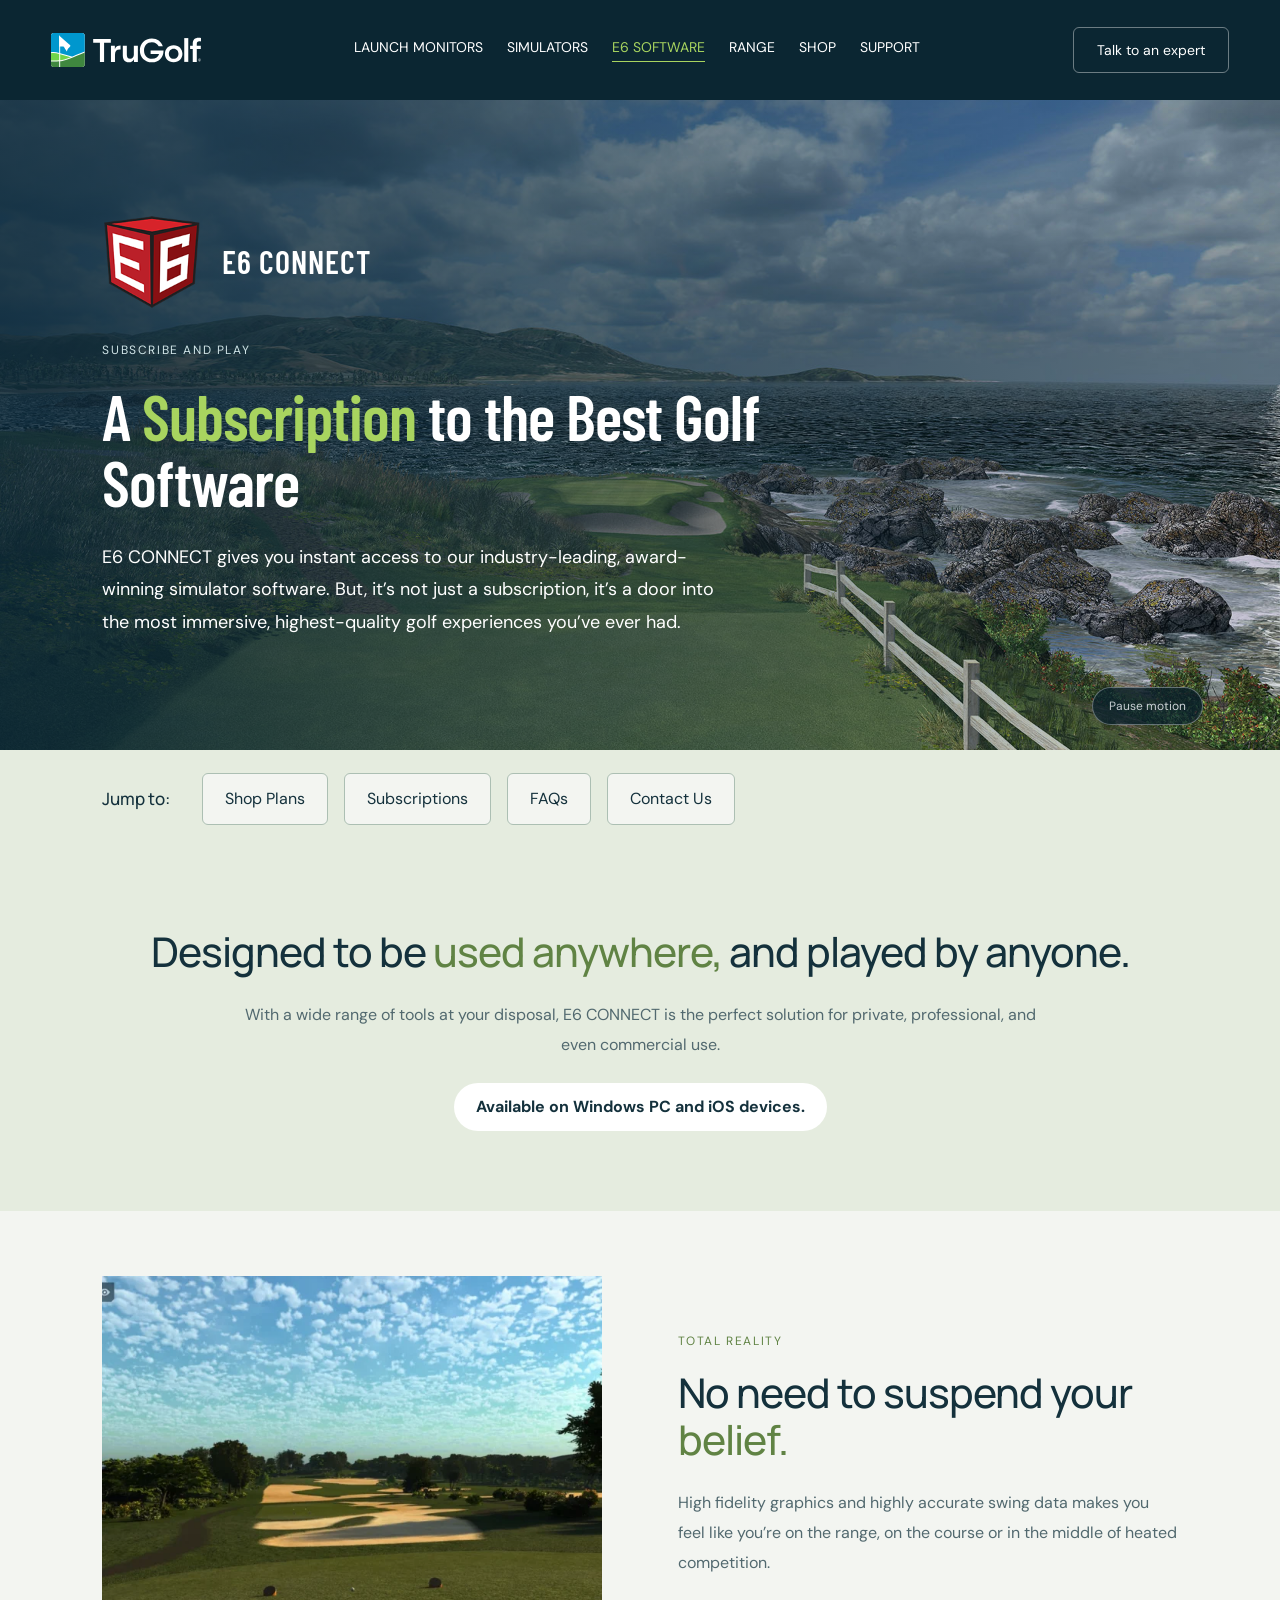
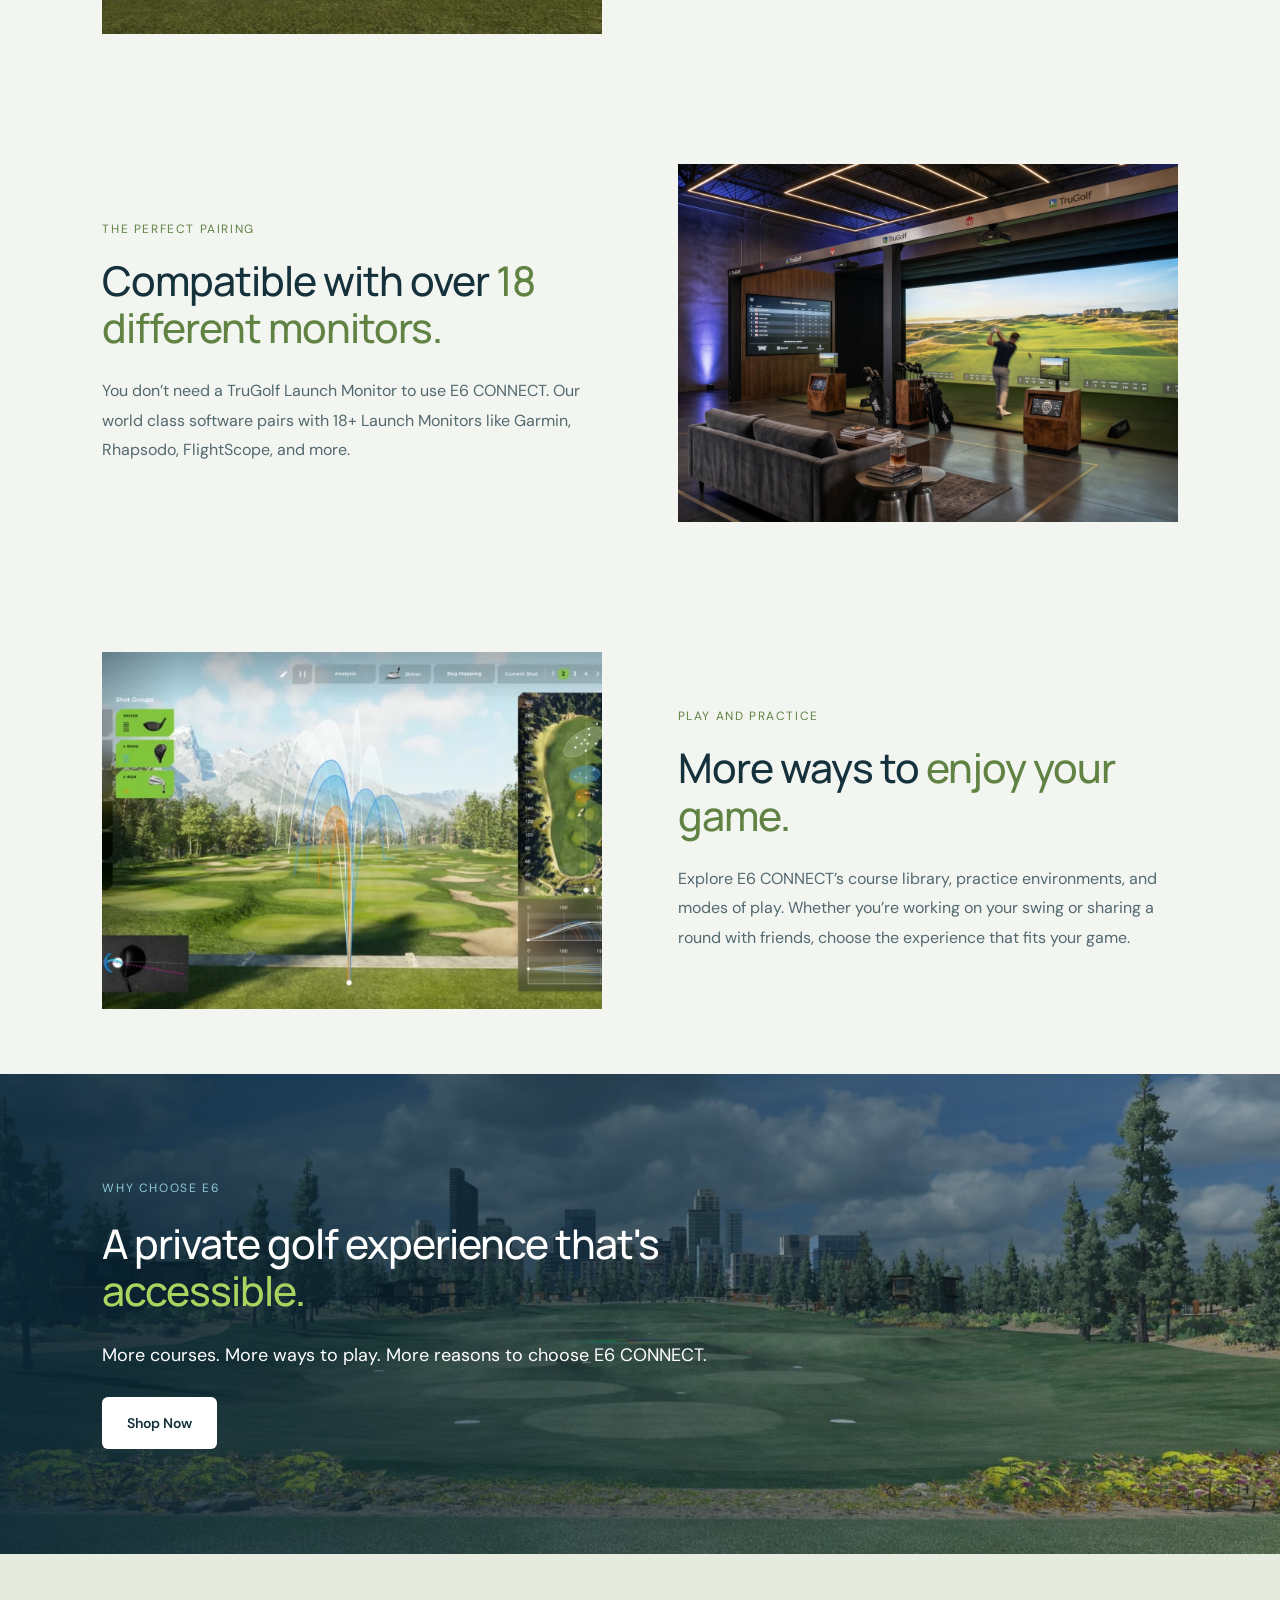
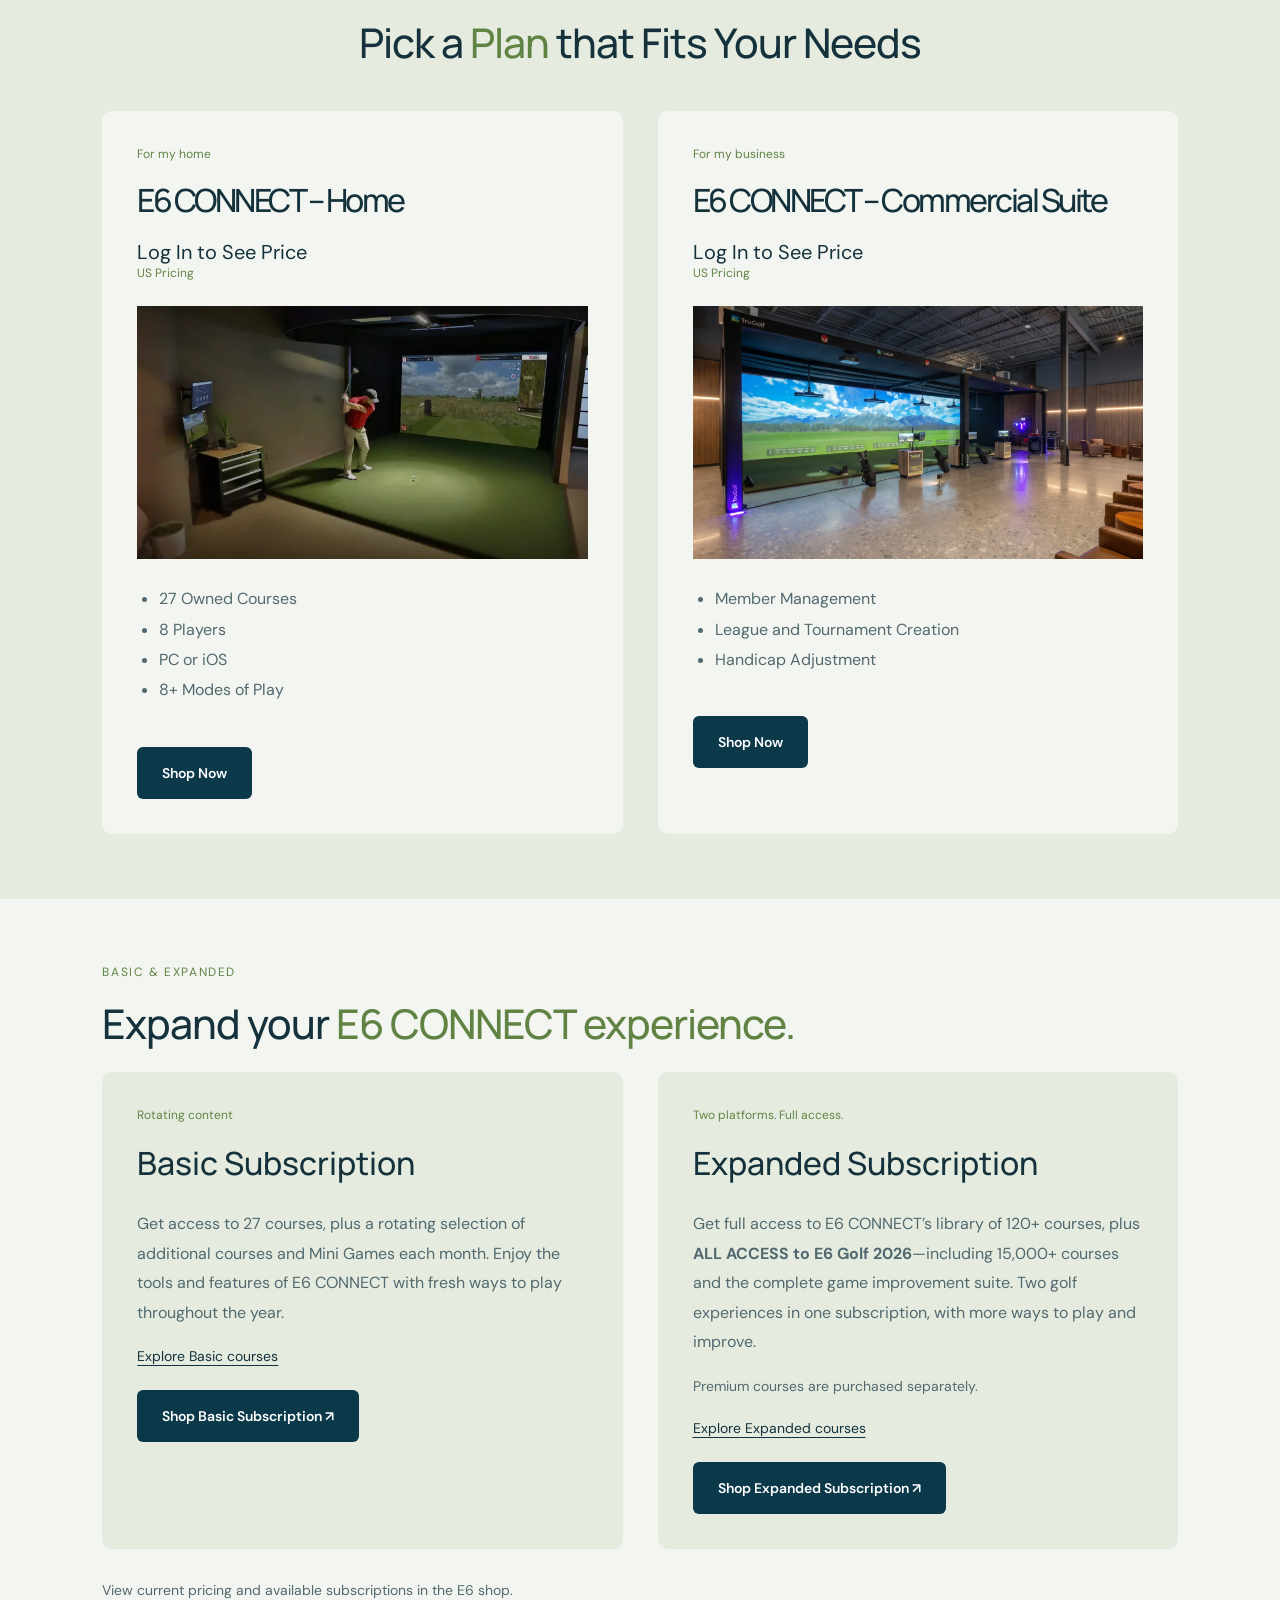
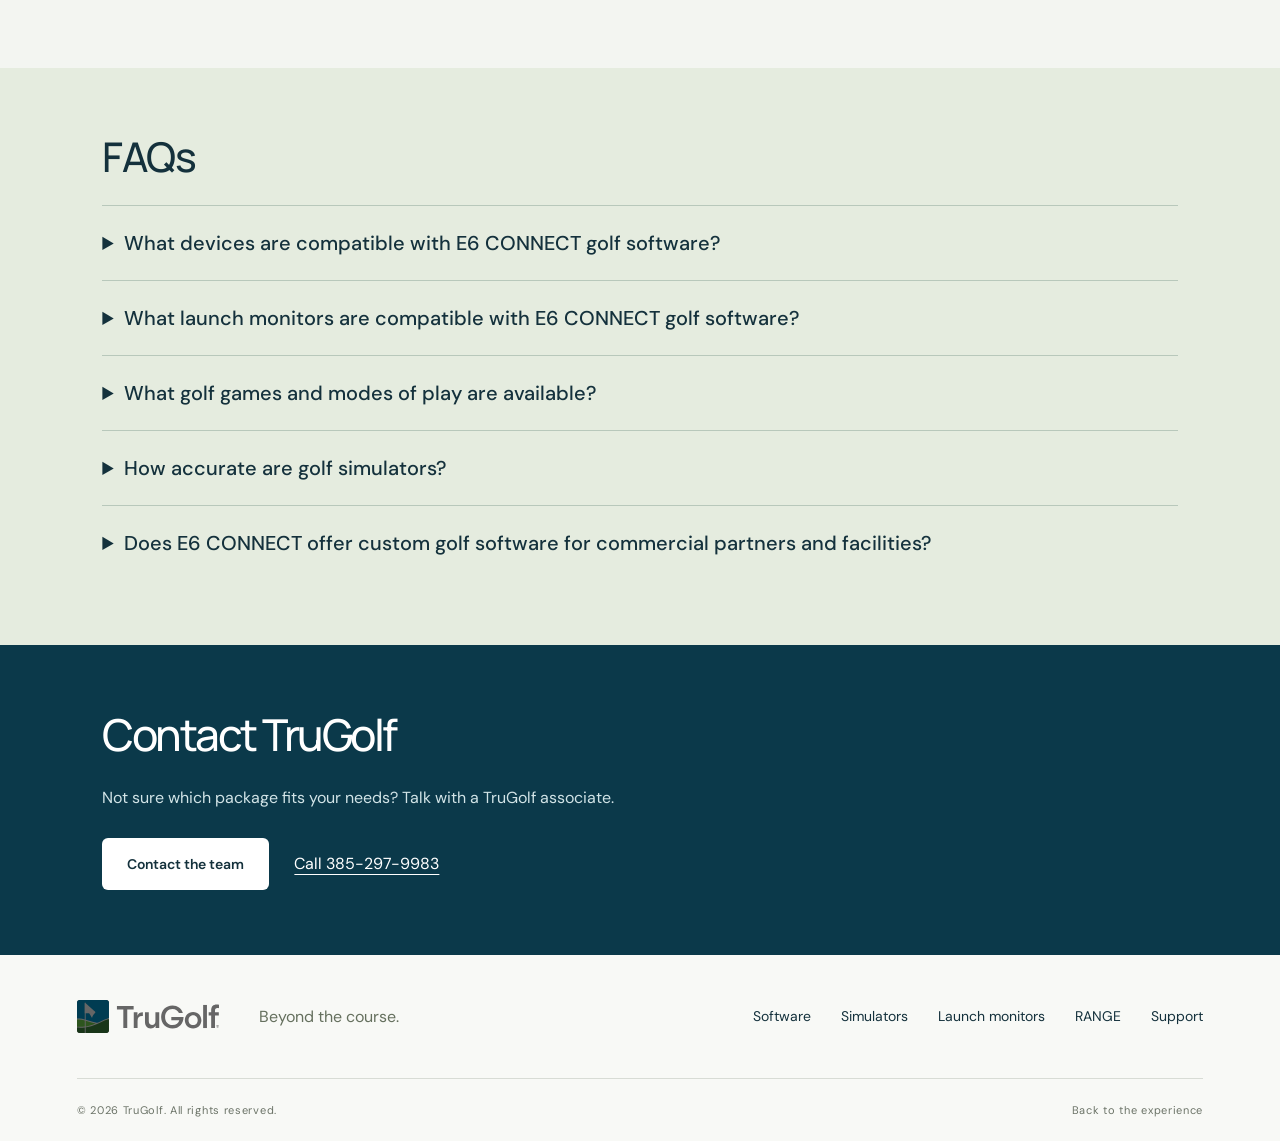
==== e6-connect.html @ 85fcbf95 "Publish TruGolf website preview" ====
<!DOCTYPE html><html lang="en"><head><meta charset="UTF-8"><meta name="viewport" content="width=device-width,initial-scale=1"><title>E6 CONNECT | Features, licenses & subscriptions | TruGolf</title><meta name="description" content="Explore E6 CONNECT for Windows PC and iOS. Learn about Home and Commercial Suite licenses, plus Basic and Expanded subscriptions."><link rel="icon" href="assets/logo.svg"><link rel="stylesheet" href="style.css"><link rel="stylesheet" href="premium.css"><link rel="stylesheet" href="pages.css"><link rel="stylesheet" href="solutions.css?v=connect-device-pill"><link rel="stylesheet" href="ui-corners.css?v=soft-corners"></head><body class="detail-page solution-page connect-product-page"><header class="nav"><a class="brand" href="index.html" aria-label="TruGolf home"><img src="assets/logo.svg" alt="TruGolf"></a><nav aria-label="Main navigation"><a href="launch-monitors.html" >Launch monitors</a><a href="simulators.html" >Simulators</a><a href="software.html" aria-current="page">E6 Software</a><a href="range.html" >RANGE</a><a href="https://shop.trugolf.com/" target="_blank" rel="noopener">Shop</a><a href="support.html" >Support</a></nav><a class="nav-cta" href="https://trugolf.com/contact/" target="_blank" rel="noopener">Talk to an expert</a><button class="menu" aria-label="Open menu" aria-expanded="false">Menu</button></header><main id="main">
        
        
<section class="hero">
    <div class="hero__bg">
                    <video class="arcade-live-film" data-video-name="E6 CONNECT" autoplay playsinline loop muted preload="metadata" poster="assets/connect-pebble-beach.jpg" aria-label="E6 CONNECT course gameplay">
                <source src="https://trugolf.com/wp-content/uploads/2026/08/e6_connect_-_now_available-1080p.mp4" type="video/mp4">
            </video>
            <button class="arcade-film-toggle" aria-label="Pause E6 CONNECT video">Pause motion</button>
            </div>

    <div class="hero__content"><div class="connect-hero-brand"><img src="assets/e6-connect-logo.png" alt="" width="150" height="150"><span>E6 CONNECT</span></div>
                    <div class="label">Subscribe and Play</div>
                <h1 class="title">A <span>Subscription</span> to the Best Golf Software</h1>

                    <div class="subtext">E6 CONNECT gives you instant access to our industry-leading, award-winning simulator software. But, it’s not just a subscription, it’s a door into the most immersive, highest-quality golf experiences you’ve ever had.</div>                        </div>
</section>

                <div class="jump-links-row">
    <div class="container container--lg">
        <h2 class="jump-links-headline">Jump to:</h2>
        <div class="jump-links">
                                                                                                                                                                                                                                                                                            <a href="#shop-plans">Shop Plans</a>
                                                                                <a href="#subscriptions">Subscriptions</a><a href="#faqs">FAQs</a>
                                                                                <a href="#contact-us">Contact Us</a>
                                    </div>
    </div>
</div>
    
        

    <section class="pattern pattern--intro-copy">
    <div class="container">

        <h2 class="pattern__headline">Designed to be <span>used anywhere,</span> and played by anyone.</h2>
        <div class="rtecontent"><p>With a wide range of tools at your disposal, E6 CONNECT is the perfect solution for private, professional, and even commercial use.</p><p class="connect-device-note"><strong>Available on Windows PC and iOS devices.</strong></p>
</div>

    </div>
</section>


    <section class="pattern pattern--image-content-row">
    <div class="container">

        <div class="image-content-row ">
            <div class="image-content-row__asset card-border card-border--no-hover">
                

<img loading="lazy" src="assets/connect-detail-1.webp"  alt="E6 CONNECT gameplay and simulator experience" width="650px" height="465px" />
            </div>
            <div class="image-content-row__content">
                <div>
                    <div class="label">Total Reality</div>                    <h2 class="headline h4">No need to suspend your <span>belief.</span></h2>
                    <div class="rtecontent"><p>High fidelity graphics and highly accurate swing data makes you feel like you’re on the range, on the course or in the middle of heated competition.</p>
</div>                                    </div>
            </div>
        </div>

    </div>
</section>


    <section class="pattern pattern--image-content-row">
    <div class="container">

        <div class="image-content-row image-content-row--reverse">
            <div class="image-content-row__asset card-border card-border--blue card-border--no-hover">
                

<img loading="lazy" src="assets/connect-detail-2.png"  alt="E6 CONNECT gameplay and simulator experience" width="650px" height="465px" />
            </div>
            <div class="image-content-row__content">
                <div>
                    <div class="label label--blue">The Perfect Pairing</div>                    <h2 class="headline h4">Compatible with over <span>18 different monitors.</span></h2>
                    <div class="rtecontent"><p>You don’t need a TruGolf Launch Monitor to use E6 CONNECT. Our world class software pairs with 18+ Launch Monitors like Garmin, Rhapsodo, FlightScope, and more.</p>
</div>                                    </div>
            </div>
        </div>

    </div>
</section>


    <section class="pattern pattern--image-content-row">
    <div class="container">

        <div class="image-content-row ">
            <div class="image-content-row__asset card-border card-border--no-hover">
                

<img loading="lazy" src="assets/connect-detail-3.webp"  alt="E6 CONNECT gameplay and simulator experience" width="650px" height="465px" />
            </div>
            <div class="image-content-row__content">
                <div>
                    <div class="label">Play and Practice</div>                    <h2 class="headline h4">More ways to <span>enjoy your game.</span></h2>
                    <div class="rtecontent"><p>Explore E6 CONNECT’s course library, practice environments, and modes of play. Whether you’re working on your swing or sharing a round with friends, choose the experience that fits your game.</p>
</div>                                    </div>
            </div>
        </div>

    </div>
</section>


    <div class="pattern pattern--no-gutter pattern--image-cta">
    <div class="image-cta__background">
        

<img loading="lazy" src="assets/connect-detail-4.jpg"  alt="E6 CONNECT gameplay and simulator experience" width="1600px" height="720px" />
    </div>

    <div class="image-cta__content">
        <div class="label">Why Choose E6</div>
        <h2 class="headline h1">A private golf experience that's <span>accessible.</span></h2>
        <div class="subtext">More courses. More ways to play. More reasons to choose E6 CONNECT.</div>        <a class="btn" href="https://portal.e6golf.com/shop/connect/trugolf" target="_blank" rel="noopener">Shop Now</a>
    </div>
</div>


    <section id="shop-plans" class="pattern pattern--comparison-cards">
    <div class="container container--md">

        <h3 class="pattern__headline pattern__headline--center">Pick a <span>Plan</span> that Fits Your Needs</h3>

        <div class="comparison-card-grid grid-container grid-container--2up">
                            <div class="comparison-card card-border card-border--no-hover">
    <span class="card-border-left-bottom"></span>
    <div class="card-border-wrapper">
        <div class="comparison-card__header">
            <div class="header-label">For my home</div>
                    </div>

        <h2 class="title h5">E6 CONNECT – Home</h2>

        <div class="comparison-card__pricing">
            <div class="price">Log In to See Price</div>
            <div class="price-label">US Pricing</div>
        </div>

        

<img loading="lazy" src="assets/connect-detail-5.webp"  alt="E6 CONNECT gameplay and simulator experience" width="408px" height="230px" />

        <div class="comparison-card__content">
            <div class="rtecontent"><ul>
<li>27 Owned Courses</li>
<li>8 Players</li>
<li>PC or iOS</li>
<li>8+ Modes of Play</li>
</ul>
</div>
        </div>

        <a class="btn" href="https://portal.e6golf.com/shop" target="_blank" rel="noopener">Shop Now</a>
    </div>
</div>
                            <div class="comparison-card card-border card-border--no-hover">
    <span class="card-border-left-bottom"></span>
    <div class="card-border-wrapper">
        <div class="comparison-card__header">
            <div class="header-label">For my business</div>
                    </div>

        <h2 class="title h5">E6 CONNECT – Commercial Suite</h2>

        <div class="comparison-card__pricing">
            <div class="price">Log In to See Price</div>
            <div class="price-label">US Pricing</div>
        </div>

        

<img loading="lazy" src="assets/connect-detail-6.png"  alt="E6 CONNECT gameplay and simulator experience" width="408px" height="230px" />

        <div class="comparison-card__content">
            <div class="rtecontent"><ul>
<li>Member Management</li>
<li>League and Tournament Creation</li>
<li>Handicap Adjustment</li>
</ul>
</div>
        </div>

        <a class="btn" href="https://portal.e6golf.com/shop" target="_blank" rel="noopener">Shop Now</a>
    </div>
</div>
                    </div>

    </div>
</section>


    <section class="pattern pattern--comparison-cards connect-subscriptions" id="subscriptions"><div class="container"><div class="label">BASIC & EXPANDED</div><h2 class="pattern__headline">Expand your <span>E6 CONNECT experience.</span></h2><div class="comparison-card-grid"><article class="comparison-card"><div class="header-label">Rotating content</div><h3>Basic Subscription</h3><p class="rtecontent">Get access to 27 courses, plus a rotating selection of additional courses and Mini Games each month. Enjoy the tools and features of E6 CONNECT with fresh ways to play throughout the year.</p><a class="connect-course-list" href="https://connect.e6golf.com/project_category/basic-subscription/" target="_blank" rel="noopener">Explore Basic courses</a><a class="btn" href="https://portal.e6golf.com/shop/subscriptions" target="_blank" rel="noopener">Shop Basic Subscription ↗</a></article><article class="comparison-card"><div class="header-label">Two platforms. Full access.</div><h3>Expanded Subscription</h3><p class="rtecontent">Get full access to E6 CONNECT’s library of 120+ courses, plus <strong>ALL ACCESS to E6 Golf 2026</strong>—including 15,000+ courses and the complete game improvement suite. Two golf experiences in one subscription, with more ways to play and improve.</p><p class="connect-premium-note">Premium courses are purchased separately.</p><a class="connect-course-list" href="https://connect.e6golf.com/project_category/expanded-subscription/" target="_blank" rel="noopener">Explore Expanded courses</a><a class="btn" href="https://portal.e6golf.com/shop/subscriptions" target="_blank" rel="noopener">Shop Expanded Subscription ↗</a></article></div><p class="subscription-shop-note">View current pricing and available subscriptions in the E6 shop.</p></div></section><section id="faqs" class="pattern pattern--accordion">
    <div class="container container--md">

                    <h2 class="pattern__headline h4">FAQs</h2>
        
        
        <div class="accordion">
                    <details id="accordion-panel7_1">
                <summary>What devices are compatible with E6 CONNECT golf software?</summary>
                <div class="rtecontent"><p>E6 CONNECT is available for PC and iOS Users. This dynamic software engine allows users complete in-game control and flexibility, and offers the same features on both platforms. Customize your playing experience with Elevation Control, Atmospheric Control, Game Play Settings, and more.</p>
</div>
            </details>
                    <details id="accordion-panel7_2">
                <summary>What launch monitors are compatible with E6 CONNECT golf software?</summary>
                <div class="rtecontent"><p>E6 CONNECT has been integrated with every leading launch monitor in the industry.</p>
</div>
            </details>
                    <details id="accordion-panel7_3">
                <summary>What golf games and modes of play are available?</summary>
                <div class="rtecontent"><p>E6 CONNECT offers traditional Modes of Play like: Stroke, Scramble, Best Ball, Stableford, and Match Play. In addition, E6 CONNECT offers exciting Mini Games like Closest to the Pin, DEMOLITION DRIVING RANGE, Long Drive and 301.</p>
</div>
            </details>
                    <details id="accordion-panel7_4">
                <summary>How accurate are golf simulators?</summary>
                <div class="rtecontent"><p>E6 CONNECT features LiDAR Mapped, digital recreations of golf courses accurate within centimeters of the real-world counterparts. Coupled with an advanced physics engine refined over 30 years, E6 CONNECT offers the most realistic game play experience on the market. E6 CONNECT brings the game of golf inside.</p>
</div>
            </details>
                    <details id="accordion-panel7_5">
                <summary>Does E6 CONNECT offer custom golf software for commercial partners and facilities?</summary>
                <div class="rtecontent"><p>E6 CONNECT is more than simply a game – it is a tool designed to help business owners run their business. The E6 CONNECT Standard License can add the CLUBHOUSE Module – a professional grade software package to help run Leagues and your Simulator Business. The remote web-application lets users create Leagues or Events through a connected web application – while checking on the usage statistics of that simulator.</p>
</div>
            </details>
                </div>

    </div>
</section>


    <section class="solution-contact" id="contact-us"><div class="container"><h2>Contact TruGolf</h2><p>Not sure which package fits your needs? Talk with a TruGolf associate.</p><a class="btn" href="https://trugolf.com/contact/" target="_blank" rel="noopener">Contact the team</a><a class="solution-phone" href="tel:+13852979983">Call 385-297-9983</a></div></section></main><footer class="wrap"><div class="footer-top"><a class="brand" href="index.html"><img src="assets/logo.svg" alt="TruGolf"></a><p>Beyond the course.</p><div class="footer-links"><a href="software.html">Software</a><a href="simulators.html">Simulators</a><a href="launch-monitors.html">Launch monitors</a><a href="range.html">RANGE</a><a href="support.html">Support</a></div></div><div class="footer-bottom"><span>© 2026 TruGolf. All rights reserved.</span><a href="index.html">Back to the experience</a></div></footer><script src="pages.js"></script></body></html>
---- style.css ----
@import url('https://fonts.googleapis.com/css2?family=DM+Sans:wght@400;500;600;700&family=Manrope:wght@400;500;600;700;800&display=swap');
:root{--green:#c5ef59;--ink:#151916;--paper:#f8f9f6;--line:#d8dcd5}*{box-sizing:border-box}html{scroll-behavior:smooth;scroll-padding-top:80px}body{margin:0;color:var(--ink);background:var(--paper);font-family:'DM Sans',Arial,sans-serif;font-size:16px}button,a{-webkit-tap-highlight-color:transparent}a{color:inherit;text-decoration:none}button{font:inherit;cursor:pointer}button:focus-visible,a:focus-visible{outline:3px solid #58a33d;outline-offset:5px}h1,h2,h3,p{margin:0}h1,h2,h3{font-family:'Manrope',Arial,sans-serif;font-weight:500}em{font-family:Georgia,'Times New Roman',serif;font-weight:400}img{max-width:100%;display:block}.wrap{padding-left:6%;padding-right:6%}.nav{height:90px;background:#fafbf8;display:flex;align-items:center;gap:40px;padding:0 4%;position:relative;z-index:10}.brand img{width:142px;height:auto}.nav nav{display:flex;gap:32px;margin:auto;font-size:14px}.nav nav a:hover{color:#588421}.nav-cta{font-size:14px;border:1px solid #202820;padding:13px 23px}.menu{display:none}.hero{position:relative;min-height:740px;height:calc(100svh - 90px);max-height:1050px;overflow:hidden;color:#fff;background:#253526}.hero-image{position:absolute;width:100%;height:100%;object-fit:cover;object-position:center;filter:brightness(.83)}.hero-shade{position:absolute;inset:0;background:linear-gradient(90deg,rgba(8,21,14,.64),transparent 80%),linear-gradient(0deg,rgba(8,21,14,.5),transparent 35%)}.hero-content{position:relative;padding:90px 6% 110px;max-width:1150px}.eyebrow{font-size:12px;font-weight:600;letter-spacing:2px;line-height:1.5}.hero .eyebrow{color:var(--green);margin-bottom:30px}.hero h1{font-size:clamp(72px,7.7vw,120px);letter-spacing:-6px;line-height:1.03}.hero h1 em{letter-spacing:-5px}.hero-copy{font-size:18px;line-height:1.65;margin-top:30px;color:#e4e9df}.hero-actions{display:flex;gap:28px;align-items:center;margin-top:35px}.button{padding:18px 25px;font-size:14px;font-weight:600;display:inline-flex;align-items:center;justify-content:center;border:0;transition:background .2s,transform .2s}.button:hover{transform:translateY(-3px)}.green{background:var(--green);color:var(--ink)}.green:hover{background:#d4ff72}.black{background:var(--ink);color:white}.film{border:0;background:transparent;color:white;display:flex;align-items:center;gap:12px;font-size:14px}.play{border:1px solid #ffffff70;border-radius:50%;width:44px;height:44px;display:grid;place-items:center;font-size:11px}.hero-bottom{position:absolute;bottom:0;left:6%;right:6%;border-top:1px solid #ffffff45;padding:22px 0;display:flex;justify-content:space-between;font-size:11px;letter-spacing:1.6px}.intro{display:grid;grid-template-columns:1fr 2fr;gap:40px;padding-top:110px;padding-bottom:115px}.dark{color:#587042}h2{font-size:clamp(40px,4vw,64px);line-height:1.13;letter-spacing:-2.5px}.intro p:last-child{max-width:620px;margin-top:28px;color:#5a615a;line-height:1.8}.section-heading{border-top:1px solid var(--line);padding-top:24px;display:flex;justify-content:space-between;font-size:11px;letter-spacing:1.5px}.software{padding-bottom:110px}.software-layout{display:grid;grid-template-columns:1fr 1.3fr;gap:65px;margin-top:60px;align-items:center}.e6-mark{display:inline-flex;align-items:center;font-family:'Manrope',Arial,sans-serif;font-weight:800;font-size:48px;letter-spacing:-4px;gap:14px;margin-bottom:30px}.e6-mark span{font-family:'DM Sans',sans-serif;font-size:10px;letter-spacing:2px;width:58px;line-height:1.6}.software-copy h2{font-size:45px}.software-copy>p{margin:25px 0;max-width:390px;color:#5a615a;line-height:1.7}.text-link{display:inline-block;border-bottom:1px solid;padding-bottom:8px;font-size:14px;font-weight:600}.software-facts{display:flex;gap:50px;border-top:1px solid var(--line);padding-top:26px;margin-top:35px}.software-facts strong{font-family:'Manrope',sans-serif;font-size:31px;font-weight:500;display:block}.software-facts span{color:#5a615a;font-size:13px;display:block;margin-top:5px}.course-frame{position:relative;height:540px;background:#2e492a;overflow:hidden}.course-frame img{height:100%;width:100%;object-fit:cover;object-position:57% center}.course-caption{position:absolute;bottom:0;left:0;right:0;padding:22px;color:white;background:linear-gradient(transparent,#102016b0);display:flex;justify-content:space-between;gap:20px;font-size:10px;letter-spacing:1px}.hardware{background:#171c19;color:#f6f8f4;padding:65px 0}.hardware .section-heading{border-color:#414940;color:#abb4a6}.hardware .eyebrow{color:var(--green)}.hardware-heading{display:flex;justify-content:space-between;align-items:end;margin:55px 0}.hardware-heading>p{line-height:1.8;color:#b3bcb2}.product-grid{display:grid;grid-template-columns:1fr 1fr;gap:28px}.product{background:#222923;padding:26px 30px 30px}.product-top{display:flex;justify-content:space-between;font-size:11px;letter-spacing:1.5px;color:#bfc8ba}.product-top span:last-child{color:var(--green)}.product-image{height:300px;display:flex;align-items:center;justify-content:center;margin:20px 0}.product-image img{max-height:100%;width:100%;object-fit:contain;mix-blend-mode:screen}.product-info{display:flex;gap:22px;border-top:1px solid #495046;padding-top:28px;align-items:center}.product-info h3{font-size:28px;letter-spacing:-.7px}.product-info p{color:#b6bfb3;font-size:15px;line-height:1.7;margin-top:14px;max-width:350px}.detail-button{background:none;border:1px solid #73806d;border-radius:50%;flex-shrink:0;width:46px;height:46px;font-size:28px;color:var(--green)}.detail-button:hover{background:#34412d}.hardware-foot{display:flex;justify-content:space-between;gap:20px;padding-top:35px;font-size:11px;letter-spacing:1.3px;color:#b5beb0}.hardware-foot a{font-size:14px;color:#fff;letter-spacing:0;border-bottom:1px solid #798371;padding-bottom:5px}.spaces{display:grid;grid-template-columns:1.05fr 1fr;min-height:690px}.space-photo img{width:100%;height:100%;object-fit:cover;object-position:65% center}.space-content{padding:85px 12%}.space-content h2{margin:25px 0 35px}.tabs{display:flex;border-bottom:1px solid var(--line);gap:30px;margin-bottom:30px}.tabs button{border:0;background:none;padding:0 0 14px;color:#6e766c;font-size:14px}.tabs button[aria-selected=true]{border-bottom:2px solid #1c241b;color:#1c241b}.space-content h3{font-size:21px;margin-bottom:15px}.space-content #space-text{line-height:1.8;color:#5a615a;min-height:116px;margin-bottom:27px}.closing{text-align:center;padding-top:100px;padding-bottom:100px;background:#e8ede2}.closing h2{font-size:clamp(48px,6vw,86px);margin:30px 0 35px}.closing .button{background:#1d2a1d;color:white}footer{background:#f8f9f6}.footer-top{padding:50px 0;display:flex;align-items:center;gap:40px}.footer-top p{color:#65705e}.footer-top>a:last-child{margin-left:auto;font-size:14px}.footer-bottom{display:flex;justify-content:space-between;border-top:1px solid var(--line);padding:24px 0;font-size:11px;color:#6b7367;letter-spacing:.7px}dialog{padding:50px;border:0;max-width:650px;width:calc(100% - 40px);background:var(--paper);color:var(--ink)}dialog::backdrop{background:#07110deb;backdrop-filter:blur(5px)}.close{position:absolute;right:15px;top:12px;border:0;background:none;font-size:22px}.close:hover{color:#578726}#product-dialog h2{font-size:42px;margin:20px 0}#detail-copy{line-height:1.8;margin-bottom:30px;color:#5a615a}#film-dialog{max-width:1100px;padding:45px 20px 20px}#film-dialog iframe{width:100%;aspect-ratio:16/9;border:0}@media(min-width:1700px){.wrap{padding-left:max(6%,calc((100vw - 1480px)/2));padding-right:max(6%,calc((100vw - 1480px)/2))}}@media(max-width:1000px){.nav{gap:20px}.nav nav{gap:20px}.hero{min-height:700px}.hero-content{padding-top:90px}.hero h1{font-size:90px}.software-layout{gap:35px}.software-copy h2{font-size:36px}.course-frame{height:480px}.product{padding:24px}.product-image{height:240px}.space-content{padding:65px 9%}.spaces{min-height:650px}.space-content #space-text{min-height:150px}}@media(max-width:700px){.nav{height:74px;justify-content:space-between;padding:0 6%}.brand img{width:119px}.nav-cta{display:none}.menu{display:block;border:0;border-bottom:1px solid;background:none;padding:8px 0;font-size:14px}.nav nav{display:none;position:absolute;top:74px;left:0;right:0;margin:0;background:var(--paper);padding:25px 6%;box-shadow:0 12px 18px #0002}.nav.open nav{display:flex;flex-direction:column;gap:25px}.hero{height:calc(100svh - 74px);min-height:690px;max-height:860px}.hero-content{padding-top:90px}.hero h1{font-size:clamp(58px,11vw,82px);letter-spacing:-3px}.hero h1 em{letter-spacing:-3px}.hero .eyebrow{font-size:10px;letter-spacing:1.5px}.hero-copy{font-size:16px;max-width:320px}.hero-copy br{display:none}.hero-actions{align-items:start;flex-direction:column;gap:22px}.hero-bottom{font-size:9px;line-height:1.8;padding:18px 0}.hero-bottom span:first-child{max-width:180px}.hero-bottom span:last-child{max-width:110px;text-align:right}.intro{grid-template-columns:1fr;gap:25px;padding-top:65px;padding-bottom:65px}h2{font-size:39px;letter-spacing:-1.7px}.intro p:last-child{font-size:16px}.section-heading>span{display:none}.software-layout{grid-template-columns:1fr;gap:40px;margin-top:35px}.software-copy h2{font-size:39px}.software-copy>p{max-width:none}.e6-mark{margin-bottom:22px}.software-facts{gap:65px}.course-frame{height:390px}.software{padding-bottom:60px}.course-caption span:last-child{display:none}.hardware{padding-top:40px;padding-bottom:45px}.hardware-heading{flex-direction:column;align-items:start;gap:25px;margin:35px 0}.hardware-heading p br{display:none}.product-grid{grid-template-columns:1fr;gap:20px}.product-image{height:250px}.product-info h3{font-size:25px}.hardware-foot{flex-direction:column;gap:22px;font-size:10px}.hardware-foot a{align-self:start}.spaces{grid-template-columns:1fr}.space-photo{height:340px}.space-content{padding:50px 6% 60px}.space-content #space-text{min-height:110px}.closing{padding-top:70px;padding-bottom:70px}.closing h2{font-size:51px}.footer-top{flex-wrap:wrap;gap:20px}.footer-top p{font-size:14px}.footer-top>a:last-child{margin:5px 0 0;width:100%}.footer-bottom{flex-direction:column;gap:14px}dialog{padding:40px 25px}#product-dialog h2{font-size:35px}}@media(prefers-reduced-motion:reduce){html{scroll-behavior:auto}*{transition:none!important}}
.hero-video{position:absolute;inset:0;width:100%;height:100%;object-fit:cover;opacity:0;transition:opacity 1s;filter:brightness(.8)}.hero-video.ready{opacity:1}.video-toggle{position:absolute;z-index:2;right:6%;top:30px;background:#0f211967;border:1px solid #ffffff70;color:white;padding:10px 16px;font-size:12px;backdrop-filter:blur(8px)}.software-release{font-size:11px;letter-spacing:1.6px;color:#587042;font-weight:600;margin-bottom:15px}.e6-mark span{width:80px;font-size:13px;letter-spacing:1.5px}.connect-showcase{display:grid;grid-template-columns:1.3fr 1fr;gap:65px;align-items:center;border-top:1px solid var(--line);margin-top:65px;padding-top:65px}.connect-image{position:relative;height:450px;overflow:hidden;background:#203621}.connect-image img{height:100%;width:100%;object-fit:cover}.connect-image>span{position:absolute;bottom:0;left:0;right:0;padding:25px;background:linear-gradient(transparent,#0d2418b8);color:white;font-size:10px;letter-spacing:1.3px}.connect-copy h3{font-weight:800;letter-spacing:-2px;font-size:38px;margin-bottom:24px}.connect-copy h3 span{font-size:22px;letter-spacing:1px;font-weight:500}.connect-copy h2{font-size:45px}.connect-copy>p:not(.software-release){line-height:1.7;color:#5a615a;margin:24px 0}.connect-copy .compatibility{font-size:14px;border-top:1px solid var(--line);padding-top:20px}@media(max-width:1000px){.connect-showcase{gap:35px}.connect-copy h2{font-size:36px}}@media(max-width:700px){.connect-showcase{grid-template-columns:1fr;gap:35px;margin-top:45px;padding-top:45px}.connect-copy{grid-row:1}.connect-copy h2{font-size:39px}.connect-image{height:340px}.video-toggle{top:20px;font-size:11px;padding:8px 12px}}.nav .brand img,footer .brand img{filter:brightness(.4)}
.hero-modes{position:absolute;z-index:3;top:30px;left:6%;display:flex;background:#102319a6;border:1px solid #ffffff60;backdrop-filter:blur(8px)}.hero-modes a{font-size:12px;padding:10px 15px;color:#eee}.hero-modes a[aria-current=true]{background:var(--green);color:var(--ink)}.hero-mode-scroll .hero-scroll{height:230vh}.hero-mode-scroll .hero{position:sticky;top:0;height:100svh;max-height:none;min-height:600px}.hero-mode-scroll .hero-content{padding-top:115px}.hero-mode-autoplay .hero-scroll{height:auto}@media(max-width:700px){.hero-modes{top:20px}.hero-modes a{font-size:10px;padding:9px}.hero-mode-scroll .hero{min-height:650px}.hero-mode-scroll .hero-content{padding-top:105px}}
.nav nav[aria-label="Main navigation"] a{text-transform:uppercase}
---- premium.css ----
@import url('https://fonts.googleapis.com/css2?family=Barlow+Condensed:wght@500;600;700;800&display=swap');
.premium-home{--green:#a8d45f;--paper:#f3f5f1;background:var(--paper)}.premium-home h1,.premium-home .hardware-heading h2,.premium-home .closing h2,.premium-home .software-stage h2{font-family:'Barlow Condensed',Impact,sans-serif;font-weight:600}.premium-home .nav{position:absolute;top:0;left:0;right:0;background:transparent;color:#fff;height:100px;border-bottom:1px solid #ffffff30;margin:0 4%;padding:0;z-index:20}.premium-home .nav .brand img{filter:none;width:155px}.premium-home .nav nav{font-size:14px;gap:35px}.premium-home .nav-cta{border-color:#ffffff65;padding:14px 23px}.premium-home .hero{height:100svh;min-height:800px;max-height:1200px}.premium-home .hero-video,.premium-home .hero-image{filter:brightness(.83);object-position:center}.premium-home .hero-shade{background:linear-gradient(90deg,#071b26b0 0%,#071b2620 75%),linear-gradient(0deg,#071b26c9,transparent 55%)}.premium-home .hero-content{padding:180px 6% 150px;max-width:none}.premium-home .hero .eyebrow{font-size:12px;color:#fff;letter-spacing:2.5px;margin-bottom:30px}.premium-home .hero h1{font-size:clamp(105px,11.3vw,188px);line-height:.88;letter-spacing:-3px}.premium-home .hero h1 span{color:var(--green)}.hero-description{display:flex;align-items:center;gap:65px;margin-top:45px}.hero-description>p{font-size:17px;line-height:1.7}.premium-home .button{padding:18px 27px;font-size:14px}.premium-home .green{background:var(--green)}.premium-home .video-toggle{top:auto;bottom:110px;right:6%;border-radius:30px;padding:10px 18px;font-size:11px;background:#0e273555}.premium-home .hero-bottom{padding:25px 0;font-size:10px}.hero-bottom a{border-bottom:1px solid #ffffff70;padding-bottom:4px}.premium-home .intro{grid-template-columns:1fr 2.2fr;padding-top:110px;padding-bottom:95px}.intro-index{font-family:'Barlow Condensed',sans-serif;font-size:100px;color:#d2d9cc;display:block;margin-top:60px;letter-spacing:-4px}.premium-home .intro h2{font-size:clamp(45px,4.8vw,76px);letter-spacing:-3px;font-weight:500;line-height:1.1}.premium-home .intro h2 span{color:#648243}.intro-bottom{display:flex;gap:50px;align-items:end;margin-top:35px}.premium-home .intro-bottom p{margin:0!important;max-width:460px;line-height:1.8;color:#5a615a}.intro-bottom>a{flex-shrink:0}.system-strip{display:grid;grid-template-columns:repeat(3,1fr);border-top:1px solid #ccd3c7;border-bottom:1px solid #ccd3c7;margin:0 6% 100px}.system-strip>a{padding:25px 25px 25px 0;display:grid;grid-template-columns:40px 1fr;gap:8px 15px;border-right:1px solid #ccd3c7}.system-strip>a:not(:first-child){padding-left:30px}.system-strip>a:last-child{border-right:0}.system-strip span{grid-row:1/3;font-size:12px;color:#5e7647;padding-top:5px}.system-strip strong{font-family:'Barlow Condensed',sans-serif;font-size:27px;font-weight:500}.system-strip small{font-size:13px;color:#6a7463}.system-strip>a:hover strong{color:#578135}.premium-home .software{padding:0}.software-top{display:flex;justify-content:space-between;background:#102d36;color:white;padding-top:26px;padding-bottom:26px}.section-meta{font-size:10px;letter-spacing:1.6px}.software-stage{position:relative;background:#112b23;min-height:790px;overflow:hidden;color:white}.software-stage>#feature-image{position:absolute;width:100%;height:100%;object-fit:cover;transition:opacity .25s}.stage-shade{position:absolute;inset:0;background:linear-gradient(90deg,#0b2419d9,#0b241926 85%),linear-gradient(0deg,#0b2419c9,transparent 40%)}.software-stage-copy{position:relative;padding:85px 6% 150px}.software-stage-copy>.eyebrow{color:var(--green)}.software-stage h2{font-size:clamp(88px,9vw,144px);letter-spacing:-2px;line-height:.9;margin:30px 0}.software-stage h2 span{color:var(--green)}.software-stage-copy>p:not(.eyebrow){font-size:18px;line-height:1.7;min-height:62px;margin-bottom:30px;max-width:400px}.white{background:#fff;color:#10252a}.software-stat{position:absolute;right:6%;bottom:145px;text-align:right}.software-stat strong{display:block;font-family:'Barlow Condensed',sans-serif;font-size:80px;font-weight:500;letter-spacing:-2px}.software-stat span{font-size:11px;letter-spacing:1.8px}.feature-controls{position:absolute;bottom:0;left:6%;right:6%;display:flex;border-top:1px solid #ffffff55;gap:0}.feature-controls button{border:0;border-top:3px solid transparent;background:none;color:#c8d3c3;flex:1;padding:26px 10px;text-align:left;font-size:14px}.feature-controls button[aria-selected=true]{border-top-color:var(--green);color:#fff}.feature-controls button:hover{background:#ffffff0e}.sr-only{position:absolute;width:1px;height:1px;padding:0;margin:-1px;overflow:hidden;clip:rect(0,0,0,0);white-space:nowrap}.premium-home .connect-showcase{display:grid;grid-template-columns:1fr 1.2fr;border:0;margin:0;padding-top:80px;padding-bottom:85px;gap:80px;align-items:center;background:#e8eee3}.connect-wordmark h3{font-family:'Manrope',sans-serif;font-size:125px;letter-spacing:-10px;font-weight:800;line-height:1;margin-top:28px}.connect-wordmark h3 span{font-size:20px;letter-spacing:6px;display:block;line-height:1.4;margin:15px 0 0 8px}.premium-home .connect-copy h2{font-size:48px}.premium-home .connect-copy>p{max-width:470px}.premium-home .hardware{background:#0e171d;padding:65px 0 45px}.premium-home .hardware-heading{margin:70px 0 65px}.premium-home .hardware-heading h2{font-size:clamp(70px,7vw,110px);letter-spacing:-1px;line-height:.94}.premium-home .hardware-heading h2 span{color:#82aabb}.premium-home .hardware-heading p{font-size:16px;line-height:1.9;color:#acb9bc}.premium-home .hardware .eyebrow{color:#a9ccdc}.premium-home .product-grid{gap:0;border-top:1px solid #45545e}.premium-home .product{padding:0;background:transparent}.premium-home .product:first-child{border-right:1px solid #45545e}.premium-home .product-image{height:460px;position:relative;margin:0;overflow:hidden;background:#172127}.premium-home .product-image img{width:100%;height:100%;max-height:none;object-fit:cover;mix-blend-mode:normal;filter:brightness(.8);transition:transform .8s}.premium-home .product:hover .product-image img{transform:scale(1.04)}.product-stamp{position:absolute;top:32px;left:35px;font-family:'Barlow Condensed',sans-serif;font-weight:600;font-size:65px;line-height:1;letter-spacing:1px;color:#fff}.product-tag{position:absolute;bottom:0;left:0;right:0;padding:25px 35px;background:linear-gradient(transparent,#0a121bcc);font-size:10px;letter-spacing:1.6px}.premium-home .product-info{padding:35px 7% 40px;border-top:0;align-items:center;gap:35px;min-height:240px}.premium-home .product-info h3{font-size:35px;letter-spacing:-1px;margin-top:15px}.premium-home .product-info p:not(.eyebrow){max-width:490px;font-size:16px;color:#b1bfc1}.premium-home .detail-button{width:55px;height:55px;color:#fff;border-color:#667981}.premium-home .hardware-foot{padding-top:35px;align-items:center;color:#fff;letter-spacing:0}.premium-home .spaces{display:block;position:relative;color:white;min-height:850px;overflow:hidden}.premium-home .space-photo{position:absolute;inset:0}.premium-home .space-photo img{height:100%;width:100%;object-fit:cover;object-position:center;filter:brightness(1.25)}.space-overlay{position:absolute;inset:0;background:linear-gradient(90deg,#091b23b8,#091b2360 70%),linear-gradient(0deg,#091b23cc,transparent 70%)}.premium-home .space-content{position:relative;padding:70px 6% 60px}.premium-home .space-content>.eyebrow{color:#c3d7ba}.premium-home .space-content h2{font-family:'Barlow Condensed',sans-serif;font-size:clamp(65px,6.8vw,105px);font-weight:500;line-height:1;letter-spacing:-1px;margin:35px 0 50px}.premium-home .space-content h2 em{font-size:1.15em;color:var(--green);letter-spacing:-4px}.space-details{margin-left:auto;width:400px;margin-top:-135px;padding:30px;background:#0e2531b0;backdrop-filter:blur(12px);border:1px solid #b3cad330}.premium-home .tabs{border-color:#c1d3d455}.premium-home .tabs button{color:#bed0d0}.premium-home .tabs button[aria-selected=true]{color:#fff;border-color:var(--green)}.premium-home .space-content #space-text{color:#d3dddd;min-height:116px;font-size:15px}.premium-home .space-content h3{font-size:20px}.premium-home .closing{background:#083a4c;color:#fff;text-align:left;padding-top:70px;padding-bottom:80px}.closing-layout{display:grid;grid-template-columns:1.6fr 1fr;align-items:end;gap:70px;margin-top:45px}.premium-home .closing h2{font-size:clamp(80px,8vw,130px);line-height:.92;letter-spacing:-2px;margin:0}.premium-home .closing h2 span{color:#8ecbdb}.closing-layout>div{max-width:360px;padding-bottom:5px}.closing-layout p{line-height:1.8;color:#c0d5da;margin-bottom:30px}.premium-home .closing .button{background:white;color:#12333f}.support-ribbon{display:flex;justify-content:space-between;align-items:center;gap:40px;padding-top:50px;padding-bottom:50px;background:#e5ebdf}.support-ribbon h3{font-size:27px;margin-top:15px;letter-spacing:-.6px}.support-ribbon a{font-size:14px;border-bottom:1px solid;padding-bottom:8px}.premium-home footer{background:#f3f5f1}.premium-home .footer-top{padding:50px 0}.footer-links{display:flex;gap:30px;margin-left:auto;font-size:14px}.premium-home .footer-top p{font-size:14px}.premium-home footer .brand img{filter:brightness(.4)}.premium-home .footer-bottom{font-size:12px}.premium-home .nav a:hover{color:#c5df99}
@media(max-width:1100px){.premium-home .hero h1{font-size:135px}.premium-home .hero-content{padding-top:180px}.intro-bottom{flex-direction:column;align-items:start;gap:25px}.premium-home .product-image{height:370px}.premium-home .hardware-heading p{max-width:240px}.premium-home .space-content h2{font-size:80px}.space-details{margin-top:-70px}.connect-wordmark h3{font-size:105px}}
@media(max-width:700px){.premium-home .nav{height:80px;margin:0 6%}.premium-home .nav .brand img{width:128px}.premium-home .menu{color:white}.premium-home .nav nav{top:80px;background:#0d2b36;color:white;margin:0 -7%;padding:28px 7%;font-size:16px}.premium-home .hero{min-height:760px;height:100svh;max-height:960px}.premium-home .hero-content{padding-top:165px;padding-bottom:140px}.premium-home .hero .eyebrow{font-size:10px;letter-spacing:1.5px}.premium-home .hero h1{font-size:clamp(68px,16vw,112px);letter-spacing:-1px;line-height:.94}.hero-description{flex-direction:column;align-items:start;gap:25px;margin-top:35px}.hero-description>p{font-size:16px}.premium-home .video-toggle{bottom:110px;font-size:10px}.premium-home .hero-bottom{font-size:9px;padding:20px 0}.premium-home .hero-bottom span:nth-child(2){display:none}.premium-home .hero-bottom a{max-width:none;text-align:left}.premium-home .intro{grid-template-columns:1fr;padding-top:65px;padding-bottom:50px;gap:25px}.intro-label{display:flex;justify-content:space-between;align-items:center}.intro-index{font-size:30px;letter-spacing:-1px;margin:0}.premium-home .intro h2{font-size:44px;letter-spacing:-2px}.intro-bottom{margin-top:25px}.system-strip{grid-template-columns:1fr;margin-bottom:55px}.system-strip>a,.system-strip>a:not(:first-child){padding:20px 0;border-right:0;border-bottom:1px solid #ccd3c7}.system-strip>a:last-child{border-bottom:0}.system-strip strong{font-size:25px}.software-top{padding-top:22px;padding-bottom:22px}.section-meta{display:none}.software-stage{min-height:730px}.software-stage-copy{padding-top:60px;padding-bottom:150px}.software-stage h2{font-size:88px}.software-stage-copy>p:not(.eyebrow){font-size:16px;max-width:310px}.software-stat{right:6%;bottom:105px}.software-stat strong{font-size:45px}.software-stat span{font-size:9px}.feature-controls{display:grid;grid-template-columns:1fr 1fr;bottom:0}.feature-controls button{font-size:12px;padding:18px 8px}.premium-home .connect-showcase{grid-template-columns:1fr;gap:40px;padding-top:50px;padding-bottom:55px}.connect-wordmark h3{font-size:100px;margin-top:20px}.connect-wordmark h3 span{font-size:15px;letter-spacing:4px;margin-top:10px}.premium-home .connect-copy h2{font-size:38px}.premium-home .hardware{padding-top:40px}.premium-home .hardware-heading{margin:40px 0;align-items:start;gap:25px}.premium-home .hardware-heading h2{font-size:65px}.premium-home .hardware-heading p{max-width:none}.premium-home .product-grid{grid-template-columns:1fr}.premium-home .product:first-child{border-right:0;border-bottom:1px solid #45545e}.premium-home .product-image{height:340px}.product-stamp{font-size:50px;left:6%;top:25px}.product-tag{padding:22px 6%;font-size:9px}.premium-home .product-info{padding:30px 6% 40px;min-height:0;gap:20px}.premium-home .product-info h3{font-size:30px}.premium-home .product-info p:not(.eyebrow){font-size:15px}.premium-home .detail-button{width:45px;height:45px}.premium-home .hardware-foot{align-items:start;gap:25px}.premium-home .spaces{min-height:860px}.premium-home .space-content{padding:50px 6%}.premium-home .space-content h2{font-size:57px;line-height:1.05;margin-bottom:35px}.premium-home .space-content h2 em{letter-spacing:-2px}.space-details{width:100%;margin:0;padding:24px}.premium-home .space-content #space-text{min-height:0}.closing-layout{grid-template-columns:1fr;gap:35px;margin-top:30px}.premium-home .closing{padding-top:50px;padding-bottom:55px}.premium-home .closing h2{font-size:80px}.support-ribbon{align-items:start;flex-direction:column;gap:25px;padding-top:35px;padding-bottom:35px}.support-ribbon h3{font-size:25px}.support-ribbon .eyebrow{font-size:10px}.support-ribbon a{font-size:13px}.footer-links{margin:10px 0 0;width:100%;gap:25px}.premium-home .footer-top{gap:20px}.premium-home .footer-top p{margin-left:auto}}@media(prefers-reduced-motion:reduce){.premium-home .product-image img{transition:none}}
.software-stage.screen-mode{background:#0e2833}.software-stage.screen-mode>#feature-image{width:52%;height:72%;top:8%;right:4%;object-fit:contain;filter:none;box-shadow:0 25px 80px #0005}.software-stage.screen-mode .stage-shade{background:linear-gradient(90deg,#0e2833 25%,transparent 65%);pointer-events:none}.software-stage.screen-mode .software-stage-copy{max-width:48%}.software-stage.screen-mode .software-stage-copy h2{font-size:clamp(75px,8vw,130px)}@media(max-width:700px){.software-stage.screen-mode{min-height:1020px}.software-stage.screen-mode .software-stage-copy{max-width:none;padding-bottom:360px}.software-stage.screen-mode .software-stage-copy h2{font-size:78px}.software-stage.screen-mode>#feature-image{width:88%;height:300px;top:auto;bottom:110px;right:6%;box-shadow:none}.software-stage.screen-mode .stage-shade{background:none}}
.premium-home .nav nav{gap:25px}.range-showcase{position:relative;overflow:hidden;background:#071a25;color:white;min-height:900px}.range-backdrop{position:absolute;inset:0}.range-backdrop img,.range-backdrop video{width:100%;height:100%;position:absolute;inset:0;object-fit:cover;object-position:center}.range-backdrop video{opacity:0;transition:opacity 1s}.range-backdrop video.ready{opacity:1}.range-shade{position:absolute;inset:0;background:linear-gradient(90deg,#061d2cce,#061d2c55),linear-gradient(0deg,#061d2ce6,transparent 85%)}.range-content{position:relative;padding-top:45px;padding-bottom:70px}.range-top,.franchise-top{display:flex;justify-content:space-between;align-items:center;gap:25px;border-top:1px solid #ffffff50;padding-top:25px}.range-top>span,.franchise-top>span{font-size:10px;letter-spacing:1.5px}.range-showcase :is(h1,h2){font-family:'Barlow Condensed',Impact,sans-serif;font-size:clamp(80px,8vw,128px);line-height:.95;font-weight:600;letter-spacing:-1px;margin:75px 0 65px}.range-showcase :is(h1,h2) span{color:#a8d45f}.range-bottom{display:grid;grid-template-columns:1.15fr 1fr;gap:120px;align-items:start}.range-description h3{font-size:27px;letter-spacing:-.6px}.range-description>p{max-width:460px;line-height:1.8;color:#d3dfe0;margin:20px 0 30px}.range-facts{display:grid;grid-template-columns:1fr 1fr;gap:25px;border-top:1px solid #ffffff50;padding-top:25px}.range-facts strong{font-family:'Barlow Condensed',Impact,sans-serif;font-size:65px;font-weight:500;display:block;line-height:1}.range-facts span{font-size:10px;letter-spacing:1.2px;line-height:1.8;display:block;margin-top:12px;color:#d0e1e4}.range-facts>p{grid-column:1/-1;color:#cbdcdd;line-height:1.7;font-size:14px;border-top:1px solid #ffffff30;padding-top:20px}.range-motion{position:absolute;right:6%;bottom:25px;background:#06243380;color:white;border:1px solid #ffffff50;padding:9px 15px;font-size:11px;border-radius:25px}.franchise-showcase{background:#edf1e7;padding-top:55px;padding-bottom:55px}.franchise-top{border-color:#bfcbb8;color:#567545}.franchise-layout{display:grid;grid-template-columns:1.1fr 1fr;gap:90px;margin:70px 0}.links-wordmark{font-family:'Manrope',sans-serif;font-size:24px;display:inline-block;font-weight:700;letter-spacing:-1px;line-height:1}.links-wordmark>span{font-family:'Barlow Condensed',Impact,sans-serif;font-size:110px;letter-spacing:-2px;display:block;margin:8px 0 30px}.franchise-title h2{font-size:clamp(40px,4vw,64px);letter-spacing:-2px;line-height:1.12}.franchise-copy>p{font-size:18px;line-height:1.8;color:#4e5f4b;margin-bottom:30px}.franchise-path{display:flex;gap:25px;border-top:1px solid #bac8b0;padding:23px 0}.franchise-path>span{color:#587443;font-size:12px;padding-top:4px}.franchise-path h3{font-size:21px;letter-spacing:-.4px}.franchise-path p{font-size:15px;color:#5b6a56;line-height:1.7;margin-top:10px}.franchise-copy .button{margin-top:12px}.franchise-locations{display:block;margin-top:20px;font-size:14px;text-decoration:underline;text-underline-offset:6px}.franchise-pillars{border-top:1px solid #bac8b0;padding-top:25px;display:flex;justify-content:space-between;gap:20px;font-size:11px;letter-spacing:1.3px}.premium-home .footer-links{gap:23px}@media(min-width:701px) and (max-width:1100px){.premium-home .nav nav{gap:12px;font-size:12px}.premium-home .nav .brand img{width:120px}.premium-home .nav{gap:15px}.premium-home .nav-cta{padding:12px;font-size:12px}.range-bottom{gap:50px}.franchise-layout{gap:45px}}@media(max-width:700px){.range-showcase{min-height:980px}.range-content{padding-top:35px;padding-bottom:65px}.range-top>span,.franchise-top>span{display:none}.range-showcase :is(h1,h2){font-size:62px;margin:45px 0 40px}.range-bottom{grid-template-columns:1fr;gap:35px}.range-description h3{font-size:24px}.range-description>p{font-size:16px}.range-facts strong{font-size:50px}.range-facts span{font-size:9px}.franchise-showcase{padding-top:40px;padding-bottom:40px}.franchise-layout{grid-template-columns:1fr;gap:35px;margin:40px 0}.links-wordmark>span{font-size:95px;margin-bottom:25px}.franchise-title h2{font-size:40px}.franchise-copy>p{font-size:16px}.franchise-path{gap:18px}.franchise-pillars{display:grid;grid-template-columns:1fr 1fr;gap:20px;font-size:9px}.premium-home .footer-links{flex-wrap:wrap;gap:20px}.premium-home .nav.open nav{gap:20px}}
/* Three hardware stories, from golf tracking to shared sports play. */
.premium-home .product-grid{grid-template-columns:repeat(3,minmax(0,1fr))}.premium-home .product:not(:last-child){border-right:1px solid #45545e}.premium-home .product-image{height:360px}.premium-home .product-stamp{font-size:48px;top:25px;left:7%;text-shadow:0 2px 18px #0008}.premium-home .product-stamp small{display:block;font-family:'DM Sans',sans-serif;font-size:11px;letter-spacing:3px;margin-bottom:8px}.premium-home .product-tag{padding:24px 7%;font-size:9px}.premium-home .product-info{min-height:290px;padding:30px 7%;gap:18px}.premium-home .product-info h3{font-size:30px}.premium-home .product-info p:not(.eyebrow){font-size:15px}.premium-home .product-info .eyebrow{font-size:10px;letter-spacing:1.3px}.premium-home .detail-button{flex-shrink:0;display:grid;place-items:center;width:45px;height:45px}.premium-home .arcade-product .product-image img{filter:brightness(.88)}
@media(min-width:701px) and (max-width:1100px){.premium-home .product-image{height:280px}.premium-home .product-info{min-height:340px;align-items:start}.premium-home .product-info h3{font-size:25px}.premium-home .product-info p:not(.eyebrow){font-size:14px}.premium-home .product-stamp{font-size:36px}.premium-home .detail-button{width:34px;height:34px}}
@media(max-width:700px){.premium-home .product-grid{grid-template-columns:1fr}.premium-home .product:not(:last-child){border-right:0;border-bottom:1px solid #45545e}.premium-home .product-image{height:320px}.premium-home .product-info{min-height:0;padding:30px 6% 40px}.premium-home .product-stamp{font-size:48px}.premium-home .product-info h3{font-size:30px}}
/* Full-bleed film with the headline anchored below the central video titles. */
.premium-home .hero{background:#071a25;height:100svh;min-height:800px;max-height:1200px}.premium-home .hero-image,.premium-home .hero-video{inset:0;width:100%;height:100%;object-fit:cover;object-position:center;filter:none}.premium-home .hero-shade{display:block;background:linear-gradient(180deg,#061a29a6 0%,#061a2900 22%,#061a2900 48%,#061a29b8 74%,#061a29f2 100%)}.premium-home .nav{background:transparent}.premium-home .hero-content{position:absolute;left:6%;right:6%;bottom:115px;width:auto;max-width:none;padding:0;z-index:1}.premium-home .hero .eyebrow{font-size:10px;letter-spacing:2.5px;margin-bottom:20px}.premium-home .hero h1{font-size:clamp(76px,7.2vw,120px);line-height:.95;letter-spacing:-1.5px;white-space:nowrap}.premium-home .hero-description{display:flex;flex-direction:row;align-items:center;gap:40px;margin-top:26px}.premium-home .hero-description>p{font-size:15px;line-height:1.6}.premium-home .hero-content .button{padding:16px 24px;font-size:13px}.premium-home .hero-bottom{left:6%;right:6%}.premium-home .video-toggle{right:6%;bottom:115px;top:auto;background:#06243380}.premium-home .hero-description>p br{display:none}
@media(min-width:701px) and (max-width:1100px){.premium-home .hero h1{font-size:8vw}.premium-home .hero-description{gap:25px}.premium-home .hero-description>p{max-width:250px}.premium-home .video-toggle{bottom:210px}}
@media(max-width:700px){.premium-home .hero{height:100svh;min-height:800px;max-height:none}.premium-home .hero-content{left:6%;right:6%;bottom:115px}.premium-home .hero h1{white-space:normal;font-size:70px;max-width:340px;line-height:.92;letter-spacing:-1px}.premium-home .hero h1 span{display:block}.premium-home .hero .eyebrow{font-size:9px;letter-spacing:1.5px;margin-bottom:18px}.premium-home .hero-description{flex-direction:column;align-items:start;gap:20px;margin-top:22px}.premium-home .hero-description>p{font-size:14px;max-width:260px}.premium-home .hero-description>p br{display:block}.premium-home .video-toggle{top:105px;bottom:auto;font-size:10px;padding:8px 12px}.premium-home .hero-shade{background:linear-gradient(180deg,#061a29a6 0%,#061a2900 22%,#061a2920 42%,#061a29c9 66%,#061a29f2 100%)}.premium-home .hero-image,.premium-home .hero-video{object-position:58% center}}
.premium-home .official-hardware-cards{margin:0 6%;gap:28px;border:0;align-items:stretch}.premium-home .official-hardware-cards .product{border:1px solid #45545e;background:#142128;padding:28px;display:flex;flex-direction:column}.home-product-heading h3{font-size:28px;margin:12px 0 26px;letter-spacing:-.5px}.premium-home .home-product-heading .eyebrow{color:#a8d45f}.premium-home .official-hardware-cards .product-image{height:auto;aspect-ratio:406/300;background:transparent;flex-shrink:0}.premium-home .official-hardware-cards .product-image img{object-fit:contain;filter:none}.premium-home .official-hardware-cards .product:hover .product-image img{transform:none}.premium-home .official-hardware-cards .product-info{padding:25px 0 0;min-height:0;flex:1}.premium-home .official-hardware-cards .product-info>div{display:flex;flex-direction:column;height:100%}.premium-home .official-hardware-cards .product-info p{margin-top:0;max-width:none;font-size:16px;line-height:1.8;color:#c5d0d1}.home-product-link{display:inline-block;align-self:start;margin-top:auto;padding-top:25px;font-size:14px;color:white}@media(max-width:1100px){.premium-home .official-hardware-cards{gap:18px}.premium-home .official-hardware-cards .product{padding:20px}.premium-home .official-hardware-cards .product-info p{font-size:14px}}@media(max-width:700px){.premium-home .official-hardware-cards{grid-template-columns:1fr}.premium-home .official-hardware-cards .product{padding:25px}.premium-home .official-hardware-cards .product-info p{font-size:15px}}
.premium-home .hero h1{font-size:clamp(52px,5.1vw,86px);line-height:1.02;letter-spacing:-1px;text-transform:uppercase;max-width:1200px}.premium-home .hero-description>p{max-width:600px}.premium-home .hero-description{gap:40px}@media(max-width:700px){.premium-home .hero h1{font-size:44px;line-height:1.04}.premium-home .hero-description{flex-direction:column;align-items:flex-start;gap:20px}.premium-home .hero-description>p{font-size:14px;max-width:340px}}
.premium-home .trust-intro{display:block;text-align:center;padding-top:80px;padding-bottom:80px}.premium-home .trust-intro h2{font-size:clamp(38px,4vw,64px);margin-bottom:25px}.premium-home .trust-intro>p{max-width:760px;margin:0 auto;font-size:18px;line-height:1.8;color:#586650}.premium-home .space-details .tabs{display:grid;grid-template-columns:1fr 1fr;gap:12px;border:0;margin-bottom:30px}.premium-home .space-details .tabs button{padding:18px 20px;font-size:18px;font-weight:700;text-transform:uppercase;letter-spacing:.8px;background:#ffffff12;border:1px solid #ffffff80;color:#fff}.premium-home .space-details .tabs button[aria-selected=true]{background:#a8d45f;color:#10252e;border-color:#a8d45f}.premium-home .space-details .tabs button:hover{border-color:#a8d45f}.premium-home .space-details .tabs button:focus-visible{outline:2px solid white;outline-offset:4px}@media(max-width:700px){.premium-home .trust-intro{padding-top:55px;padding-bottom:55px}.premium-home .trust-intro>p{font-size:16px}.premium-home .space-details .tabs button{font-size:14px;padding:16px 10px}}
/* Live home/business photos stay fully visible beside their original copy. */
.premium-home .spaces.live-solutions{background:#e5ecdf;color:#14313c;min-height:0}
.premium-home .live-solutions .space-content{padding:75px 6% 85px}
.premium-home .live-solutions .space-content>.eyebrow{color:#587448}
.premium-home .live-solutions .space-content h2{font-size:clamp(48px,5vw,76px);margin:28px 0 45px;line-height:1.02}
.premium-home .live-solutions .space-content h2 em{color:#608344;letter-spacing:-2px}
.premium-home .live-solutions .space-details{width:100%;margin:0;padding:0;background:transparent;border:0;backdrop-filter:none}
.premium-home .live-solutions .tabs{display:flex;gap:12px;border:0;margin-bottom:35px;max-width:650px}
.premium-home .live-solutions .tabs button{flex:1;background:transparent;color:#14313c;border:1px solid #8aa19c;padding:18px 22px;font-size:16px;text-transform:uppercase;letter-spacing:1px}
.premium-home .live-solutions .tabs button[aria-selected=true]{background:#0b394a;border-color:#0b394a;color:white}
.space-solution-layout{display:grid;grid-template-columns:1.15fr 1fr;gap:7%;align-items:center}
.premium-home .live-solutions .space-photo{position:relative;inset:auto}
.premium-home .live-solutions .space-photo img{display:block;width:100%;height:auto;aspect-ratio:650/465;object-fit:contain;filter:none}
.premium-home .live-solutions #space-panel h3{font-size:clamp(28px,2.7vw,44px);line-height:1.15;letter-spacing:-1px;margin:0 0 24px}
.premium-home .live-solutions #space-text{font-size:17px;line-height:1.8;color:#52676b;min-height:0;margin-bottom:30px}
.premium-home .live-solutions #space-link{background:#0b394a;color:white}
@media(max-width:700px){.premium-home .live-solutions .space-content{padding:50px 6%}.premium-home .live-solutions .space-content h2{font-size:48px}.space-solution-layout{grid-template-columns:1fr;gap:30px}.premium-home .live-solutions .tabs button{font-size:13px;padding:16px 10px}.premium-home .live-solutions #space-panel h3{font-size:30px}}
/* Reduce the home/business section to roughly 70% of its earlier desktop height. */
.premium-home .live-solutions .space-content{padding-top:52px;padding-bottom:60px}
.premium-home .live-solutions .space-content h2{font-size:clamp(34px,3.5vw,53px);margin:20px 0 31px}
.premium-home .live-solutions .tabs{margin-bottom:24px;max-width:455px}
.premium-home .live-solutions .tabs button{font-size:13px;padding:13px 16px}
.premium-home .live-solutions .space-solution-layout{grid-template-columns:.77fr 1.23fr;gap:6%}
.premium-home .live-solutions #space-panel h3{font-size:clamp(25px,2vw,33px);margin-bottom:17px}
.premium-home .live-solutions #space-text{font-size:16px;line-height:1.75;margin-bottom:22px}
.premium-home .live-solutions .space-photo img{aspect-ratio:1600/840;object-fit:contain}
@media(max-width:700px){.premium-home .live-solutions .space-content{padding:35px 6% 40px}.premium-home .live-solutions .space-content h2{font-size:37px}.premium-home .live-solutions .space-solution-layout{grid-template-columns:1fr;gap:24px}.premium-home .live-solutions #space-panel h3{font-size:26px}}
/* Compact home/business overview: heading and tabs share a row. */
.premium-home .live-solutions .space-content{display:grid;grid-template-columns:1fr 1fr;gap:20px 45px;max-width:1500px;margin:0 auto;padding:40px 6% 45px}
.premium-home .live-solutions .space-content>.eyebrow{grid-column:1/-1;margin:0}
.premium-home .live-solutions .space-content h2{grid-column:1;grid-row:2;font-size:clamp(32px,2.7vw,43px);line-height:1.05;margin:0;max-width:560px}
.premium-home .live-solutions .space-content h2 em{font-size:1em;letter-spacing:-1px}
.premium-home .live-solutions .space-details{display:contents}
.premium-home .live-solutions .tabs{grid-column:2;grid-row:2;align-self:center;width:100%;max-width:455px;margin:0}
.premium-home .live-solutions .space-solution-layout{grid-column:1/-1;grid-template-columns:.8fr 1.2fr;gap:45px;align-items:center}
.premium-home .live-solutions .space-photo{max-width:440px}
.premium-home .live-solutions #space-panel h3{font-size:clamp(24px,1.7vw,29px);max-width:600px;margin-bottom:14px}
.premium-home .live-solutions #space-text{font-size:15px;line-height:1.65;max-width:650px;margin-bottom:18px}
.premium-home .live-solutions #space-link{padding:14px 20px;font-size:13px}
@media(max-width:700px){.premium-home .live-solutions .space-content{grid-template-columns:1fr;gap:22px;padding:30px 6% 35px}.premium-home .live-solutions .space-content h2{font-size:35px;grid-column:1;grid-row:2}.premium-home .live-solutions .tabs{grid-column:1;grid-row:3;max-width:none}.premium-home .live-solutions .space-solution-layout{grid-column:1;grid-template-columns:1fr;gap:22px}.premium-home .live-solutions .space-photo{max-width:none}.premium-home .live-solutions #space-panel h3{font-size:25px}}
/* Give the compact solutions section a little more height and a larger room photo. */
.premium-home .live-solutions .space-content{padding-top:60px;padding-bottom:65px;gap:30px 45px}
.premium-home .live-solutions .space-photo{max-width:520px}
.premium-home .live-solutions .space-solution-layout{grid-template-columns:.9fr 1.1fr}
@media(max-width:700px){.premium-home .live-solutions .space-content{padding-top:42px;padding-bottom:45px;gap:26px}.premium-home .live-solutions .space-solution-layout{grid-template-columns:1fr}.premium-home .live-solutions .space-photo{max-width:none}}
/* Official CONNECT branding and course imagery alongside the existing introduction. */
.premium-home .connect-showcase.connect-with-course{grid-template-columns:150px 1.15fr 1fr;gap:50px;align-items:center}
.connect-with-course .connect-official-logo{display:block;width:150px;height:150px;object-fit:contain;margin-top:25px}
.connect-with-course .connect-wordmark .eyebrow{font-size:10px;letter-spacing:1.3px;line-height:1.6}
.connect-course-photo{margin:0;min-width:0}
.connect-course-photo>img{display:block;width:100%;height:auto;aspect-ratio:16/9;object-fit:contain}
.connect-course-photo figcaption{font-size:10px;letter-spacing:.7px;color:#52696f;margin-top:12px}
.premium-home .connect-with-course .connect-copy h2{font-size:clamp(32px,2.8vw,44px);margin-bottom:22px}
@media(max-width:1100px){.premium-home .connect-showcase.connect-with-course{grid-template-columns:120px 1fr;gap:30px}.connect-with-course .connect-official-logo{width:120px;height:120px}.connect-with-course .connect-course-photo{grid-column:1/-1;grid-row:2;max-width:760px}.connect-with-course .connect-copy{grid-column:2;grid-row:1}}
@media(max-width:700px){.premium-home .connect-showcase.connect-with-course{grid-template-columns:1fr;gap:30px;padding-top:45px;padding-bottom:50px}.connect-with-course .connect-wordmark{display:flex;align-items:center;justify-content:space-between;gap:25px}.connect-with-course .connect-official-logo{width:100px;height:100px;margin:0}.connect-with-course .connect-copy{grid-column:1;grid-row:auto}.connect-with-course .connect-course-photo{grid-column:1;grid-row:2}.premium-home .connect-with-course .connect-copy h2{font-size:36px}}
/* Unnumbered overview links and a tighter trust introduction. */
.premium-home .trust-intro{padding-top:60px;padding-bottom:55px}
.premium-home .trust-intro h2{font-size:clamp(36px,3.6vw,58px);margin-bottom:20px}
.premium-home .trust-intro>p{font-size:17px;line-height:1.75}
.system-strip{margin-bottom:70px}
.system-strip>a{grid-template-columns:1fr;gap:8px;padding-top:21px;padding-bottom:21px}
@media(max-width:700px){.premium-home .trust-intro{padding-top:40px;padding-bottom:35px}.premium-home .trust-intro>p{font-size:16px}.system-strip{margin-bottom:45px}.system-strip>a,.system-strip>a:not(:first-child){padding-top:17px;padding-bottom:17px}}
/* Lead with the two defining E6 Golf 2026 benefits. */
.premium-home .software-stat{display:flex;gap:45px;align-items:end}
.premium-home .software-stat[hidden]{display:none}
.premium-home .software-stat strong{font-size:clamp(56px,5vw,84px);line-height:1.05;margin-bottom:12px}
.premium-home .software-stat span{color:#fff;font-size:11px;font-weight:600;letter-spacing:1.5px}
@media(max-width:700px){.premium-home .software-stat{gap:25px;bottom:115px}.premium-home .software-stat strong{font-size:42px;margin-bottom:8px}.premium-home .software-stat span{font-size:9px;letter-spacing:.8px}}
/* Balance the homepage section heights and make customer support easy to spot. */
.premium-home .support-ribbon{padding-top:70px;padding-bottom:70px;gap:50px}
.premium-home .support-ribbon h3{font-size:36px;margin-top:18px}
.premium-home .support-ribbon>a{display:inline-block;padding:20px 27px;background:#0b394a;color:#fff;border:0;font-size:17px;font-weight:600;line-height:1.5;text-align:center}
.premium-home .support-ribbon>a:hover{background:#164f61}
.premium-home .live-solutions .space-content{padding-top:80px;padding-bottom:85px;gap:40px 45px}
.premium-home .hardware{padding-top:45px;padding-bottom:35px}
.premium-home .hardware-heading{margin-top:45px;margin-bottom:45px}
.premium-home .hardware-heading h2{font-size:clamp(62px,6vw,94px)}
.premium-home .hardware .hardware-foot{padding-top:25px}
@media(max-width:700px){.premium-home .support-ribbon{padding-top:50px;padding-bottom:50px;gap:30px}.premium-home .support-ribbon h3{font-size:30px}.premium-home .support-ribbon>a{font-size:15px;padding:18px 22px}.premium-home .live-solutions .space-content{padding-top:55px;padding-bottom:60px;gap:30px}.premium-home .hardware{padding-top:30px;padding-bottom:30px}.premium-home .hardware-heading{margin-top:30px;margin-bottom:30px}.premium-home .hardware-heading h2{font-size:58px}}
/* Center the CONNECT title directly over the official cube logo. */
.premium-home .connect-with-course .connect-wordmark{display:flex;flex-direction:column;align-items:center;justify-content:center;text-align:center;gap:20px}
.premium-home .connect-with-course .connect-wordmark .connect-logo-title{font-family:'Barlow Condensed',Impact,sans-serif;font-size:30px;font-weight:600;line-height:1.1;letter-spacing:.5px;white-space:nowrap;margin:0;color:#14313c}
.premium-home .connect-with-course .connect-official-logo{margin:0 auto}
@media(max-width:1100px){.premium-home .connect-with-course .connect-wordmark .connect-logo-title{font-size:25px}}
@media(max-width:700px){.premium-home .connect-with-course .connect-wordmark{flex-direction:column;justify-content:center;gap:18px}.premium-home .connect-with-course .connect-wordmark .connect-logo-title{font-size:30px}}
/* Fit the complete E6 Golf 2026 headline and introduction beside the course view. */
.premium-home .software-stage h2{font-size:clamp(56px,5.2vw,88px);line-height:1;letter-spacing:-1px;max-width:800px;margin:28px 0}
.premium-home .software-stage-copy>p:not(.eyebrow){max-width:640px;font-size:18px;line-height:1.75;margin-bottom:30px}
@media(max-width:700px){.premium-home .software-stage h2{font-size:48px;line-height:1.05}.premium-home .software-stage-copy{padding-bottom:235px}.premium-home .software-stage-copy>p:not(.eyebrow){font-size:16px;line-height:1.7;max-width:100%}}
/* Match the live Meet E6 image and wording, retaining the right-side specialist CTA. */
.premium-home .closing.closing-e6-photo{position:relative;isolation:isolate;overflow:hidden;min-height:560px;display:flex;flex-direction:column;justify-content:center;padding-top:80px;padding-bottom:85px;background:#163c3b}
.closing-e6-photo .closing-course-image{position:absolute;inset:0;width:100%;height:100%;object-fit:cover;object-position:center;z-index:-2}
.closing-e6-photo:before{content:"";position:absolute;inset:0;z-index:-1;background:linear-gradient(90deg,rgba(5,26,32,.78),rgba(5,26,32,.48)),linear-gradient(0deg,rgba(5,26,32,.3),transparent 70%)}
.premium-home .closing-e6-photo>.eyebrow{color:#a8d45f;text-transform:uppercase}
.premium-home .closing-e6-photo .closing-layout{grid-template-columns:1.3fr 1fr;gap:90px;align-items:center;margin-top:35px}
.premium-home .closing-e6-photo h2{font-size:clamp(52px,5.2vw,84px);line-height:1.04;letter-spacing:-1px}
.premium-home .closing-e6-photo h2 span{color:#a8d45f}
.premium-home .closing-e6-photo .closing-layout>div{max-width:460px;justify-self:end}
.premium-home .closing-e6-photo .closing-layout p{color:#f0f5f3;font-size:18px;line-height:1.8}
@media(max-width:700px){.premium-home .closing.closing-e6-photo{min-height:660px;padding-top:55px;padding-bottom:60px}.premium-home .closing-e6-photo .closing-layout{grid-template-columns:1fr;gap:32px;margin-top:28px}.premium-home .closing-e6-photo h2{font-size:50px}.premium-home .closing-e6-photo .closing-layout>div{justify-self:start;max-width:none}.premium-home .closing-e6-photo .closing-layout p{font-size:16px}.closing-e6-photo .closing-course-image{object-position:65% center}}
---- pages.css ----
.detail-page{--green:#a8d45f;background:#f3f5f1}.detail-page .nav{height:100px;background:#0b2632;color:white;padding:0 4%;gap:25px}.detail-page .nav .brand img{filter:none;width:150px}.detail-page .nav nav{gap:24px;font-size:14px}.detail-page .nav-cta{border-color:#ffffff65}.detail-page .nav a[aria-current=page]{color:#a8d45f;border-bottom:1px solid #a8d45f;padding-bottom:5px}.detail-page h1,.detail-heading h2,.connect-detail h2,.page-cta h2{font-family:'Barlow Condensed',Impact,sans-serif;font-weight:600;letter-spacing:-1px;line-height:.94}.page-hero{position:relative;background:#0b2632;color:white;min-height:670px;overflow:hidden}.photo-hero>img{position:absolute;inset:0;width:100%;height:100%;object-fit:cover}.photo-shade{position:absolute;inset:0;background:linear-gradient(90deg,#071d2ace,#071d2a15),linear-gradient(0deg,#071d2a9e,transparent)}.page-hero>.wrap{position:relative;padding-top:95px;padding-bottom:85px}.page-hero h1{font-size:clamp(80px,8vw,130px);margin:30px 0}.page-hero h1 span{color:var(--green)}.page-hero p:not(.eyebrow){font-size:18px;line-height:1.7;max-width:540px;margin-bottom:30px}.page-jumps{display:flex;gap:40px;border-bottom:1px solid #c4cebe;padding-top:25px;padding-bottom:25px;font-size:14px;flex-wrap:wrap}.page-jumps a:hover{color:#567c39}.page-intro{padding-top:80px;padding-bottom:80px}.page-intro>h2,.choose-section>h2,.operations>h2{font-size:clamp(36px,4vw,58px);margin:25px 0;letter-spacing:-2px}.page-intro>p:not(.eyebrow){font-size:18px;line-height:1.8;max-width:750px;color:#586650}.catalog{padding-bottom:65px}.catalog-row{display:grid;grid-template-columns:1.25fr 1fr;gap:65px;align-items:center;padding:55px 0;border-top:1px solid #c4cebe}.catalog-row:nth-child(even) .catalog-image{grid-column:2;grid-row:1}.catalog-row:nth-child(even) .catalog-copy{grid-column:1;grid-row:1}.catalog-image{height:440px;background:#152c35}.catalog-image img{width:100%;height:100%;object-fit:cover}.catalog-copy h2{font-size:48px;margin:22px 0;letter-spacing:-2px}.catalog-copy p:not(.eyebrow){line-height:1.8;color:#586650}.catalog-copy ul{padding:0;list-style:none;margin:25px 0 30px}.catalog-copy li{border-top:1px solid #ccd4c5;padding:12px 0;font-size:14px;color:#48613f}.choose-section{background:#e8eee2;padding-top:70px;padding-bottom:75px}.table-wrap{overflow-x:auto;margin-top:35px}table{border-collapse:collapse;width:100%;text-align:left}th{font-size:12px;letter-spacing:1px;text-transform:uppercase;color:#5d7450;padding:18px;border-bottom:1px solid #a9b89e}td{font-size:15px;line-height:1.7;padding:23px 18px;border-bottom:1px solid #c7d1bf}td:first-child{font-weight:600;min-width:150px}td a{text-decoration:underline;text-underline-offset:4px}.table-note{line-height:1.8;font-size:14px;color:#5d6a55;margin:25px 0;max-width:820px}.page-cta{background:#083a4c;color:white;padding-top:65px;padding-bottom:75px}.page-cta>div{display:grid;grid-template-columns:1.5fr 1fr;gap:70px;align-items:end;margin-top:35px}.page-cta h2{font-size:clamp(65px,7vw,110px)}.page-cta aside{max-width:400px}.page-cta aside p{line-height:1.8;color:#c4d9dc;margin-bottom:25px}.feature-grid{display:grid;grid-template-columns:repeat(3,1fr);gap:35px;margin-top:50px}.feature-grid article{border-top:1px solid #bdcbb2;padding-top:25px}.feature-grid h3{font-size:24px;letter-spacing:-.5px;margin:22px 0 15px}.feature-grid p{color:#586650;line-height:1.8;font-size:16px}.configuration-section{background:#e7eddf;padding-top:65px;padding-bottom:75px}.configuration-section>h2{font-size:50px;margin-top:25px}.configuration-section>.button{margin-top:35px}.page-notes{padding-top:60px;padding-bottom:65px;display:grid;grid-template-columns:1fr 1.4fr;gap:25px 65px}.page-notes h3{font-size:27px;line-height:1.3;letter-spacing:-.8px}.page-notes p{color:#586650;line-height:1.8}.page-notes>a{grid-column:2;justify-self:start}.software-page-hero{display:grid;grid-template-columns:1.1fr 1fr;gap:50px;align-items:center;padding-top:70px;padding-bottom:70px;min-height:650px}.software-page-hero img{height:460px;width:100%;object-fit:cover}.software-page-hero h1{font-size:clamp(75px,6.5vw,105px)}.software-page-hero p:not(.eyebrow){font-size:16px}.software-detail{padding-top:80px;padding-bottom:85px}.detail-heading{max-width:840px}.detail-heading h2{font-size:85px;margin:25px 0}.detail-heading h2 span{color:#5d883d}.detail-heading>p:last-child{font-size:18px;color:#586650;line-height:1.8}.stat-band{display:grid;grid-template-columns:repeat(4,1fr);border-top:1px solid #c4cebe;border-bottom:1px solid #c4cebe;margin:40px 0;padding:28px 0;gap:25px}.stat-band strong{font-family:'Barlow Condensed',sans-serif;font-size:50px;font-weight:500;display:block}.stat-band span{font-size:13px;color:#586650}.software-tools{display:grid;grid-template-columns:repeat(3,1fr);gap:30px}.software-tools img{width:100%;height:260px;object-fit:cover;background:#10232c}.software-tools h3{font-size:23px;letter-spacing:-.7px;margin:22px 0 15px}.software-tools p{color:#586650;line-height:1.8;font-size:16px}.detail-actions{display:flex;align-items:center;gap:35px;margin-top:40px;flex-wrap:wrap}.connect-detail{display:grid;grid-template-columns:1fr 1.2fr;gap:70px;background:#102d36;color:white;padding-top:75px;padding-bottom:80px;align-items:center}.connect-detail h2{font-size:90px;margin:30px 0}.connect-detail h2 span{color:#a8d45f}.connect-detail>div>p:not(.eyebrow){max-width:470px;color:#c3d5d6;line-height:1.8;margin-bottom:30px}.connect-detail img{width:100%;height:370px;object-fit:cover}.connect-detail ul{list-style:none;padding:0;margin:25px 0 0}.connect-detail li{border-top:1px solid #78959755;padding:12px 0;font-size:14px;color:#d4dfdf}.operations{padding-top:65px;padding-bottom:75px;background:#e8eee2}.operations-grid{display:grid;grid-template-columns:1fr 1fr;gap:50px;margin-top:40px}.operations-grid img{height:340px;width:100%;object-fit:cover}.operations-grid h3{font-size:26px;margin:25px 0 15px;letter-spacing:-.6px}.operations-grid p{color:#586650;line-height:1.8}.detail-page .footer-top{padding:45px 0}.detail-page footer .brand img{filter:brightness(.4)}.detail-page .footer-links{font-size:14px;gap:30px}.support-page .support-intro h1{font-size:clamp(65px,6vw,100px);line-height:1;letter-spacing:-1px}.support-page .support-intro h1 em{font-family:'Barlow Condensed',Impact,sans-serif;font-style:normal;color:#638441}.support-page .support-intro{border-bottom:1px solid #c4cebe;padding-bottom:40px}.support-page .help-paths{background:#e8eee2}.support-page .support-contact{background:#083a4c}.detail-page .menu{color:white}
@media(min-width:701px) and (max-width:1100px){.detail-page .nav nav{gap:12px;font-size:12px}.detail-page .nav .brand img{width:120px}.detail-page .nav{gap:15px}.detail-page .nav-cta{font-size:12px;padding:12px}.catalog-row{gap:35px}.catalog-image{height:350px}.software-page-hero{gap:30px}.software-page-hero h1{font-size:75px}.software-tools img{height:210px}}
@media(max-width:700px){.detail-page .nav{height:80px;padding:0 6%}.detail-page .nav .brand img{width:128px}.detail-page .nav nav{top:80px;background:#0b2632;color:white;padding:25px 6%}.detail-page .nav.open nav{display:flex}.page-hero{min-height:620px}.page-hero>.wrap{padding-top:70px;padding-bottom:65px}.page-hero h1{font-size:70px;line-height:.96}.page-hero p:not(.eyebrow){font-size:16px}.page-hero p br{display:none}.page-jumps{gap:20px;font-size:12px;padding-top:20px;padding-bottom:20px}.page-intro{padding-top:50px;padding-bottom:50px}.page-intro>h2,.choose-section>h2,.operations>h2{font-size:36px;letter-spacing:-1.5px}.page-intro>p:not(.eyebrow){font-size:16px}.catalog-row{grid-template-columns:1fr;gap:30px;padding:40px 0}.catalog-row:nth-child(even) .catalog-image,.catalog-row:nth-child(even) .catalog-copy{grid-column:auto;grid-row:auto}.catalog-image{height:280px}.catalog-copy h2{font-size:40px;margin:20px 0}.catalog-copy p{font-size:16px}.choose-section{padding-top:45px;padding-bottom:50px}th,td{padding:15px 10px}td{font-size:13px;min-width:170px}.page-cta{padding-top:45px;padding-bottom:50px}.page-cta>div{grid-template-columns:1fr;gap:30px}.page-cta h2{font-size:68px}.feature-grid{grid-template-columns:1fr;gap:30px;margin-top:35px}.feature-grid h3{font-size:23px;margin-top:15px}.configuration-section{padding-top:45px;padding-bottom:50px}.configuration-section>h2{font-size:38px}.page-notes{grid-template-columns:1fr;gap:20px;padding-top:40px;padding-bottom:45px}.page-notes>a{grid-column:1}.software-page-hero{grid-template-columns:1fr;gap:35px;padding-top:50px;padding-bottom:45px;min-height:0}.software-page-hero h1{font-size:67px}.software-page-hero img{height:280px}.software-detail{padding-top:50px;padding-bottom:55px}.detail-heading h2{font-size:60px}.detail-heading>p:last-child{font-size:16px}.stat-band{grid-template-columns:1fr 1fr;gap:25px;margin:30px 0}.stat-band strong{font-size:43px}.software-tools{grid-template-columns:1fr;gap:35px}.software-tools img{height:260px;object-fit:contain}.detail-actions{gap:25px}.connect-detail{grid-template-columns:1fr;gap:35px;padding-top:50px;padding-bottom:55px}.connect-detail h2{font-size:75px}.connect-detail img{height:260px}.operations{padding-top:45px;padding-bottom:50px}.operations-grid{grid-template-columns:1fr;gap:35px}.operations-grid img{height:260px}.detail-page .footer-links{width:100%;margin:5px 0 0;flex-wrap:wrap;gap:25px}.support-page .support-intro h1{font-size:65px}.detail-page .footer-top p{font-size:14px}}
.arcade-games-layout{display:grid;grid-template-columns:1fr 1fr;gap:60px;align-items:start;margin-top:45px}.arcade-games-layout>img{width:100%;height:540px;object-fit:cover}.arcade-games{list-style:none;padding:0;margin:0;display:grid;grid-template-columns:1fr 1fr;gap:0 25px}.arcade-games li{padding:18px 0;border-top:1px solid #bac8b0;font-size:14px;line-height:1.5;display:flex;gap:15px}.arcade-games li span{font-size:10px;color:#638441;padding-top:3px}.arcade-source-link{display:block;margin-top:22px;font-size:13px;text-decoration:underline;text-underline-offset:5px}@media(max-width:700px){.arcade-games-layout{grid-template-columns:1fr;gap:30px;margin-top:30px}.arcade-games-layout>img{height:280px}.arcade-games{gap:0 20px}.arcade-games li{font-size:13px;padding:15px 0;gap:10px}}
.software-arcade{padding-top:80px;padding-bottom:80px;background:#f3f5f1}.arcade-library{display:grid;grid-template-columns:1fr 1.5fr;gap:70px;border-top:1px solid #bac8b0;margin-top:60px;padding-top:40px}.arcade-library h3{font-size:36px;letter-spacing:-1px;margin:20px 0}.arcade-library>div>p:last-child{font-size:16px;line-height:1.8;color:#586650;max-width:340px}.arcade-requirements{display:flex;gap:30px;align-items:center;flex-wrap:wrap;border-top:1px solid #bac8b0;margin-top:40px;padding-top:30px}.arcade-requirements p{font-size:14px;line-height:1.8;color:#586650;width:100%;max-width:790px}.arcade-game-highlights img{object-fit:cover}@media(max-width:700px){.software-arcade{padding-top:50px;padding-bottom:55px}.arcade-library{grid-template-columns:1fr;gap:30px;margin-top:40px;padding-top:30px}.arcade-library h3{font-size:31px}.arcade-requirements{gap:25px}.arcade-game-highlights img{object-fit:cover}}
.connect-detail .connect-gallery>img{width:100%;height:auto;aspect-ratio:16/9;object-fit:contain;background:#071d25;border:1px solid #ffffff25}.connect-gallery-caption{display:flex;justify-content:space-between;gap:20px;margin:15px 0 22px;font-size:11px;line-height:1.6;color:#c3d5d6}.connect-gallery-caption>a{text-decoration:underline;text-underline-offset:4px}.connect-gallery-controls{display:grid;grid-template-columns:repeat(3,minmax(0,1fr));gap:14px}.connect-gallery-controls button{padding:0 0 10px;border:1px solid #78959766;background:#ffffff08;color:#c3d5d6;text-align:left;transition:border-color .2s}.connect-detail .connect-gallery-controls img{width:100%;height:auto;aspect-ratio:16/9;object-fit:contain}.connect-gallery-controls button span{display:block;font-size:12px;padding:10px 10px 0}.connect-gallery-controls button[aria-pressed=true]{border-color:#a8d45f;color:#a8d45f;background:#a8d45f0b}.connect-gallery-controls button:hover{border-color:#a8d45f}@media(max-width:700px){.connect-gallery-caption{flex-direction:column;gap:6px}.connect-gallery-controls{gap:8px}.connect-gallery-controls button span{font-size:10px;padding:8px 6px 0}}
.connect-view{display:none;margin:0}.connect-radio-gallery:has(input[value=analysis]:checked) [data-view=analysis],.connect-radio-gallery:has(input[value=practice]:checked) [data-view=practice],.connect-radio-gallery:has(input[value=scoring]:checked) [data-view=scoring]{display:block}.connect-detail .connect-view>img{width:100%;height:auto;aspect-ratio:16/9;object-fit:contain;background:#071d25;border:1px solid #ffffff25}.connect-gallery-controls label{cursor:pointer;padding:0 0 10px;border:1px solid #78959766;background:#ffffff08;color:#c3d5d6;position:relative}.connect-gallery-controls label:has(input:checked){border-color:#a8d45f;color:#a8d45f;background:#a8d45f0b}.connect-gallery-controls label:has(input:focus-visible){outline:3px solid #a8d45f;outline-offset:4px}.connect-gallery-controls label span{display:block;font-size:12px;padding:10px 10px 0}.connect-gallery-source{display:inline-block;font-size:11px;color:#c3d5d6;text-decoration:underline;text-underline-offset:4px;margin-top:18px}@media(max-width:700px){.connect-gallery-controls label span{font-size:10px;padding:8px 6px 0}}
.software-pricing{padding-top:75px;padding-bottom:75px;background:#e7eddf}.pricing-heading{display:flex;align-items:end;justify-content:space-between;gap:40px;margin-bottom:40px}.pricing-heading h2{font-size:60px;letter-spacing:-2px;margin:25px 0}.pricing-heading p:not(.eyebrow){color:#586650;line-height:1.8}.pricing-heading>a{font-size:13px;flex-shrink:0}.pricing-table-scroll{overflow-x:auto;border:1px solid #bdcbb2;background:#f8faf5}.pricing-checklist{min-width:850px}.pricing-checklist thead th{padding:28px 20px;background:#102d36;color:#fff;border-color:#78959740;text-transform:none;letter-spacing:0}.pricing-checklist thead th:not(:first-child){text-align:center;width:15%}.pricing-checklist thead th span{display:block;font-size:17px;color:#a8d45f}.pricing-checklist thead strong{display:block;font-family:Barlow Condensed,sans-serif;font-size:45px;font-weight:500;margin:8px 0 3px}.pricing-checklist small{display:block;font-size:11px;font-weight:400;color:#c3d5d6}.pricing-checklist tbody th{font-size:14px;font-weight:500;letter-spacing:0;text-transform:none;padding:17px 25px;color:#34452d;border-bottom:1px solid #d1dbc8}.pricing-checklist td{text-align:center;padding:14px 20px;border-bottom:1px solid #d1dbc8;font-size:21px;min-width:0}.pricing-checklist .included{color:#47752d;background:#a8d45f0a;font-weight:600}.pricing-checklist .not-included{color:#a5b19a}.pricing-checklist .pricing-platform th{background:#dde7d3;color:#486a35;font-size:12px;font-weight:600;letter-spacing:1.3px;text-transform:uppercase;padding:18px 25px}.pricing-foot{display:flex;justify-content:space-between;align-items:center;gap:40px;margin-top:28px}.pricing-foot p{font-size:12px;color:#586650;line-height:1.8;max-width:620px}.pricing-foot a{flex-shrink:0}.official-pricing-chart{border-top:1px solid #bdcbb2;padding-top:22px;margin-top:30px}.official-pricing-chart summary{font-size:13px;cursor:pointer;color:#476b35}.official-pricing-chart img{width:100%;height:auto;margin-top:25px}.pricing-mobile-hint{display:none}@media(max-width:700px){.software-pricing{padding-top:50px;padding-bottom:55px}.pricing-heading{flex-direction:column;align-items:start;gap:25px;margin-bottom:25px}.pricing-heading h2{font-size:42px;letter-spacing:-1.5px}.pricing-foot{flex-direction:column;align-items:start;gap:22px}.pricing-mobile-hint{display:block;font-size:11px;color:#586650;margin:20px 0 12px}.pricing-checklist thead strong{font-size:38px}}
.pricing-table-scroll{contain:inline-size paint;max-width:100%;width:100%}
.software-hero-course{margin:0;min-width:0}.software-page-hero .software-hero-course img{height:auto;width:100%;aspect-ratio:5/3;object-fit:cover}.software-hero-course figcaption{display:flex;justify-content:space-between;gap:20px;padding-top:17px;font-size:10px;line-height:1.7;letter-spacing:1.2px;color:#c3d5d6}.software-hero-course figcaption a{letter-spacing:0;text-decoration:underline;text-underline-offset:4px}@media(max-width:700px){.software-hero-course figcaption{font-size:9px;gap:12px}}
.arcade-games-with-images{gap:0 24px;min-width:0}.arcade-games-with-images li{align-items:center;gap:16px;padding:16px 0;min-width:0}.arcade-games-with-images li>img{width:96px;height:72px;object-fit:cover;flex:0 0 96px;border-radius:3px;background:#dce4d4}.arcade-games-with-images li>div{min-width:0}.arcade-games-with-images li span{display:block;font-size:9px;letter-spacing:1.1px;padding:0;margin-bottom:5px}.arcade-games-with-images li strong{display:block;font-size:14px;font-weight:600;line-height:1.4}.arcade-games-with-images li:hover img{filter:brightness(1.06)}@media(max-width:1100px){.arcade-library{grid-template-columns:1fr 2fr;gap:35px}.arcade-games-with-images li>img{width:76px;height:60px;flex-basis:76px}.arcade-games-with-images li{gap:12px}}@media(max-width:700px){.arcade-library{grid-template-columns:1fr}.arcade-games-with-images{grid-template-columns:1fr}.arcade-games-with-images li>img{width:96px;height:72px;flex-basis:96px}.arcade-games-with-images li{gap:18px}.arcade-games-with-images li strong{font-size:15px}}
.franchise-page-hero .photo-shade{background:linear-gradient(90deg,#071d2af2,#071d2a50),linear-gradient(0deg,#071d2ac2,transparent)}.franchise-page-hero h1{font-size:clamp(65px,7vw,112px);max-width:960px}.business-editorial{display:grid;grid-template-columns:1.25fr 1fr;gap:60px;align-items:center;margin-top:55px}.business-editorial img{width:100%;height:380px;object-fit:cover}.business-editorial h3{font-size:36px;letter-spacing:-1px;margin:22px 0}.business-editorial p:not(.eyebrow){color:#586650;line-height:1.8;margin-bottom:25px}.revenue-strip{margin-top:45px;border-top:1px solid #bdcbb2;padding-top:30px}.revenue-strip ul{display:flex;flex-wrap:wrap;gap:12px;padding:0;list-style:none;margin-top:22px}.revenue-strip li{padding:12px 18px;border:1px solid #bdcbb2;font-size:14px}.ownership-grid{display:grid;grid-template-columns:repeat(3,1fr);gap:30px;margin-top:40px}.ownership-grid article{display:flex;flex-direction:column;border-top:1px solid #a9b99d;padding-top:25px}.ownership-grid h3{font-size:29px;margin:25px 0 15px;letter-spacing:-.7px}.ownership-grid p{line-height:1.8;color:#586650;margin-bottom:25px}.ownership-grid a{margin-top:auto;align-self:start;font-size:13px}.business-source{display:inline-block;margin-top:30px}.business-faq{padding-top:65px;padding-bottom:70px;background:#e8eee2}.business-faq h2{font-size:clamp(34px,4vw,52px);letter-spacing:-1.5px;margin:25px 0 35px}.business-faq details{border-top:1px solid #bdcbb2;padding:22px 0}.business-faq summary{cursor:pointer;font-size:20px;font-weight:600}.business-faq details p{max-width:750px;line-height:1.8;color:#586650;margin:20px 0}.range-player-flow{background:#102d36;color:white;padding-top:70px;padding-bottom:75px}.range-player-flow h2{font-family:'Barlow Condensed',Impact,sans-serif;font-size:clamp(60px,6vw,95px);line-height:1;margin:30px 0}.range-player-flow h2 span{color:#a8d45f}.range-player-flow .feature-grid p{color:#c3d5d6}.range-player-flow .feature-grid article{border-color:#78959755}.range-planning{display:grid;grid-template-columns:1fr 1fr;gap:70px;padding-top:75px;padding-bottom:80px}.range-planning h2{font-size:clamp(34px,3.8vw,52px);letter-spacing:-1.5px;margin:25px 0}.range-planning p{line-height:1.8;color:#586650}.range-planning .button{margin-top:30px}.range-planning ol{list-style:none;padding:0;margin:0}.range-planning li{display:flex;gap:24px;border-top:1px solid #bdcbb2;padding:24px 0}.range-planning li>span{font-family:'Barlow Condensed',sans-serif;font-size:35px;color:#5d883d}.range-planning h3{font-size:22px;margin-bottom:10px}@media(max-width:700px){.franchise-page-hero h1{font-size:60px}.business-editorial,.ownership-grid,.range-planning{grid-template-columns:1fr;gap:30px}.business-editorial img{height:260px}.business-editorial h3{font-size:29px}.business-faq{padding-top:45px;padding-bottom:45px}.business-faq summary{font-size:18px}.range-player-flow,.range-planning{padding-top:50px;padding-bottom:55px}.range-player-flow h2{font-size:60px}.revenue-strip li{font-size:12px;padding:10px 13px}}
.software-pricing{padding-top:40px;padding-bottom:40px}.pricing-heading{margin-bottom:22px;gap:25px}.pricing-heading h2{font-size:38px;letter-spacing:-1.2px;margin:12px 0 8px}.pricing-heading p:not(.eyebrow){font-size:14px;line-height:1.5}.pricing-checklist thead th{padding:12px 16px}.pricing-checklist thead th span{font-size:14px}.pricing-checklist thead strong{display:inline-block;font-size:32px;margin:4px 7px 0 0}.pricing-checklist small{display:inline-block;font-size:10px}.pricing-checklist tbody th{padding:8px 18px;font-size:13px}.pricing-checklist td{padding:5px 16px;font-size:17px;line-height:1.5}.pricing-checklist .pricing-platform th{padding:8px 18px;font-size:10px}.pricing-foot{margin-top:18px;gap:25px}.pricing-foot p{font-size:11px;line-height:1.6;max-width:720px}.pricing-foot .button{padding:13px 20px;font-size:12px}.official-pricing-chart{padding-top:14px;margin-top:18px}@media(max-width:700px){.software-pricing{padding-top:32px;padding-bottom:32px}.pricing-heading{gap:14px;margin-bottom:18px}.pricing-heading h2{font-size:32px}.pricing-checklist thead strong{font-size:30px}.pricing-foot{gap:14px}.pricing-mobile-hint{margin:12px 0 8px}}
.software-arcade .arcade-library{grid-template-columns:1fr;gap:32px}.software-arcade .arcade-library>div{display:grid;grid-template-columns:1fr 1fr;gap:0 40px;align-items:end}.software-arcade .arcade-library>div .eyebrow{grid-column:1/-1}.software-arcade .arcade-library h3{margin:14px 0 0}.software-arcade .arcade-library h3 br{display:none}.software-arcade .arcade-library>div>p:last-child{max-width:540px;margin:0}.arcade-games.arcade-games-with-images{grid-template-columns:repeat(4,minmax(0,1fr));gap:24px}.arcade-games.arcade-games-with-images li{display:flex;flex-direction:column;align-items:stretch;gap:15px;border-top:0;padding:0 0 18px;border-bottom:1px solid #bac8b0}.arcade-games.arcade-games-with-images li>img{width:100%;height:auto;aspect-ratio:406/300;flex:0 0 auto;object-fit:cover;border-radius:3px}.arcade-games.arcade-games-with-images li>div{padding:0 2px}.arcade-games.arcade-games-with-images li strong{font-size:18px}.arcade-games.arcade-games-with-images li span{font-size:10px;margin-bottom:7px}.arcade-games-layout:has(.arcade-games-with-images){grid-template-columns:1fr}.arcade-games-layout:has(.arcade-games-with-images)>img{height:320px}@media(max-width:900px){.arcade-games.arcade-games-with-images{grid-template-columns:repeat(2,minmax(0,1fr));gap:24px}.software-arcade .arcade-library>div{grid-template-columns:1fr;gap:18px}}@media(max-width:480px){.arcade-games.arcade-games-with-images{gap:22px 14px}.arcade-games.arcade-games-with-images li{gap:12px}.arcade-games.arcade-games-with-images li strong{font-size:14px}.arcade-games.arcade-games-with-images li span{font-size:8px;letter-spacing:.7px}.software-arcade .arcade-library>div>p:last-child{font-size:15px}}

.software-course-hero{display:block;position:relative;padding:0;min-height:760px;height:calc(100svh - 100px);max-height:1000px;isolation:isolate}.software-course-hero .software-hero-course{position:absolute;inset:0;z-index:-2}.software-course-hero .software-hero-course img{width:100%;height:100%;aspect-ratio:auto;object-fit:cover;object-position:center}.software-course-shade{position:absolute;inset:0;z-index:-1;background:linear-gradient(0deg,#071d2aeb 0%,#071d2a60 36%,transparent 68%),linear-gradient(90deg,#071d2a55,transparent 60%)}.software-course-hero .software-course-copy{position:absolute;left:0;right:0;bottom:80px;padding-top:0;padding-bottom:0}.software-course-hero h1{font-size:clamp(65px,5.5vw,95px);margin:20px 0;max-width:650px}.software-course-hero .software-course-copy p:not(.eyebrow){font-size:16px;line-height:1.7;margin-bottom:25px;color:#e3edee}.software-course-hero .software-hero-course figcaption{position:absolute;right:4%;bottom:30px;z-index:2;color:white;font-size:10px;gap:25px;align-items:center}.software-course-hero .software-hero-course figcaption a{color:#d4e2e4}@media(max-width:700px){.software-course-hero{height:calc(100svh - 80px);min-height:680px;max-height:900px}.software-course-hero .software-hero-course img{object-position:65% center}.software-course-hero .software-course-copy{bottom:90px}.software-course-hero h1{font-size:65px;line-height:.96;margin:18px 0}.software-course-hero .software-course-copy p:not(.eyebrow){font-size:14px;max-width:300px}.software-course-hero .software-hero-course figcaption{left:6%;right:6%;bottom:25px;justify-content:space-between;gap:15px;font-size:8px}.software-course-shade{background:linear-gradient(0deg,#071d2af5,#071d2a90 42%,transparent 80%)}}
.software-course-hero .software-hero-course{z-index:auto}.software-course-hero .software-hero-course img{position:absolute;inset:0;z-index:-2}

.monitor-hero{background:#0b2632;color:white;padding-top:65px;padding-bottom:65px;display:grid;grid-template-columns:1fr 1fr;align-items:center;gap:65px}.monitor-hero h1{font-size:clamp(65px,5.8vw,100px);margin:28px 0}.monitor-hero h1 span{color:#a8d45f}.monitor-hero p:not(.eyebrow){color:#c3d5d6;line-height:1.8;margin-bottom:30px}.monitor-hero-images{display:grid;grid-template-columns:1fr 1fr;gap:15px}.monitor-hero-images a{position:relative;display:block;background:#102d36;overflow:hidden}.monitor-hero-images a:first-child{grid-column:1/-1}.monitor-hero-images img{display:block;width:100%;height:190px;object-fit:cover}.monitor-hero-images a:first-child img{height:260px}.monitor-hero-images span{position:absolute;bottom:0;left:0;right:0;background:#071d2abf;padding:14px 18px;font-size:10px;letter-spacing:1px}.monitor-lineup{padding-top:35px;padding-bottom:55px}.monitor-section{display:grid;grid-template-columns:1fr 1fr;align-items:start;gap:70px;padding:65px 0;border-bottom:1px solid #c4cebe;scroll-margin-top:30px}.monitor-photo{position:sticky;top:35px;background:#102d36;overflow:hidden}.monitor-photo img{width:100%;display:block;aspect-ratio:4/3;object-fit:cover}.monitor-photo>span{display:block;padding:20px 25px;color:#c3d5d6;font-size:10px;letter-spacing:1px}.monitor-copy h2{font-family:'Barlow Condensed',Impact,sans-serif;font-size:72px;line-height:1;margin:20px 0}.monitor-copy .monitor-lead{font-size:18px;line-height:1.8;color:#586650}.monitor-copy ul{list-style:none;padding:0;margin:28px 0}.monitor-copy li{border-top:1px solid #c4cebe;padding:18px 0}.monitor-copy li h3{font-size:19px;margin:0 0 8px}.monitor-copy li p,.monitor-setup p{font-size:14px;line-height:1.8;color:#586650}.monitor-setup{background:#e7eddf;padding:22px 25px}.monitor-setup strong{display:block;font-size:13px;margin-bottom:8px}.monitor-copy .detail-actions{gap:20px;margin-top:25px}.monitor-copy .text-link{font-size:13px}.detail-page .footer-links{flex-wrap:wrap}@media(max-width:900px){.monitor-hero{gap:30px}.monitor-section{gap:35px}.monitor-copy h2{font-size:60px}.monitor-copy .monitor-lead{font-size:16px}}@media(max-width:700px){.monitor-hero{grid-template-columns:1fr;padding-top:45px;padding-bottom:45px;gap:35px}.monitor-hero h1{font-size:65px}.monitor-hero-images img{height:155px}.monitor-hero-images a:first-child img{height:220px}.monitor-hero-images span{font-size:8px;padding:12px}.monitor-section{grid-template-columns:1fr;padding:40px 0;gap:30px}.monitor-photo{position:static}.monitor-copy h2{font-size:60px}.monitor-lineup{padding-top:10px;padding-bottom:40px}.monitor-copy .detail-actions{align-items:start;flex-direction:column}.monitor-hero p br{display:none}}

.premium-courses{background:#0b2632;color:white;padding-top:65px;padding-bottom:65px}.premium-course-heading{display:grid;grid-template-columns:1.2fr 1fr;align-items:end;gap:60px;margin-bottom:40px}.premium-course-heading h2{font-family:'Barlow Condensed',Impact,sans-serif;font-size:clamp(55px,5vw,80px);line-height:1;margin-top:25px;letter-spacing:-.7px}.premium-course-heading h2 span{color:#a8d45f}.premium-course-heading>p{color:#c3d5d6;font-size:17px;line-height:1.8;max-width:460px}.premium-course-grid{display:grid;grid-template-columns:1fr 1fr;gap:35px}.premium-course-image{display:block;position:relative;background:#102d36;height:360px;overflow:hidden}.premium-course-image img{width:100%;height:100%;object-fit:cover;display:block}.premium-course-image.prairie-release img{object-fit:contain}.premium-course-image>span{position:absolute;bottom:0;left:0;right:0;padding:14px 20px;background:#071d2ae0;color:#d7e6e6;font-size:9px;letter-spacing:1px}.premium-course-copy{padding:25px 0 30px;border-bottom:1px solid #78959755}.premium-course-copy h3{font-size:28px;letter-spacing:-.7px;margin:15px 0}.premium-course-copy p:not(.eyebrow){color:#c3d5d6;line-height:1.8;font-size:15px;max-width:550px;margin-bottom:25px}.premium-course-copy a{font-size:13px}.premium-course-footer{display:flex;align-items:center;justify-content:space-between;gap:35px;margin-top:35px}.premium-course-footer p{font-size:12px;color:#c3d5d6;line-height:1.7;max-width:650px}.premium-course-footer a{flex-shrink:0}@media(max-width:700px){.premium-courses{padding-top:45px;padding-bottom:45px}.premium-course-heading,.premium-course-grid{grid-template-columns:1fr;gap:30px}.premium-course-heading{margin-bottom:30px}.premium-course-heading h2{font-size:55px}.premium-course-heading>p{font-size:15px}.premium-course-image{height:270px}.premium-course-copy h3{font-size:25px}.premium-course-footer{align-items:start;flex-direction:column;gap:20px}.premium-course-image.prairie-release{height:310px}}

.monitor-hero-images a{background:#fff}.monitor-hero-images img{height:225px;object-fit:contain;background:#fff}.monitor-hero-images a:first-child img{height:280px;object-fit:cover;object-position:center 53%}.monitor-hero-images span{position:static;display:block;background:#102d36;color:#e4eded;padding:14px 18px}.monitor-photo img{object-fit:contain;background:#fff}.monitor-hero-images a:nth-child(2){background:#102d36}.monitor-hero-images a:nth-child(2) img{background:#102d36}@media(max-width:700px){.monitor-hero-images img{height:170px}.monitor-hero-images a:first-child img{height:200px}.monitor-hero-images span{padding:12px;font-size:8px}}
@media(min-width:701px){.monitor-hero-images a:nth-child(3) img{object-fit:cover;object-position:center}}
#apogee .monitor-photo img{aspect-ratio:1/1;height:auto;object-fit:contain}
.arcade-game-tagline{font-size:13px;line-height:1.7;color:#586650;margin:10px 0 0}.software-arcade .arcade-library{margin-top:30px}@media(max-width:480px){.arcade-game-tagline{font-size:12px;line-height:1.6}}
.monitor-hero-images a:first-child img{height:auto;width:100%;aspect-ratio:40/21;object-fit:contain;background:#102d36}
.apogee-reference-frame{position:relative;width:100%;aspect-ratio:476/245;overflow:hidden;background:#101820}.monitor-hero-images a:first-child .apogee-reference-frame img{position:absolute;left:-11.3445%;top:-22.8571%;width:126.4706%;max-width:none;height:auto;aspect-ratio:602/450;object-fit:fill}
#launchbox .monitor-photo img{aspect-ratio:756/550;height:auto;object-fit:contain;background:#000}.monitor-hero-images a:nth-child(2) img{background:#000;object-fit:contain}
.monitor-photo-hero{position:relative;isolation:isolate;display:flex;align-items:center;min-height:690px;padding-top:110px;padding-bottom:110px;overflow:hidden}.monitor-photo-hero .monitor-hero-background{position:absolute;inset:0;width:100%;height:100%;object-fit:cover;object-position:center;z-index:-2}.monitor-photo-hero:before{content:"";position:absolute;inset:0;z-index:-1;background:linear-gradient(90deg,rgba(2,12,20,.9),rgba(2,12,20,.5) 48%,rgba(2,12,20,.08))}.monitor-hero-copy{max-width:760px}.monitor-photo-hero h1{font-size:clamp(62px,5.8vw,100px)}#apogee .monitor-photo .apogee-reference-frame img{position:absolute;left:-11.3445%;top:-22.8571%;width:126.4706%;max-width:none;height:auto;aspect-ratio:602/450;object-fit:fill;background:#101820}@media(max-width:700px){.monitor-photo-hero{min-height:610px;padding-top:70px;padding-bottom:70px}.monitor-photo-hero .monitor-hero-background{object-position:65% center}.monitor-photo-hero:before{background:linear-gradient(90deg,rgba(2,12,20,.88),rgba(2,12,20,.4))}.monitor-photo-hero h1{font-size:62px}}
.range-page-film{min-height:780px;display:flex;align-items:flex-end}.range-page-film .range-content{width:100%;padding-top:300px;padding-bottom:65px}.range-page-film .range-shade{background:linear-gradient(0deg,rgba(3,18,25,.85),rgba(3,18,25,.08) 65%,transparent)}.range-page-film h1{font-size:clamp(48px,4.3vw,76px);line-height:1.02;max-width:1000px;margin:22px 0}.range-page-film h1 span{color:#a8d45f}.range-hero-description{max-width:670px;font-size:17px;line-height:1.7;margin-bottom:24px;color:#eef3f1}.range-page-film .range-motion{bottom:65px}.range-stat-row{display:grid;grid-template-columns:repeat(3,1fr);gap:30px;margin-top:45px;padding-top:30px;border-top:1px solid #c4cebe}.range-stat-row strong{display:block;font:52px "Barlow Condensed",sans-serif}.range-stat-row span{display:block;margin-top:10px;font-size:13px;color:#586650}.range-solutions .operations-grid{grid-template-columns:repeat(3,1fr);gap:30px}.range-solutions .operations-grid img{aspect-ratio:4/3;height:auto}.range-benefits{padding-top:75px;padding-bottom:75px}.range-benefits article{display:grid;grid-template-columns:1fr 1fr;gap:70px;align-items:center;margin-bottom:65px}.range-benefits article:last-child{margin-bottom:0}.range-benefits article:nth-child(2) img{order:2}.range-benefits img{width:100%;aspect-ratio:650/465;object-fit:cover}.range-benefits h2,.range-reviews h2,.range-contact h2{font-size:clamp(36px,3.3vw,58px);letter-spacing:-1.5px;line-height:1.15;margin:24px 0}.range-benefits h2 span,.range-contact h2 span,.range-solutions h2 span,.page-intro h2 span{color:#60873e}.range-benefits p:not(.eyebrow),.range-contact p:not(.eyebrow){color:#586650;line-height:1.8}.range-reviews{background:#102d36;color:white;padding-top:70px;padding-bottom:75px}.range-reviews>div{display:grid;grid-template-columns:1fr 1fr;gap:55px}.range-reviews blockquote{margin:15px 0 0;padding-top:25px;border-top:1px solid #ffffff40}.range-reviews blockquote p{line-height:1.8}.range-reviews cite{display:block;margin-top:25px;font-size:14px;font-style:normal;color:#bfd1d1}.range-reviews h2 span,.review-stars{color:#a8d45f}.review-stars{letter-spacing:5px;margin-bottom:20px}.range-contact{display:grid;grid-template-columns:1.2fr 1fr;gap:75px;padding-top:70px;padding-bottom:80px}.range-contact-actions{display:flex;flex-direction:column;gap:25px;align-items:flex-start;justify-content:center}@media(max-width:700px){.range-page-film{min-height:690px}.range-page-film .range-content{padding-top:270px;padding-bottom:80px}.range-page-film h1{font-size:47px}.range-page-film .range-motion{bottom:22px}.range-stat-row{gap:18px;grid-template-columns:1fr}.range-stat-row strong{font-size:40px}.range-solutions .operations-grid,.range-benefits article,.range-reviews>div,.range-contact{grid-template-columns:1fr;gap:30px}.range-benefits article:nth-child(2) img{order:0}.range-benefits,.range-reviews,.range-contact{padding-top:45px;padding-bottom:45px}.range-hero-description{font-size:15px}.range-benefits article{margin-bottom:45px}}
.arcade-video-hero>video{position:absolute;inset:0;width:100%;height:100%;object-fit:cover}.arcade-video-hero .photo-shade{background:linear-gradient(90deg,#071d2acc,#071d2a10 85%),linear-gradient(0deg,#071d2a66,transparent 65%)}.arcade-film-toggle{position:absolute;right:25px;bottom:25px;border:1px solid #ffffff70;border-radius:25px;background:#071d2abb;color:white;padding:10px 16px;font-size:12px;z-index:3}.arcade-video-panel video{display:block;width:100%;aspect-ratio:16/9;object-fit:cover}.arcade-video-panel .arcade-film-toggle{bottom:75px}.arcade-video-hero{overflow:hidden}
.range-final{position:relative;isolation:isolate;min-height:600px;display:flex;flex-direction:column;justify-content:flex-end;background:#0b2632 url("assets/range-generation.jpg") center/cover no-repeat;padding-top:100px;padding-bottom:80px}.range-final:before{content:"";position:absolute;inset:0;z-index:-1;background:linear-gradient(0deg,rgba(3,20,28,.9),rgba(3,20,28,.3) 70%,rgba(3,20,28,.08))}.range-final h2 span{color:#a8d45f}.range-final>div{align-items:end}.range-final aside p{color:#f1f5f2}@media(max-width:700px){.range-final{min-height:660px;padding-top:90px;padding-bottom:50px;background-position:60% center}}
.arcade-games-layout:has(.arcade-games-with-images)>.arcade-games-banner{width:100%;height:auto;aspect-ratio:auto;object-fit:contain;display:block}.arcade-game-description{margin-top:12px;color:#586650;font-size:14px;line-height:1.75}.monitor-faq{background:#e7eddf;padding-top:75px;padding-bottom:80px}.monitor-faq h2{font-size:54px;margin:24px 0 35px;letter-spacing:-1.5px}.monitor-faq details{border-top:1px solid #bac8b0;padding:23px 0}.monitor-faq details:last-child{border-bottom:1px solid #bac8b0}.monitor-faq summary{font-size:21px;font-weight:600;cursor:pointer;line-height:1.5}.monitor-faq .rtecontent{max-width:960px;margin-top:22px;line-height:1.8;color:#586650}.monitor-faq .rtecontent p+p{margin-top:16px}.monitor-faq .rtecontent ul{margin:18px 0;padding-left:24px}.monitor-faq .rtecontent li{margin-bottom:10px}.monitor-faq a{text-decoration:underline;text-underline-offset:3px;color:#426b2c}@media(max-width:700px){.arcade-game-description{font-size:13px;line-height:1.65}.monitor-faq{padding-top:50px;padding-bottom:55px}.monitor-faq summary{font-size:18px}.monitor-faq h2{font-size:42px}}
.connect-video-view{display:none;margin:0}.connect-video-active .connect-video-view{display:block}.connect-radio-gallery.connect-video-active .connect-view{display:none}.connect-video-view video{display:block;width:100%;height:auto;aspect-ratio:16/9;object-fit:contain;background:#071d25;border:1px solid #ffffff25}.connect-show-video{padding:0;border:0;background:transparent;color:#a8d45f;text-decoration:underline;text-underline-offset:4px;font-size:11px;cursor:pointer}.connect-radio-gallery.connect-video-active .connect-gallery-controls label:has(input:checked){border-color:#78959766;color:#c3d5d6;background:#ffffff08}
.connect-video-background{position:relative;isolation:isolate;overflow:hidden}.connect-video-background>.connect-background-film{position:absolute;inset:0;width:100%;height:100%;object-fit:cover;z-index:-2}.connect-video-background>.connect-background-shade{position:absolute;inset:0;z-index:-1;background:linear-gradient(90deg,rgba(4,24,32,.86),rgba(4,24,32,.5)),linear-gradient(0deg,rgba(4,24,32,.55),transparent 65%)}.connect-video-background>div:not(.connect-background-shade){position:relative;z-index:1}
.roi-section,.suite-overview{display:grid;grid-template-columns:1fr 1fr;gap:70px;align-items:center;padding-top:80px;padding-bottom:80px}.roi-section{background:#e7eddf}.roi-section h2,.suite-overview h2{font-size:clamp(34px,3.6vw,56px);letter-spacing:-1.5px;line-height:1.14;margin:25px 0}.roi-section h2 span,.suite-overview h2 span{color:#60873e}.roi-section p:not(.eyebrow),.suite-overview p:not(.eyebrow),.suite-intro p{line-height:1.8;color:#586650}.roi-section .button{margin-top:30px}.roi-section img,.suite-overview img{width:100%;height:auto;aspect-ratio:650/465;object-fit:cover}.suite-intro{max-width:950px;margin-bottom:35px}.suite-intro p+p{margin-top:18px}.suite-about>.button{margin-top:35px}#e6-connect h2{font-size:clamp(40px,4vw,64px);line-height:1.03}#e6-2026 .detail-heading h2{font-size:clamp(42px,4.5vw,72px);max-width:1050px;line-height:1.03}.software-course-copy h1{font-size:clamp(50px,5vw,82px);line-height:1.03;max-width:1100px}.software-course-copy>p:not(.eyebrow){max-width:760px}.suite-overview .eyebrow,.roi-section .eyebrow{text-transform:uppercase}@media(max-width:700px){.roi-section,.suite-overview{grid-template-columns:1fr;gap:35px;padding-top:50px;padding-bottom:55px}.roi-section h2,.suite-overview h2{font-size:36px}.software-course-copy h1{font-size:48px}#e6-connect h2{font-size:42px}}
/* Launch monitor showroom: charcoal surfaces and restrained product lighting. */
.monitors-page{background:#101a20;color:#f3f6f3}
.monitors-page .page-jumps{background:#12252d;color:#d9e5e5;border-color:#31454d;padding-top:28px;padding-bottom:28px;font-size:13px;letter-spacing:.4px}
.monitors-page .page-jumps a:hover{color:#a8d45f}
.monitors-page .monitor-lineup{background-color:#101a20;background-image:radial-gradient(circle at 1px 1px,#a3bcc008 1px,transparent 0);background-size:24px 24px;padding-top:25px;padding-bottom:35px}
.monitors-page .monitor-section{position:relative;border-bottom:1px solid #31434a;padding-top:85px;padding-bottom:85px;gap:80px;align-items:center}
.monitors-page .monitor-section:nth-child(2){background:linear-gradient(90deg,transparent,#18282e 50%,transparent)}
.monitors-page .monitor-photo{border:1px solid #48646b;background:#0b151c;box-shadow:0 24px 60px #0004;position:relative;top:auto}
.monitors-page .monitor-photo>span{background:#152c35;border-top:1px solid #38515b;color:#b4c9cc;letter-spacing:1.6px;font-size:10px;padding:20px 25px}
.monitors-page .monitor-copy .eyebrow{color:#a8d45f;letter-spacing:2px}
.monitors-page .monitor-copy h2{font-size:clamp(60px,5.5vw,86px);margin:22px 0 25px;color:#f6f8f3}
.monitors-page .monitor-copy .monitor-lead{color:#bacbcf;font-size:18px}
.monitors-page .monitor-copy li{border-color:#31474f;padding:22px 0}
.monitors-page .monitor-copy li h3{font-size:21px;color:#f3f6f3}
.monitors-page .monitor-copy li p,.monitors-page .monitor-setup p{color:#b1c3c8;font-size:14px}
.monitors-page .monitor-setup{background:#1b3038;border:1px solid #354e55;border-left:3px solid #a8d45f;padding:24px 28px}
.monitors-page .monitor-setup strong{color:#e1eddd}
.monitors-page .monitor-copy .button.black{background:#a8d45f;color:#10231c;border:1px solid #a8d45f}
.monitors-page .monitor-copy .text-link{color:#d5e4e6;border-color:#6c858b}
.monitors-page .monitor-copy .text-link:hover{color:#a8d45f}
.monitors-page .monitor-faq{background:#192b32;color:#f3f6f3;border-top:1px solid #3a515a;padding-top:80px;padding-bottom:85px}
.monitors-page .monitor-faq>.eyebrow{color:#a8d45f}
.monitors-page .monitor-faq details{border-color:#3c5159;padding:25px 0}
.monitors-page .monitor-faq summary{font-weight:500;color:#edf3ed}
.monitors-page .monitor-faq summary::marker{color:#a8d45f}
.monitors-page .monitor-faq .rtecontent{color:#becfd0}
.monitors-page .monitor-faq a{color:#badc83}
.monitors-page .page-cta{background:#0e222d;border-top:1px solid #3c5159}
.monitors-page footer{background:#0b171e;color:#d7e2e0}
.monitors-page footer .brand img{filter:none}
.monitors-page footer .footer-top p,.monitors-page footer .footer-bottom{color:#9eb4b8}
.monitors-page footer .footer-bottom{border-color:#31474f}
@media(max-width:900px){.monitors-page .monitor-section{gap:40px}.monitors-page .monitor-copy h2{font-size:65px}}
@media(max-width:700px){.monitors-page .monitor-section{padding-top:50px;padding-bottom:55px;gap:32px}.monitors-page .monitor-copy h2{font-size:60px}.monitors-page .monitor-copy .monitor-lead{font-size:16px}.monitors-page .monitor-setup{padding:22px}.monitors-page .monitor-faq{padding-top:50px;padding-bottom:55px}.monitors-page .page-jumps{gap:22px;font-size:12px}.monitors-page .monitor-section:nth-child(2){background:transparent}}
/* Match the homepage teal, pale blue, and sage palette. */
.monitors-page{background:#0b394a;color:#f5f8f6}
.monitors-page .page-jumps{background:#e5ecdf;color:#10303c;border-color:#c4d1c1}
.monitors-page .page-jumps a:hover{color:#426e7c}
.monitors-page .monitor-lineup{background:#0b394a;background-image:none}
.monitors-page .monitor-section{border-color:#387080}
.monitors-page .monitor-section:nth-child(2){background:transparent}
.monitors-page .monitor-photo{border-color:#4b8290;background:#0b394a;box-shadow:none}
.monitors-page .monitor-photo>span{background:#16495a;border-color:#4b8290;color:#d0e4e8}
.monitors-page .monitor-copy .eyebrow{color:#91c8d7}
.monitors-page .monitor-copy h2{color:#fff}
.monitors-page .monitor-copy .monitor-lead{color:#d0e2e6}
.monitors-page .monitor-copy li{border-color:#387080}
.monitors-page .monitor-copy li h3{color:#fff}
.monitors-page .monitor-copy li p{color:#c5dce2}
.monitors-page .monitor-setup{background:#e5ecdf;border:0;border-left:3px solid #91c8d7}
.monitors-page .monitor-setup strong{color:#173a46}
.monitors-page .monitor-setup p{color:#526b69}
.monitors-page .monitor-copy .button.black{background:#fff;color:#103345;border-color:#fff}
.monitors-page .monitor-copy .text-link{color:#e1eef0;border-color:#91c8d7}
.monitors-page .monitor-copy .text-link:hover{color:#91c8d7}
.monitors-page .monitor-faq{background:#e5ecdf;color:#14313c;border-color:#c4d1c1}
.monitors-page .monitor-faq>.eyebrow{color:#5b754e}
.monitors-page .monitor-faq details{border-color:#becdbc}
.monitors-page .monitor-faq summary{color:#14313c}
.monitors-page .monitor-faq summary::marker{color:#477a86}
.monitors-page .monitor-faq .rtecontent{color:#50676c}
.monitors-page .monitor-faq a{color:#285c6e}
.monitors-page .page-cta{background:#0b394a;border-color:#387080}
.monitors-page .page-cta h2{color:#fff}
.monitors-page .page-cta aside p{color:#c5dce2}
.monitors-page footer{background:#f3f5f1;color:#16333d}
.monitors-page footer .brand img{filter:brightness(.45)}
.monitors-page footer .footer-top p,.monitors-page footer .footer-bottom{color:#657d82}
.monitors-page footer .footer-bottom{border-color:#c4d1c1}
/* Product stories: spacious media and introductions, followed by concise feature columns. */
.monitors-page .monitor-lineup{padding-top:60px;padding-bottom:60px}
.monitors-page .monitor-section{grid-template-columns:1.1fr 1fr;gap:35px 50px;padding:45px;margin-bottom:40px;background:#e5ecdf;border:0;color:#14313c;align-items:center}
.monitors-page .monitor-section:last-child{margin-bottom:0}
.monitors-page .monitor-section:nth-child(2){background:#f0f3eb}
.monitors-page .monitor-copy{display:contents}
.monitors-page .monitor-introduction{grid-column:2;grid-row:1}
.monitors-page .monitor-photo{grid-column:1;grid-row:1;border:0;background:transparent;overflow:hidden}
.monitors-page .monitor-photo>span{display:none}
.monitors-page .monitor-copy .eyebrow{color:#537a83;font-size:11px;letter-spacing:1.7px}
.monitors-page .monitor-copy h2{color:#14313c;font-size:clamp(48px,4.6vw,74px);margin:20px 0 24px;line-height:1}
.monitors-page .monitor-copy .monitor-lead{color:#52696f;font-size:17px;line-height:1.8;margin:0;max-width:540px}
.monitors-page .monitor-copy ul{grid-column:1/-1;display:grid;grid-template-columns:repeat(3,1fr);gap:30px;margin:10px 0 0;padding:0}
.monitors-page .monitor-copy li{border-top:2px solid #9bb8ba;padding:22px 0 0}
.monitors-page .monitor-copy li h3{color:#14313c;font-size:20px;line-height:1.35;margin-bottom:10px}
.monitors-page .monitor-copy li p{color:#52696f;font-size:14px;line-height:1.8}
.monitors-page .monitor-setup{grid-column:1;background:transparent;border:0;padding:0;margin:0;max-width:550px}
.monitors-page .monitor-setup strong{font-size:12px;text-transform:uppercase;letter-spacing:1px;color:#537a83}
.monitors-page .monitor-setup p{font-size:13px;line-height:1.7;color:#52696f;margin-top:8px}
.monitors-page .monitor-copy .detail-actions{grid-column:2;margin:0;justify-content:flex-start;flex-wrap:wrap;gap:20px}
.monitors-page .monitor-copy .button.black{background:#0b394a;color:white;border-color:#0b394a;padding:17px 22px}
.monitors-page .monitor-copy .text-link{color:#14313c;border-color:#537a83}
.monitors-page .monitor-photo img{background:transparent}
.monitors-page .arcade-video-panel .arcade-film-toggle{bottom:16px;right:16px}
@media(max-width:1000px){.monitors-page .monitor-section{padding:30px;gap:30px}.monitors-page .monitor-copy h2{font-size:54px}.monitors-page .monitor-copy ul{gap:20px}}
@media(max-width:700px){.monitors-page .monitor-lineup{padding-top:30px;padding-bottom:30px}.monitors-page .monitor-section{grid-template-columns:1fr;padding:24px;gap:28px;margin-bottom:25px}.monitors-page .monitor-introduction{grid-column:1;grid-row:1}.monitors-page .monitor-photo{grid-column:1;grid-row:2}.monitors-page .monitor-copy h2{font-size:52px;margin:16px 0 20px}.monitors-page .monitor-copy .monitor-lead{font-size:16px}.monitors-page .monitor-copy ul{grid-column:1;grid-template-columns:1fr;gap:20px;margin:0}.monitors-page .monitor-copy li{padding-top:18px}.monitors-page .monitor-setup,.monitors-page .monitor-copy .detail-actions{grid-column:1}.monitors-page .monitor-copy .detail-actions{gap:20px}}
/* Original product photography, without screenshot crops or caption bars. */
.monitors-page #apogee .monitor-photo .apogee-original-photo{display:block;width:100%;height:auto;aspect-ratio:1300/930;object-fit:contain;filter:none}
.monitors-page #multisport .arcade-system-photo{display:grid;grid-template-columns:1fr 1fr;gap:0;background:#fff;align-items:center}
.monitors-page #multisport .arcade-system-photo img{display:block;width:100%;height:auto;aspect-ratio:1/1;object-fit:contain;background:transparent}
@media(max-width:700px){.monitors-page #multisport .arcade-system-photo{grid-template-columns:1fr 1fr}}
/* Give included subscription features a clear green highlight. */
.pricing-checklist td.included{background:#c3df94;color:#294f20;font-weight:700;border-bottom-color:#a9c780}
/* Keep each included feature highlight separate from adjacent rows and columns. */
.pricing-checklist td.included{background-color:transparent;background-image:linear-gradient(#c3df94,#c3df94);background-repeat:no-repeat;background-position:center;background-size:calc(100% - 12px) calc(100% - 6px);border-bottom-color:#d1dbc8}
/* Golf-ball frame experiment for the commercial suite photo. */
.suite-golf-ball{position:relative;width:100%;max-width:620px;aspect-ratio:1;justify-self:center}
.suite-overview .suite-golf-ball>.suite-ball-photo{position:absolute;inset:14%;width:72%;height:72%;aspect-ratio:1;object-fit:cover;object-position:center;border-radius:50%}
.suite-overview .suite-golf-ball>.suite-ball-border{position:absolute;inset:0;width:100%;height:100%;aspect-ratio:1;object-fit:contain;pointer-events:none}
@media(max-width:700px){.suite-golf-ball{max-width:420px}}
/* Make CONNECT's Windows and iOS availability a prominent part of the introduction. */
#e6-connect .connect-platform-callout{margin:25px 0 30px;padding:20px 23px;background:#e5ecdf;border-left:4px solid #a8d45f;color:#14313c}
#e6-connect .connect-platform-callout strong{display:block;font-size:18px;line-height:1.5;font-weight:700}
#e6-connect .connect-platform-callout p{font-size:14px;line-height:1.6;margin:8px 0 0;color:#425d63;max-width:none}
---- solutions.css ----
.solution-page{background:#f3f5f1;color:#14313c}
.solution-page .container{width:100%;padding:0 8%;max-width:1600px;margin:0 auto}
.solution-page .hero{height:auto;min-height:650px;max-height:none;position:relative;display:flex;align-items:center;padding:90px 8%;color:white;isolation:isolate}
.solution-page .hero__bg{position:absolute;inset:0;z-index:-2}
.solution-page .hero__bg img{width:100%;height:100%;object-fit:cover}
.solution-page .hero:after{content:"";position:absolute;inset:0;z-index:-1;background:linear-gradient(90deg,#082536d9,#08253625)}
.solution-page .hero__content{max-width:800px}
.solution-page h1{font:600 clamp(48px,5vw,80px)/1.04 'Barlow Condensed',Impact,sans-serif;margin:25px 0}
.solution-page h1 span{color:#a8d45f}
.solution-page .label{font-size:12px;letter-spacing:1.6px;text-transform:uppercase;color:#608344}
.solution-page .hero .label{color:#d2e6e9}
.solution-page .subtext{font-size:18px;line-height:1.8;max-width:620px}
.solution-page .btn{display:inline-block;padding:17px 25px;background:#0b394a;color:white;font-size:14px;font-weight:600;margin-top:25px}
.solution-page .hero .btn{background:#a8d45f;color:#14313c}
.solution-page .jump-links-row{padding:25px 0;background:#e5ecdf}
.solution-page .jump-links-row>.container{display:flex;gap:35px;align-items:center}
.solution-page .jump-links-headline{font-size:14px;font-weight:500}
.solution-page .jump-links{display:flex;gap:30px;font-size:14px;flex-wrap:wrap}
.solution-page .pattern{padding:65px 0;scroll-margin-top:25px}
.solution-page .pattern--intro-copy{text-align:center;padding:80px 0;background:#e5ecdf}
.solution-page .pattern__headline,.solution-page .headline{font-size:clamp(30px,3.2vw,48px);line-height:1.15;font-weight:500;letter-spacing:-1px;margin:0 0 25px}
.solution-page :is(.pattern__headline,.headline) span{color:#608344}
.solution-page .rtecontent{font-size:16px;line-height:1.85;color:#52696f}
.solution-page .pattern--intro-copy .rtecontent{max-width:800px;margin:auto}
.solution-page .pattern--intro-copy .pattern__headline{max-width:1000px;margin:0 auto 25px}
.solution-page .image-content-row{display:grid;grid-template-columns:1fr 1fr;align-items:center;gap:7%}
.solution-page .image-content-row img{width:100%;height:auto;display:block}
.solution-page .image-content-row--reverse .image-content-row__asset{order:2}
.solution-page .image-content-row .label{margin-bottom:20px}
.solution-page .pattern--full-bleed{padding:0 8%}
.solution-page .pattern--full-bleed>img{width:100%;height:auto;display:block}
.solution-page .pattern--comparison-cards{background:#e5ecdf}
.solution-page .pattern__headline--center{text-align:center;margin-bottom:45px}
.solution-page .comparison-card-grid{display:grid;grid-template-columns:1fr 1fr;gap:35px}
.solution-page .comparison-card{padding:35px;background:#f3f5f1}
.solution-page .comparison-card h2{font-size:32px;margin:20px 0}
.solution-page .comparison-card img{width:100%;height:auto;display:block;margin:25px 0}
.solution-page .header-label,.solution-page .price-label{font-size:12px;color:#608344}
.solution-page .price{font-size:20px}
.solution-page .pattern--cta-banner,.solution-page .solution-contact{background:#0b394a;color:white;padding:65px 0}
.solution-page .pattern--cta-banner .label{color:#91c8d7}
.solution-page .pattern--cta-banner .headline span{color:#91c8d7}
.solution-page .pattern--cta-banner .btn,.solution-page .solution-contact .btn{background:white;color:#14313c}
.solution-page .pattern--accordion{background:#e5ecdf}
.solution-page details{border-top:1px solid #b8c8bb;padding:22px 0}
.solution-page summary{font-size:20px;line-height:1.5;cursor:pointer;font-weight:500}
.solution-page details .rtecontent{margin-top:20px}
.solution-page details p+p{margin-top:15px}
.solution-page details ul{padding-left:24px;margin:15px 0}
.solution-page details a{text-decoration:underline;text-underline-offset:3px}
.solution-page .solution-contact h2{font-size:44px;margin-bottom:25px}
.solution-page .solution-contact h2 span{color:#91c8d7}
.solution-page .solution-contact p{max-width:720px;line-height:1.8;color:#d2e4e7}
.solution-page .solution-phone{display:inline-block;margin-left:25px;text-decoration:underline;text-underline-offset:5px}
@media(max-width:700px){.solution-page .hero{min-height:610px;padding:65px 6%}.solution-page h1{font-size:52px}.solution-page .container{padding:0 6%}.solution-page .pattern{padding:45px 0}.solution-page .pattern--full-bleed{padding:0 6%}.solution-page .image-content-row,.solution-page .comparison-card-grid{grid-template-columns:1fr;gap:30px}.solution-page .image-content-row--reverse .image-content-row__asset{order:0}.solution-page .jump-links-row>.container{align-items:start;flex-direction:column;gap:15px}.solution-page .jump-links{gap:20px}.solution-page .solution-contact h2{font-size:36px}.solution-page .solution-phone{display:block;margin:25px 0 0}}
/* E6 CONNECT detail page uses the same teal and sage layout as the solution pages. */
.connect-product-page .hero__bg video{display:block;width:100%;height:100%;object-fit:cover}
.connect-product-page .hero .arcade-film-toggle{z-index:2;bottom:25px;right:6%}
.connect-product-page .connect-device-note{display:block;margin-top:24px;padding:18px 22px;background:#fff;color:#14313c}
.connect-product-page .connect-device-note strong{display:block;margin-bottom:6px}
.connect-product-page .pattern--image-cta{position:relative;isolation:isolate;padding:80px 8%;min-height:480px;display:flex;align-items:center;color:white}
.connect-product-page .image-cta__background{position:absolute;inset:0;z-index:-2}
.connect-product-page .image-cta__background img{display:block;width:100%;height:100%;object-fit:cover}
.connect-product-page .pattern--image-cta:before{content:"";position:absolute;inset:0;z-index:-1;background:linear-gradient(90deg,#082536df,#08253644)}
.connect-product-page .image-cta__content{max-width:720px}
.connect-product-page .image-cta__content .label{color:#91c8d7;margin-bottom:24px}
.connect-product-page .image-cta__content .headline span{color:#a8d45f}
.connect-product-page .image-cta__content .btn{background:white;color:#14313c}
.connect-product-page .comparison-card__content ul{padding-left:22px;line-height:1.9}
.connect-product-page .comparison-card__header{margin-bottom:18px}
.connect-product-page .connect-subscriptions{background:#f3f5f1}
.connect-product-page .connect-subscriptions>.container>.label{margin-bottom:20px}
.connect-product-page .connect-subscriptions .comparison-card{background:#e5ecdf;display:flex;flex-direction:column}
.connect-product-page .connect-subscriptions h3{font-size:32px;margin:18px 0 24px}
.connect-product-page .connect-subscriptions .btn{align-self:start;margin-top:25px}
.connect-product-page .connect-course-list{font-size:14px;text-decoration:underline;text-underline-offset:4px;margin-top:20px}
.connect-product-page .connect-premium-note,.connect-product-page .subscription-shop-note{font-size:14px;color:#52696f;line-height:1.7;margin-top:18px}
.connect-product-page .subscription-shop-note{margin-top:30px}
@media(max-width:700px){.connect-product-page .pattern--image-cta{min-height:480px;padding:55px 6%}.connect-product-page .connect-subscriptions h3{font-size:28px}}
/* E6 Golf 2026 features, metrics, and three subscription tiers. */
.e6-golf-page .stats-row{display:grid;grid-template-columns:repeat(4,1fr);gap:35px}
.e6-golf-page .stat-column{border-top:1px solid #b8c8bb;padding-top:25px}
.e6-golf-page .stat-column__number{font:600 64px/1 'Barlow Condensed',Impact,sans-serif;margin-bottom:15px}
.e6-golf-page .stat-column__label{font-size:14px;color:#52696f}
.e6-golf-page .pattern--full-bleed{position:relative}
.e6-golf-page .pattern--full-bleed video{display:block;width:100%;height:auto;aspect-ratio:16/9;max-height:680px;object-fit:cover}
.e6-golf-page .pattern--full-bleed .arcade-film-toggle{right:10%;bottom:25px}
.e6-golf-page .image-card-grid{display:grid;grid-template-columns:repeat(3,1fr);gap:30px}
.e6-golf-page .image-content-card{padding:25px;background:#e5ecdf}
.e6-golf-page .image-content-card h3{font-size:23px;margin:0 0 22px;line-height:1.3;min-height:60px}
.e6-golf-page .image-content-card img{display:block;width:100%;height:auto;aspect-ratio:406/300;object-fit:contain}
.e6-golf-page .image-content-card .subtext{font-size:15px;line-height:1.8;color:#52696f;margin-top:20px}
.e6-golf-page .e6-subscriptions .comparison-card-grid{grid-template-columns:repeat(3,1fr);margin-top:35px}
.e6-golf-page .e6-subscriptions .label{margin-bottom:20px}
.e6-golf-page .e6-subscriptions .comparison-card{display:flex;flex-direction:column}
.e6-golf-page .e6-subscriptions h3{font-size:34px;margin:20px 0}
.e6-golf-page .e6-plan-price{display:flex;gap:12px;align-items:baseline;margin-bottom:22px}
.e6-golf-page .e6-plan-price strong{font:600 54px/1 'Barlow Condensed',Impact,sans-serif}
.e6-golf-page .e6-plan-price span{font-size:13px;color:#52696f}
.e6-golf-page .e6-subscriptions ul{padding-left:20px;margin:22px 0;line-height:1.8;font-size:15px;color:#52696f;flex:1}
.e6-golf-page .e6-subscriptions li+li{margin-top:10px}
.e6-golf-page .e6-subscriptions .btn{align-self:start}
@media(max-width:1000px){.e6-golf-page .image-card-grid{grid-template-columns:repeat(2,1fr)}.e6-golf-page .e6-subscriptions .comparison-card{padding:25px}}
@media(max-width:700px){.e6-golf-page .stats-row{grid-template-columns:1fr 1fr;gap:25px}.e6-golf-page .stat-column__number{font-size:48px}.e6-golf-page .image-card-grid,.e6-golf-page .e6-subscriptions .comparison-card-grid{grid-template-columns:1fr}.e6-golf-page .image-content-card h3{min-height:0}.e6-golf-page .pattern--full-bleed .arcade-film-toggle{font-size:11px;bottom:15px;right:9%}}
/* Four E6 subscription choices with room for both-platform details. */
.e6-golf-page .e6-subscriptions .comparison-card-grid{grid-template-columns:repeat(4,1fr);gap:24px}
.e6-golf-page .e6-subscriptions .comparison-card{padding:26px}
.e6-golf-page .e6-subscriptions h3{font-size:30px}
.e6-golf-page .e6-subscriptions .connect-premium-note{font-size:12px;line-height:1.6;margin:0 0 10px}
@media(max-width:1200px){.e6-golf-page .e6-subscriptions .comparison-card-grid{grid-template-columns:repeat(2,1fr)}}
@media(max-width:700px){.e6-golf-page .e6-subscriptions .comparison-card-grid{grid-template-columns:1fr}}
/* Modest official branding above the CONNECT hero introduction. */
.connect-hero-brand{display:flex;align-items:center;gap:20px;margin-bottom:30px}
.connect-hero-brand img{display:block;width:100px;height:100px;object-fit:contain}
.connect-hero-brand span{font-family:'Barlow Condensed',Impact,sans-serif;font-weight:600;font-size:32px;line-height:1.1;letter-spacing:1px;color:white}
@media(max-width:700px){.connect-hero-brand{gap:16px;margin-bottom:25px}.connect-hero-brand img{width:80px;height:80px}.connect-hero-brand span{font-size:28px}}
/* Roomier CONNECT jump navigation with distinct, readable links. */
.connect-product-page:not(.e6-golf-page) .jump-links-row{padding:22px 0}
.connect-product-page:not(.e6-golf-page) .jump-links-row>.container{gap:32px;min-height:54px;flex-wrap:wrap}
.connect-product-page:not(.e6-golf-page) .jump-links-headline{font-size:17px;line-height:1.5;letter-spacing:0;margin:0;flex-shrink:0}
.connect-product-page:not(.e6-golf-page) .jump-links{display:flex;align-items:center;gap:16px;flex-wrap:wrap}
.connect-product-page:not(.e6-golf-page) .jump-links a{display:block;padding:13px 22px;border:1px solid #acbfb3;font-size:16px;line-height:1.5;color:#14313c;background:#f3f5f1;text-decoration:none}
.connect-product-page:not(.e6-golf-page) .jump-links a:hover{background:#0b394a;color:#fff;border-color:#0b394a}
@media(max-width:700px){.connect-product-page:not(.e6-golf-page) .jump-links-row>.container{gap:15px}.connect-product-page:not(.e6-golf-page) .jump-links{display:grid;grid-template-columns:1fr 1fr;width:100%;gap:12px}.connect-product-page:not(.e6-golf-page) .jump-links a{font-size:15px;padding:12px 15px;text-align:center}}
/* Size the CONNECT device badge to its text. */
.connect-product-page .connect-device-note{display:inline-block;width:auto;max-width:100%;padding:12px 22px;border-radius:999px;margin-top:24px;line-height:1.5}
.connect-product-page .connect-device-note strong{display:inline;margin:0}

/* Keep the E6 course colors clear, with shade concentrated behind the copy. */
.e6-golf-page .hero:after{background:linear-gradient(90deg,rgba(4,23,31,.82) 0%,rgba(4,23,31,.68) 28%,rgba(4,23,31,.28) 48%,rgba(4,23,31,0) 70%)}
.e6-golf-page .hero__bg img{object-position:center 54%}
.e6-golf-page .hero .title,.e6-golf-page .hero .subtext{text-shadow:0 2px 12px rgba(0,0,0,.3)}
@media(max-width:700px){.e6-golf-page .hero:after{background:linear-gradient(90deg,rgba(4,23,31,.82),rgba(4,23,31,.48))}.e6-golf-page .hero__bg img{object-position:43% center}}
---- ui-corners.css ----
/* Shared, subtle corners for controls and content cards. */
:root{--control-radius:6px;--card-radius:10px}
.button,.solution-page .btn,.nav-cta,.support-ribbon a,
.support-quick-links a,.kb-link,.page-jumps a,
.jump-links a,.connect-gallery-controls button,
.tabs button,.resource-controls button,
button:not(.detail-button):not(.video-toggle):not(.arcade-film-toggle):not(.close):not(.film),
input:not([type="checkbox"]):not([type="radio"]),select,textarea{border-radius:var(--control-radius)}
.product,.comparison-card,.image-content-card,
.contact-info-grid>article,.help-paths>a,.help-paths>article,
.feature-grid>article,.ownership-grid>article,.operations-grid>article,
.range-benefits>article,.range-reviews>article,.arcade-games article,
.monitor-section,.monitor-setup,.connect-platform-callout,
.arcade-requirements,.resource-library article,.resource-library details,
.pricing-table-scroll,.table-wrap,dialog{border-radius:var(--card-radius)}
.product,.comparison-card,.image-content-card,.pricing-table-scroll,.table-wrap{overflow:hidden}
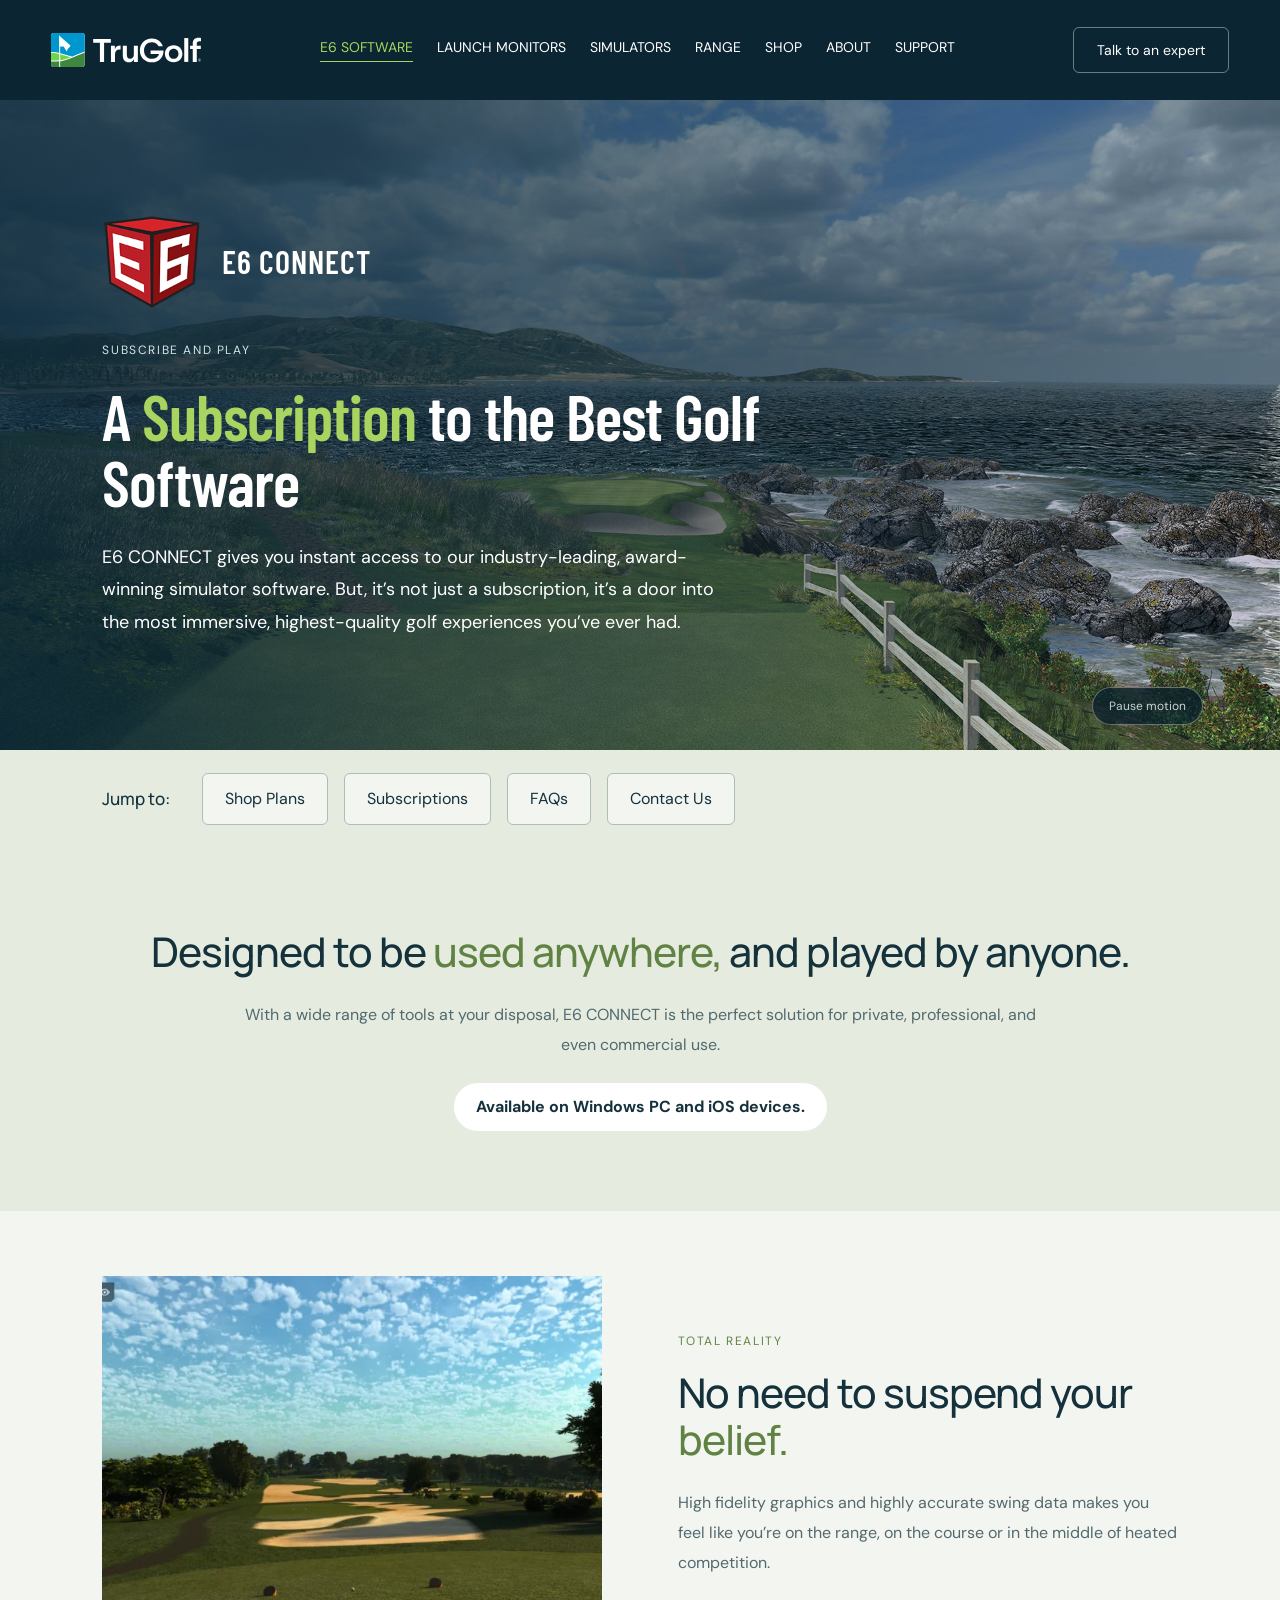
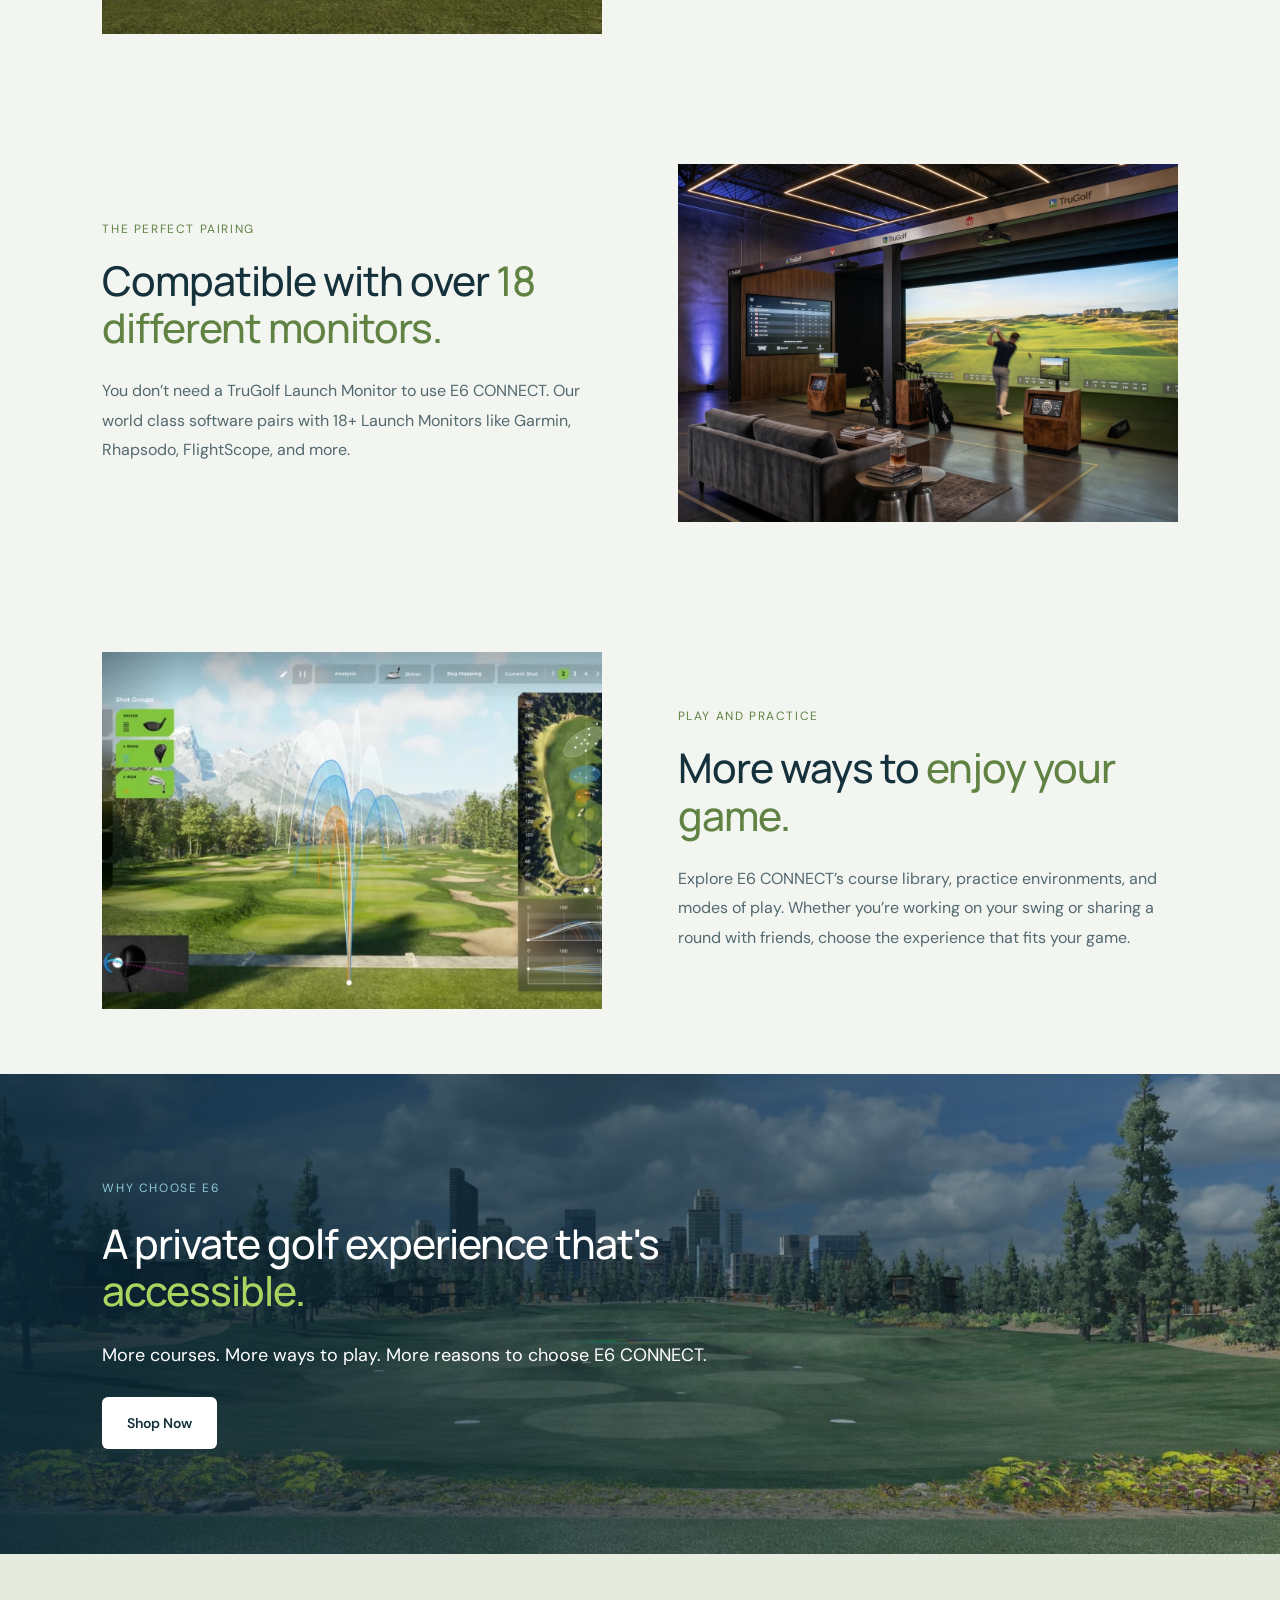
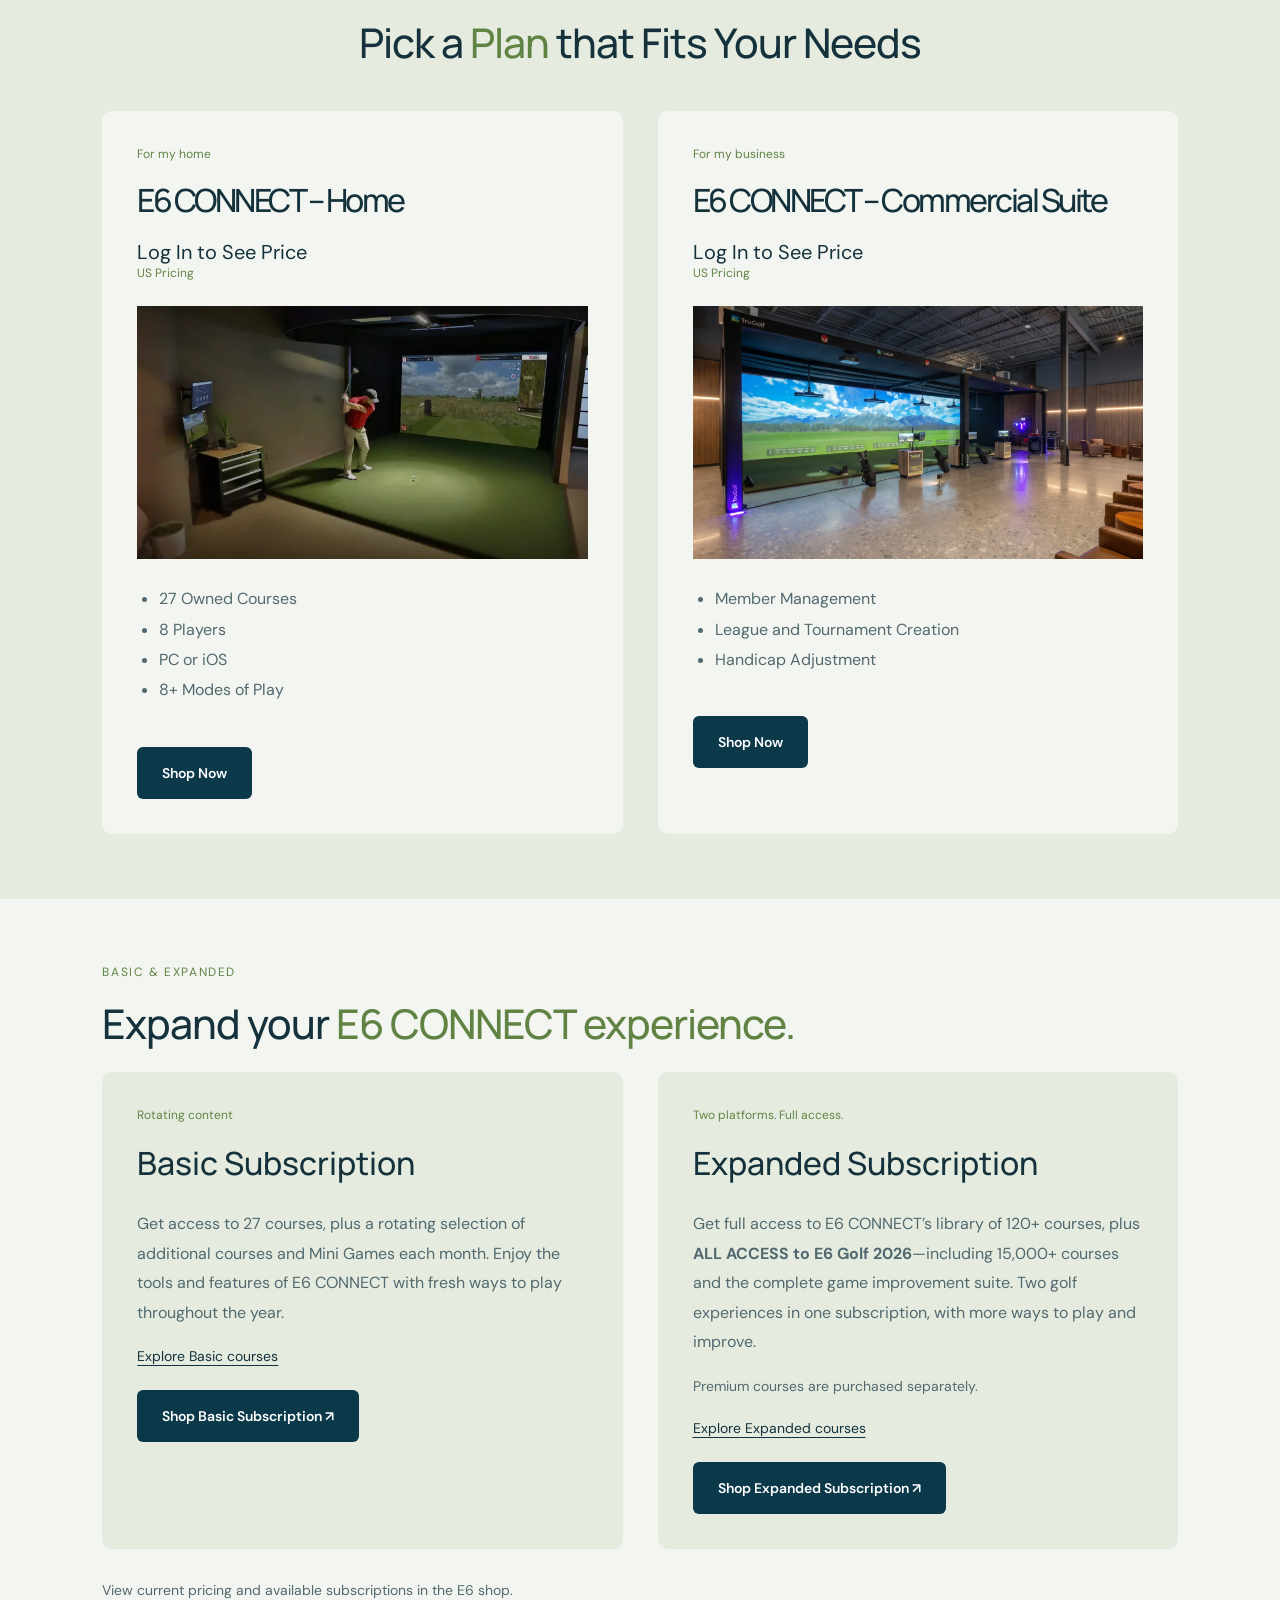
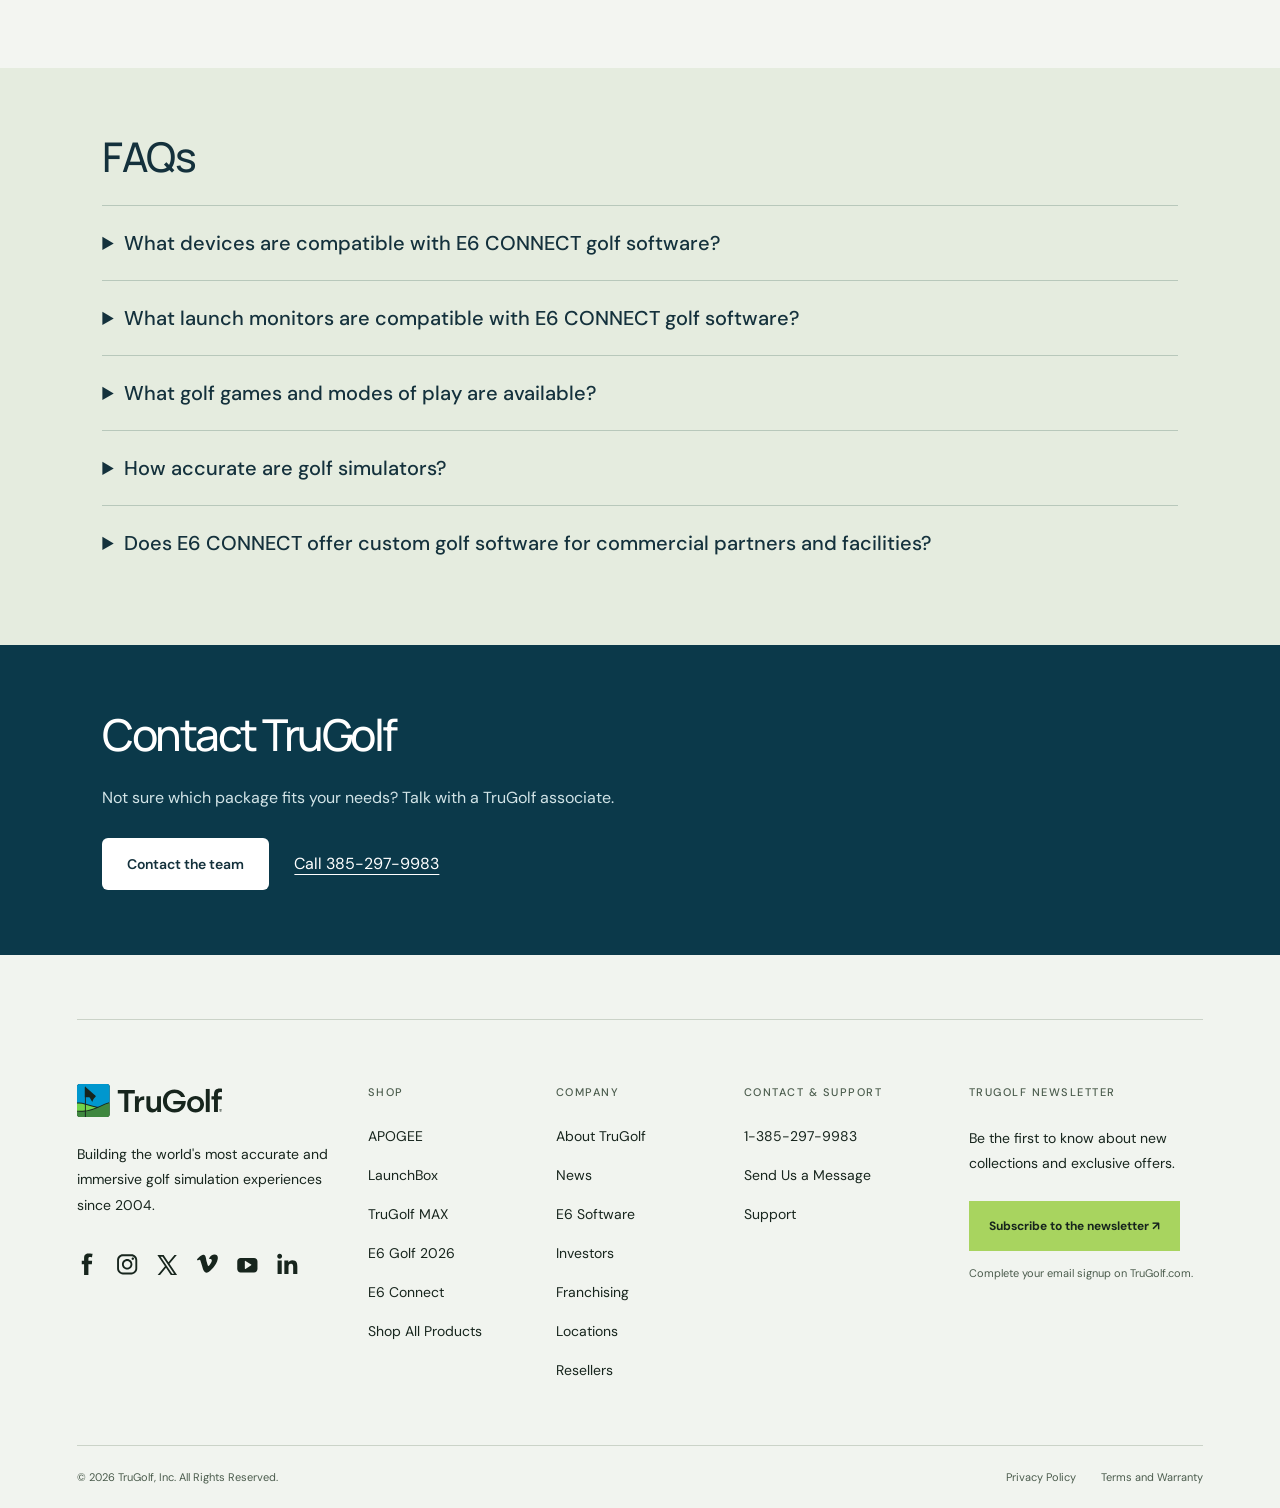
==== commit faad58f0: "Add About page and refresh site navigation and footer" ====
--- a/e6-connect.html
+++ b/e6-connect.html
@@ -1,4 +1,4 @@
-<!DOCTYPE html><html lang="en"><head><meta charset="UTF-8"><meta name="viewport" content="width=device-width,initial-scale=1"><title>E6 CONNECT | Features, licenses & subscriptions | TruGolf</title><meta name="description" content="Explore E6 CONNECT for Windows PC and iOS. Learn about Home and Commercial Suite licenses, plus Basic and Expanded subscriptions."><link rel="icon" href="assets/logo.svg"><link rel="stylesheet" href="style.css"><link rel="stylesheet" href="premium.css"><link rel="stylesheet" href="pages.css"><link rel="stylesheet" href="solutions.css?v=connect-device-pill"><link rel="stylesheet" href="ui-corners.css?v=soft-corners"></head><body class="detail-page solution-page connect-product-page"><header class="nav"><a class="brand" href="index.html" aria-label="TruGolf home"><img src="assets/logo.svg" alt="TruGolf"></a><nav aria-label="Main navigation"><a href="launch-monitors.html" >Launch monitors</a><a href="simulators.html" >Simulators</a><a href="software.html" aria-current="page">E6 Software</a><a href="range.html" >RANGE</a><a href="https://shop.trugolf.com/" target="_blank" rel="noopener">Shop</a><a href="support.html" >Support</a></nav><a class="nav-cta" href="https://trugolf.com/contact/" target="_blank" rel="noopener">Talk to an expert</a><button class="menu" aria-label="Open menu" aria-expanded="false">Menu</button></header><main id="main">
+<!DOCTYPE html><html lang="en"><head><meta charset="UTF-8"><meta name="viewport" content="width=device-width,initial-scale=1"><title>E6 CONNECT | Features, licenses & subscriptions | TruGolf</title><meta name="description" content="Explore E6 CONNECT for Windows PC and iOS. Learn about Home and Commercial Suite licenses, plus Basic and Expanded subscriptions."><link rel="icon" href="assets/logo.svg"><link rel="stylesheet" href="style.css"><link rel="stylesheet" href="premium.css"><link rel="stylesheet" href="pages.css"><link rel="stylesheet" href="solutions.css?v=connect-device-pill"><link rel="stylesheet" href="ui-corners.css?v=soft-corners"><link rel="stylesheet" href="footer-about.css"></head><body class="detail-page solution-page connect-product-page"><header class="nav"><a class="brand" href="index.html" aria-label="TruGolf home"><img src="assets/logo.svg" alt="TruGolf"></a><nav aria-label="Main navigation"><a href="software.html" aria-current="page">E6 Software</a><a href="launch-monitors.html" >Launch monitors</a><a href="simulators.html" >Simulators</a><a href="range.html" >RANGE</a><a href="https://shop.trugolf.com/" target="_blank" rel="noopener">Shop</a><a href="about.html">About</a><a href="support.html" >Support</a></nav><a class="nav-cta" href="https://trugolf.com/contact/" target="_blank" rel="noopener">Talk to an expert</a><button class="menu" aria-label="Open menu" aria-expanded="false">Menu</button></header><main id="main">
         
         
 <section class="hero">
@@ -229,4 +229,37 @@
 </section>
 
 
-    <section class="solution-contact" id="contact-us"><div class="container"><h2>Contact TruGolf</h2><p>Not sure which package fits your needs? Talk with a TruGolf associate.</p><a class="btn" href="https://trugolf.com/contact/" target="_blank" rel="noopener">Contact the team</a><a class="solution-phone" href="tel:+13852979983">Call 385-297-9983</a></div></section></main><footer class="wrap"><div class="footer-top"><a class="brand" href="index.html"><img src="assets/logo.svg" alt="TruGolf"></a><p>Beyond the course.</p><div class="footer-links"><a href="software.html">Software</a><a href="simulators.html">Simulators</a><a href="launch-monitors.html">Launch monitors</a><a href="range.html">RANGE</a><a href="support.html">Support</a></div></div><div class="footer-bottom"><span>© 2026 TruGolf. All rights reserved.</span><a href="index.html">Back to the experience</a></div></footer><script src="pages.js"></script></body></html>+    <section class="solution-contact" id="contact-us"><div class="container"><h2>Contact TruGolf</h2><p>Not sure which package fits your needs? Talk with a TruGolf associate.</p><a class="btn" href="https://trugolf.com/contact/" target="_blank" rel="noopener">Contact the team</a><a class="solution-phone" href="tel:+13852979983">Call 385-297-9983</a></div></section></main><footer class="site-footer wrap"><div class="site-footer-grid"><div class="footer-brand"><a class="brand" href="index.html"><img src="assets/logo-dark.svg" alt="TruGolf"></a><p>Building the world's most accurate and immersive golf simulation experiences since 2004.</p><ul class="footer-social-links">
+                                                    <li><a href="https://www.facebook.com/TruGolfSimulators/" target="_blank" rel="noopener"><span aria-hidden="true"><svg aria-labelledby="facebook-logo" xmlns="http://www.w3.org/2000/svg" width="12" height="22" viewBox="0 0 12 22" fill="none">
+    <title id="facebook-logo">Facebook</title>
+    <path fill-rule="evenodd" clip-rule="evenodd" d="M0.265137 7.84449H2.57998V5.58343C2.57998 4.58547 2.60486 3.04725 3.32525 2.09431C4.08484 1.08571 5.12686 0.400391 6.91976 0.400391C9.84052 0.400391 11.0704 0.818711 11.0704 0.818711L10.4912 4.2672C10.4912 4.2672 9.52699 3.98581 8.6268 3.98581C7.726 3.98581 6.91976 4.31034 6.91976 5.21514V7.84449H10.6119L10.3544 11.2123H6.91976V22.9109H2.57998V11.2123H0.265137V7.84449Z" fill="white"/>
+</svg>
+</span><span class="sr-only">facebook</span></a></li>
+                                                    <li><a href="https://www.instagram.com/trugolfsim/?hl=en" target="_blank" rel="noopener"><span aria-hidden="true"><svg aria-labelledby="instagram-logo" xmlns="http://www.w3.org/2000/svg" width="24" height="24" viewBox="0 0 24 23" fill="none">
+    <title id="instagram-logo">Instagram</title>
+    <path fill-rule="evenodd" clip-rule="evenodd" d="M5.64415 11.9004C5.64415 15.2031 8.32148 17.8804 11.6241 17.8804C14.9268 17.8804 17.6041 15.2031 17.6041 11.9004C17.6041 8.59773 14.9268 5.92039 11.6241 5.92039C8.32148 5.92039 5.64415 8.59773 5.64415 11.9004ZM15.5006 11.9004C15.5006 14.0413 13.7651 15.7769 11.6241 15.7769C9.48322 15.7769 7.74766 14.0413 7.74766 11.9004C7.74766 9.75947 9.48322 8.02391 11.6241 8.02391C13.7651 8.02391 15.5006 9.75947 15.5006 11.9004Z" fill="white"/>
+    <path fill-rule="evenodd" clip-rule="evenodd" d="M6.72619 0.400391C3.07966 0.400391 0.124146 3.37182 0.124146 7.03759V16.7632C0.124146 20.4285 3.08013 23.4004 6.72619 23.4004H16.5221C20.1686 23.4004 23.1241 20.429 23.1241 16.7632V7.03759C23.1241 3.37229 20.1682 0.400391 16.5221 0.400391H6.72619ZM2.25378 16.7632V7.03759C2.25378 4.55421 4.25586 2.54135 6.72619 2.54135H16.5221C18.992 2.54135 20.9945 4.55468 20.9945 7.03759V16.7632C20.9945 19.2466 18.9924 21.2594 16.5221 21.2594H6.72619C4.25632 21.2594 2.25378 19.2461 2.25378 16.7632Z" fill="white"/>
+    <path d="M19.4441 5.46039C19.4441 6.22254 18.8263 6.84039 18.0641 6.84039C17.302 6.84039 16.6841 6.22254 16.6841 5.46039C16.6841 4.69824 17.302 4.08039 18.0641 4.08039C18.8263 4.08039 19.4441 4.69824 19.4441 5.46039Z" fill="white"/>
+</svg>
+</span><span class="sr-only">instagram</span></a></li>
+                                                    <li><a href="https://twitter.com/TruGolfSim" target="_blank" rel="noopener"><span aria-hidden="true"><svg aria-labelledby="x-logo" xmlns="http://www.w3.org/2000/svg" width="20" height="22" viewBox="0 0 20 18" fill="none">
+    <title id="x-logo">X</title>
+    <path fill-rule="evenodd" clip-rule="evenodd" d="M6.33525 0.400391H0.332792L7.5697 11.1969L0.265137 19.9004H2.51792L8.56988 12.689L13.4038 19.9004H19.4062L11.9072 8.71243L18.8828 0.400391H16.6301L10.9066 7.22034L6.33525 0.400391ZM14.422 18.2218L3.45097 2.13509H5.30329L16.2743 18.2218H14.422Z" fill="white"/>
+</svg>
+</span><span class="sr-only">x</span></a></li>
+                                                    <li><a href="https://vimeo.com/trugolfsimulators" target="_blank" rel="noopener"><span aria-hidden="true"><svg aria-labelledby="vimeo-logo" xmlns="http://www.w3.org/2000/svg" width="21" height="19" viewBox="0 0 21 19" fill="none">
+    <title id="vimeo-logo">Vimeo</title>
+    <path d="M0.101951 4.69491C0.0359957 4.77622 0 4.87772 0 4.98241C0 5.08711 0.0359957 5.18861 0.101951 5.26992L0.467031 5.74452C0.536262 5.83699 0.638589 5.89908 0.752578 5.9178C0.866566 5.93651 0.983375 5.9104 1.07854 5.84492C1.62616 5.47984 2.65751 4.93222 3.07735 5.39769C3.66148 6.09134 5.89759 14.4608 6.64601 16.0033C7.30315 17.3541 9.10117 19.1429 11.0726 17.8287C13.044 16.5144 19.5424 10.9743 20.7381 4.3846C21.8424 -1.80351 13.8746 -0.972949 12.1405 3.95563C12.113 4.03645 12.1078 4.1232 12.1254 4.20673C12.1431 4.29025 12.183 4.36747 12.2409 4.43023C12.3014 4.48883 12.3762 4.53061 12.4578 4.55142C12.5395 4.57223 12.6251 4.57136 12.7063 4.54888C14.5317 3.97388 15.4444 5.78103 14.3492 7.79809C13.1536 10.0616 12.0036 11.5858 11.4194 11.5858C10.8353 11.5858 10.4155 10.0616 9.71267 7.36912C9.0099 4.67666 9.01902 -0.388821 6.14402 0.177053C3.85315 0.624275 0.950761 3.72745 0.101951 4.69491Z" fill="white"/>
+</svg>
+</span><span class="sr-only">vimeo</span></a></li>
+                                                    <li><a href="https://www.youtube.com/user/trugolf" target="_blank" rel="noopener"><span aria-hidden="true"><svg aria-labelledby="youtube-logo" xmlns="http://www.w3.org/2000/svg" width="27" height="24" viewBox="0 0 27 16" fill="none">
+    <title id="youtube-logo">YouTube</title>
+    <path d="M22.0508 0.400391H4.58743C3.46062 0.41717 2.38468 0.872255 1.58782 1.66911C0.790956 2.46597 0.335871 3.54192 0.319092 4.66872L0.319092 14.5487C0.335871 15.6755 0.790956 16.7515 1.58782 17.5483C2.38468 18.3452 3.46062 18.8003 4.58743 18.8171H22.0508C23.1776 18.8003 24.2535 18.3452 25.0504 17.5483C25.8472 16.7515 26.3023 15.6755 26.3191 14.5487V4.66872C26.3023 3.54192 25.8472 2.46597 25.0504 1.66911C24.2535 0.872255 23.1776 0.41717 22.0508 0.400391ZM18.2374 9.60872L10.9033 14.3321C10.8175 14.3915 10.715 14.4219 10.6108 14.4187C10.52 14.4192 10.4306 14.3968 10.3508 14.3537C10.266 14.3061 10.1954 14.2369 10.1459 14.1532C10.0965 14.0695 10.07 13.9743 10.0691 13.8771V4.49539C10.07 4.39818 10.0965 4.30292 10.1459 4.21923C10.1954 4.13554 10.266 4.06637 10.3508 4.01872C10.434 3.96801 10.5296 3.94118 10.627 3.94118C10.7245 3.94118 10.82 3.96801 10.9033 4.01872L18.2374 8.70956C18.3134 8.75866 18.376 8.82603 18.4192 8.90551C18.4625 8.985 18.4852 9.07405 18.4852 9.16456C18.4852 9.25506 18.4625 9.34412 18.4192 9.4236C18.376 9.50308 18.3134 9.57045 18.2374 9.61956V9.60872Z" fill="white"/>
+</svg>
+</span><span class="sr-only">youtube</span></a></li>
+                                                    <li><a href="https://www.linkedin.com/company/trugolf" target="_blank" rel="noopener"><span aria-hidden="true"><svg aria-labelledby="linkedin-logo" xmlns="http://www.w3.org/2000/svg" width="23" height="23" viewBox="0 0 23 23" fill="none">
+    <title id="linkedin-logo">LinkedIn</title>
+    <path d="M5.19017 22.4004H0.628935V7.71225H5.19017V22.4004ZM2.9068 5.70868C1.44846 5.70868 0.265137 4.50025 0.265137 3.04196C0.265137 2.34137 0.543454 1.66948 1.03886 1.17409C1.53427 0.678698 2.20619 0.400391 2.9068 0.400391C3.60742 0.400391 4.27933 0.678698 4.77474 1.17409C5.27015 1.66948 5.54847 2.34137 5.54847 3.04196C5.54847 4.50025 4.36514 5.70868 2.9068 5.70868ZM22.2612 22.4004H17.7102V15.2504C17.7102 13.5462 17.6756 11.3611 15.3388 11.3611C12.9674 11.3611 12.6036 13.2122 12.6036 15.1278V22.4004H8.04713V7.71225H12.4214V9.71582H12.485C13.094 8.5616 14.5814 7.34375 16.8003 7.34375C21.4165 7.34375 22.2651 10.3837 22.2651 14.3319V22.4004H22.2612Z" fill="white"/>
+</svg>
+</span><span class="sr-only">linkedin</span></a></li>
+                                            </ul></div><div class="footer-column"><h2>Shop</h2><a href="https://shop.trugolf.com/products/apogee-by-trugolf" target="_blank" rel="noopener">APOGEE</a><a href="https://shop.trugolf.com/products/launchbox-by-trugolf" target="_blank" rel="noopener">LaunchBox</a><a href="https://shop.trugolf.com/products/trugolf-max" target="_blank" rel="noopener">TruGolf MAX</a><a href="https://shop.trugolf.com/pages/e6-by-trugolf" target="_blank" rel="noopener">E6 Golf 2026</a><a href="https://portal.e6golf.com/shop/connect/trugolf" target="_blank" rel="noopener">E6 Connect</a><a href="https://shop.trugolf.com/" target="_blank" rel="noopener">Shop All Products</a></div><div class="footer-column"><h2>Company</h2><a href="about.html">About TruGolf</a><a href="https://trugolf.com/news/" target="_blank" rel="noopener">News</a><a href="software.html">E6 Software</a><a href="https://ir.trugolf.com/" target="_blank" rel="noopener">Investors</a><a href="https://franchise.trugolflinks.com/" target="_blank" rel="noopener">Franchising</a><a href="https://trugolflinks.com/" target="_blank" rel="noopener">Locations</a><a href="https://trugolf.com/resellers/" target="_blank" rel="noopener">Resellers</a></div><div class="footer-column"><h2>Contact &amp; Support</h2><a href="tel:+13852979983">1-385-297-9983</a><a href="support.html#contact-us">Send Us a Message</a><a href="support.html">Support</a></div><div class="footer-newsletter"><h2>TruGolf Newsletter</h2><p>Be the first to know about new collections and exclusive offers.</p><a href="https://trugolf.com/#gform_wrapper_1" target="_blank" rel="noopener">Subscribe to the newsletter ↗</a><small>Complete your email signup on TruGolf.com.</small></div></div><div class="site-footer-bottom"><span>© 2026 TruGolf, Inc. All Rights Reserved.</span><div><a href="https://trugolf.com/privacy-policy/" target="_blank" rel="noopener">Privacy Policy</a><a href="https://trugolf.com/terms-and-warranty/" target="_blank" rel="noopener">Terms and Warranty</a></div></div></footer><script src="pages.js"></script></body></html>
--- a/footer-about.css
+++ b/footer-about.css
@@ -0,0 +1,35 @@
+.site-footer{background:#080b09;color:#fff;padding-top:64px;padding-bottom:0}.site-footer-grid{border-top:1px solid #ffffff26;padding:64px 0;display:grid;grid-template-columns:1.35fr .8fr .8fr 1fr 1.25fr;gap:38px}.site-footer h2{font-family:inherit;font-size:11px;letter-spacing:1.5px;text-transform:uppercase;color:#a1a7a1;margin:0 0 25px;line-height:1.5}.site-footer p{font-size:14px;line-height:1.8;margin:25px 0;max-width:300px}.site-footer .brand img{filter:none;width:145px}.footer-column{display:flex;flex-direction:column;align-items:flex-start;gap:18px}.footer-column h2{margin-bottom:7px}.footer-column a{font-size:14px;line-height:1.5}.site-footer a:hover{color:var(--green)}.site-footer a:focus-visible{outline:2px solid var(--green);outline-offset:6px}.footer-social-links{list-style:none;padding:0;display:flex;gap:19px;align-items:center;margin-top:35px}.footer-social-links svg{width:21px;height:22px}.footer-social-links .sr-only{position:absolute;width:1px;height:1px;overflow:hidden;clip-path:inset(50%)}.footer-newsletter p{margin-top:0}.footer-newsletter>a{display:inline-flex;background:var(--green);color:#12200e;padding:17px 20px;font-size:12px;font-weight:700}.footer-newsletter>a:hover{background:#c5e68d;color:#12200e}.footer-newsletter small{display:block;color:#a1a7a1;font-size:11px;line-height:1.6;margin-top:14px}.site-footer-bottom{border-top:1px solid #ffffff26;display:flex;justify-content:space-between;gap:24px;padding:24px 0;font-size:11px;color:#a1a7a1}.site-footer-bottom>div{display:flex;gap:25px}.about-main{padding-top:160px;padding-bottom:90px}.about-hero{max-width:980px;padding-bottom:70px}.about-hero h1{font-size:clamp(48px,7vw,96px);line-height:1.05;letter-spacing:-3px;margin:25px 0}.about-hero>p:last-child{font-size:20px;line-height:1.8;max-width:680px;color:#576153}.about-story{display:grid;grid-template-columns:1fr 1fr;gap:70px;align-items:center;padding:60px 0;border-top:1px solid #ccd1c6}.about-story img{width:100%;aspect-ratio:1.25;object-fit:cover}.about-story h2{font-size:40px;margin:20px 0}.about-story p{line-height:1.85;margin-bottom:20px;color:#576153}.about-values{display:grid;grid-template-columns:repeat(3,1fr);gap:40px;padding:50px 0 65px}.about-values h2{font-size:26px;letter-spacing:-.6px;margin:15px 0}.about-values p{line-height:1.8;color:#576153}.about-cta{padding:45px;background:#e8ede2}.about-cta h2{margin-bottom:25px}@media(min-width:701px) and (max-width:1100px){.nav nav{gap:13px}.nav nav a{font-size:10px}.nav{gap:16px}.site-footer-grid{grid-template-columns:repeat(3,1fr)}.footer-brand{grid-column:span 2}.footer-newsletter{grid-column:span 2}}@media(max-width:700px){.site-footer-grid{grid-template-columns:1fr 1fr;gap:40px 24px;padding:40px 0}.footer-brand,.footer-newsletter{grid-column:1/-1}.site-footer-bottom{flex-direction:column;line-height:1.8}.about-main{padding-top:115px}.about-story,.about-values{grid-template-columns:1fr;gap:30px}.about-hero{padding-bottom:35px}.about-hero h1{letter-spacing:-2px}.about-cta{padding:30px}}body footer.site-footer .brand img{filter:none}
+
+.about-official-copy{padding:45px 0 60px;border-top:1px solid #ccd1c6}.about-official-copy h2{font-size:clamp(30px,4vw,44px);margin:15px 0 25px}.about-official-copy>p:not(.eyebrow){max-width:900px;line-height:1.85;color:#576153;font-size:17px;margin-bottom:25px}.about-cta>p{line-height:1.85;margin-bottom:25px;max-width:800px}.about-phone{display:inline-block;margin:20px}
+
+.about-photo-hero{position:relative;isolation:isolate;max-width:none;min-height:620px;display:flex;align-items:flex-end;padding:70px 6%;margin-bottom:55px;overflow:hidden;background:#17302a;color:#fff}.about-hero-photo{position:absolute;inset:0;width:100%;height:100%;object-fit:cover;z-index:-2}.about-photo-hero::before{content:"";position:absolute;inset:0;background:linear-gradient(90deg,#061710bd,#06171025),linear-gradient(0deg,#061710b3,transparent 80%);z-index:-1}.about-hero-copy{max-width:850px}.about-photo-hero .eyebrow{color:#c4e695}.about-photo-hero h1{font-size:clamp(45px,5.8vw,82px)}.about-hero-copy>p:last-child{max-width:680px;font-size:18px;line-height:1.8;color:#fff}.about-page .about-main{padding-top:120px}@media(max-width:700px){.about-page .about-main{padding-top:94px}.about-photo-hero{min-height:560px;padding:45px 7%;margin-bottom:30px}.about-hero-copy>p:last-child{font-size:16px}.about-hero-photo{object-position:60% center}}
+
+/* Full-screen About hero */
+.about-page .about-main{padding-top:0}
+.about-page .about-photo-hero{width:100vw;margin-left:calc(50% - 50vw);margin-right:calc(50% - 50vw);min-height:100svh;box-sizing:border-box;padding:150px 6% 75px}
+.about-page .nav{position:absolute;top:0;left:0;right:0;z-index:10;background:transparent;color:#fff;border-bottom:1px solid #ffffff30}
+.about-page .nav .brand img{filter:none}
+.about-page .nav .nav-cta{color:#fff;border-color:#ffffff70}
+.about-page .nav nav a{color:#fff}
+.about-page .nav nav a[aria-current="page"]{color:var(--green)}
+@media(max-width:700px){.about-page .about-photo-hero{min-height:100svh;padding:120px 6% 55px}.about-page .nav.open nav{background:#13231c}.about-page .menu{color:#fff}}
+
+.about-everyone img{aspect-ratio:650/465;height:auto}.about-everyone .button{margin-top:5px}@media(max-width:700px){.about-everyone img{grid-row:1}}
+
+.about-legacy-photo{position:relative;isolation:isolate;width:100vw;margin:45px calc(50% - 50vw) 80px;aspect-ratio:1600/720;display:flex;align-items:center;justify-content:center;text-align:center;color:#fff;background:#17291f;overflow:hidden}.about-legacy-photo>img{position:absolute;inset:0;width:100%;height:100%;object-fit:cover;z-index:-2}.about-legacy-photo::before{content:"";position:absolute;inset:0;background:#07171066;z-index:-1}.about-legacy-copy{padding:65px 6%;max-width:1000px}.about-legacy-copy .eyebrow{color:#c4e695}.about-legacy-copy h2{font-size:clamp(40px,5.5vw,80px);margin:24px 0;line-height:1.08}.about-legacy-copy>p:not(.eyebrow){font-size:18px;line-height:1.8;margin-bottom:30px}.about-legacy-copy .button{background:var(--green);color:#172012}@media(max-width:700px){.about-legacy-photo{aspect-ratio:auto;min-height:520px;margin-top:25px;margin-bottom:45px}.about-legacy-photo>img{object-position:center}.about-legacy-copy>p:not(.eyebrow){font-size:16px}}
+
+.about-history-image{margin:0;padding:30px;background:#e8eae3;text-align:center}.about-story .about-history-image img{width:auto;max-width:100%;height:auto;max-height:580px;aspect-ratio:auto;object-fit:contain;display:block;margin:auto;box-shadow:0 8px 25px #17231925}.about-history-image figcaption{font-size:11px;line-height:1.8;color:#596253;margin-top:22px}.about-history-image figcaption a{display:block;text-decoration:underline;text-underline-offset:3px}@media(max-width:700px){.about-history-image{padding:22px}.about-story .about-history-image img{max-height:480px}}
+
+/* Crop the baked-in E6 interface from the upper edge of the source photo. */
+.about-page .about-photo-hero .about-hero-photo{top:-12%;height:112%;object-position:center bottom}
+
+/* Light footer with readable contrast on every page. */
+body footer.site-footer{background:#f1f4ef;color:#17251d}
+body footer.site-footer .site-footer-grid,body footer.site-footer .site-footer-bottom{border-color:#cbd3c8}
+body footer.site-footer h2{color:#4b5c4d}
+body footer.site-footer .footer-column a,body footer.site-footer .footer-brand p,body footer.site-footer .footer-newsletter p{color:#17251d}
+body footer.site-footer .footer-social-links svg path{fill:#17251d}
+body footer.site-footer .footer-newsletter small,body footer.site-footer .site-footer-bottom{color:#4b5c4d}
+body footer.site-footer a:hover{color:#345b19}
+body footer.site-footer .footer-newsletter>a{color:#17251d}
+body footer.site-footer .brand img{filter:none}
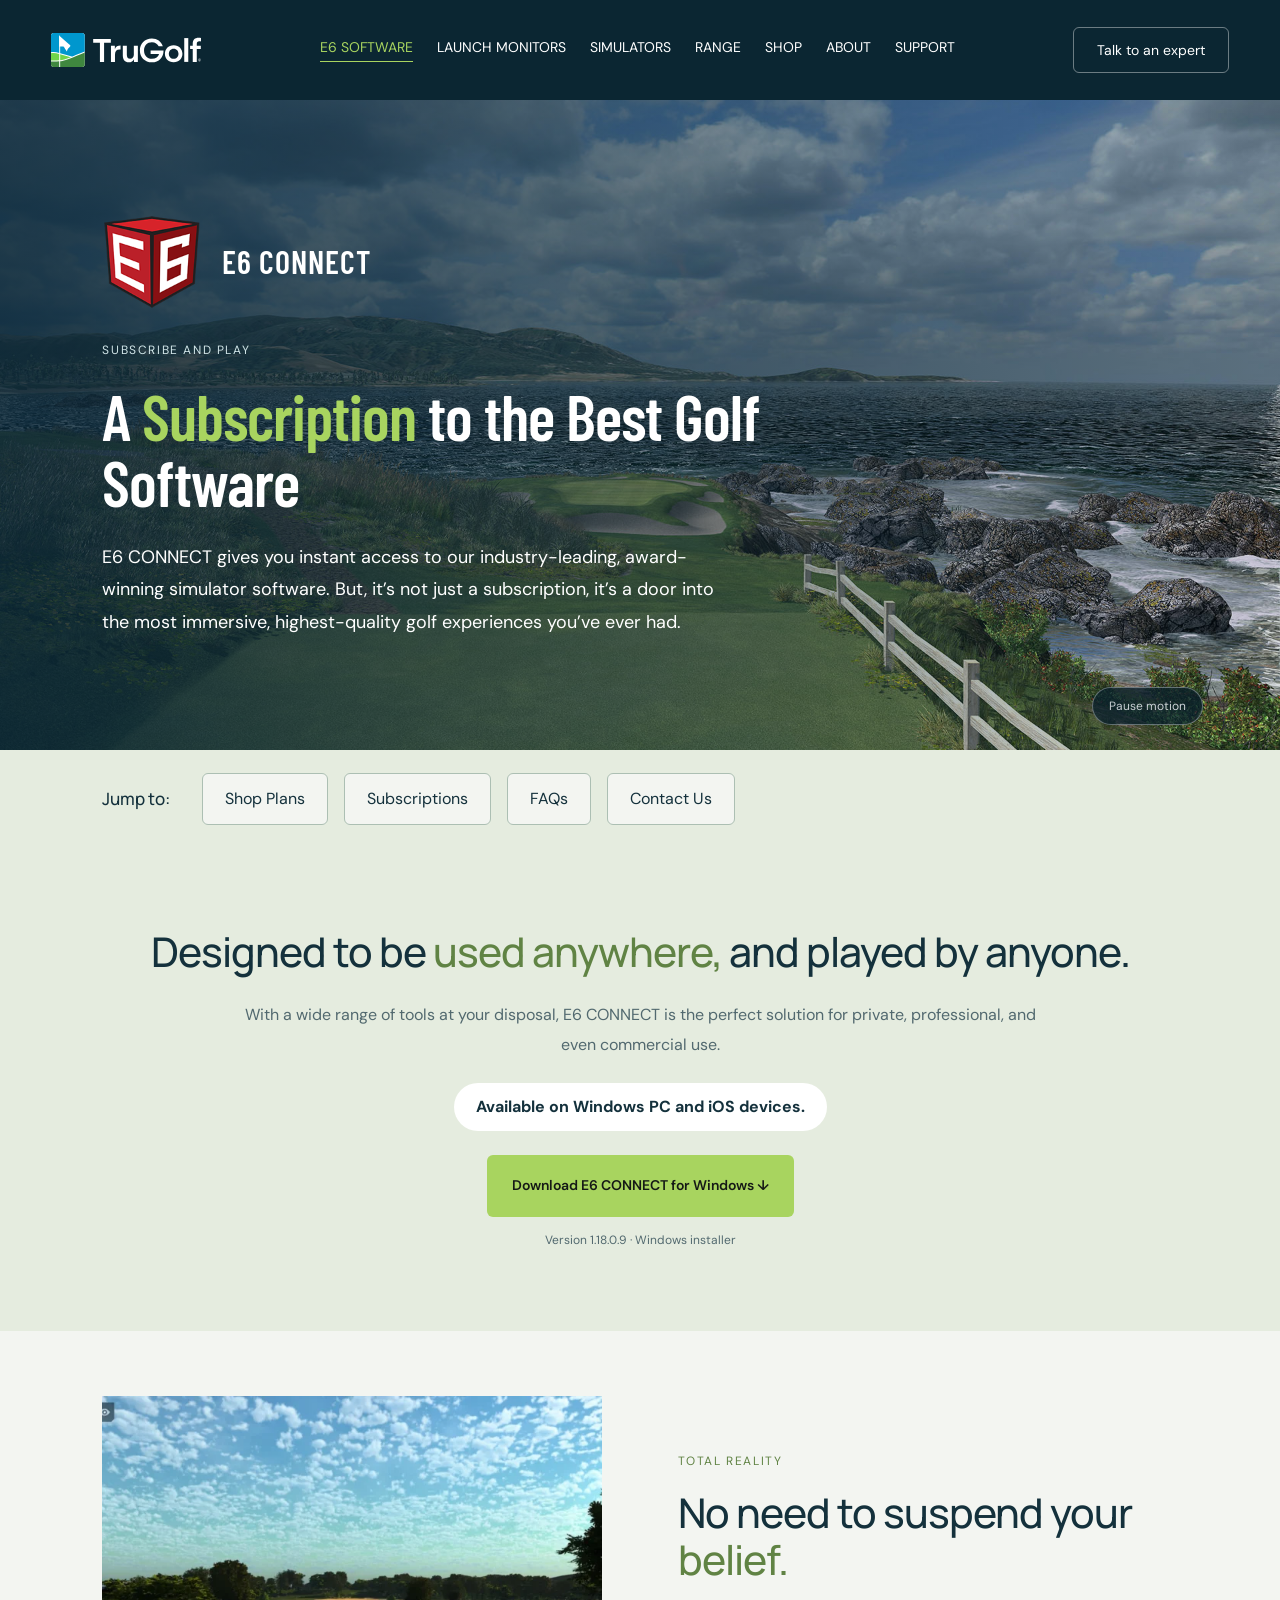
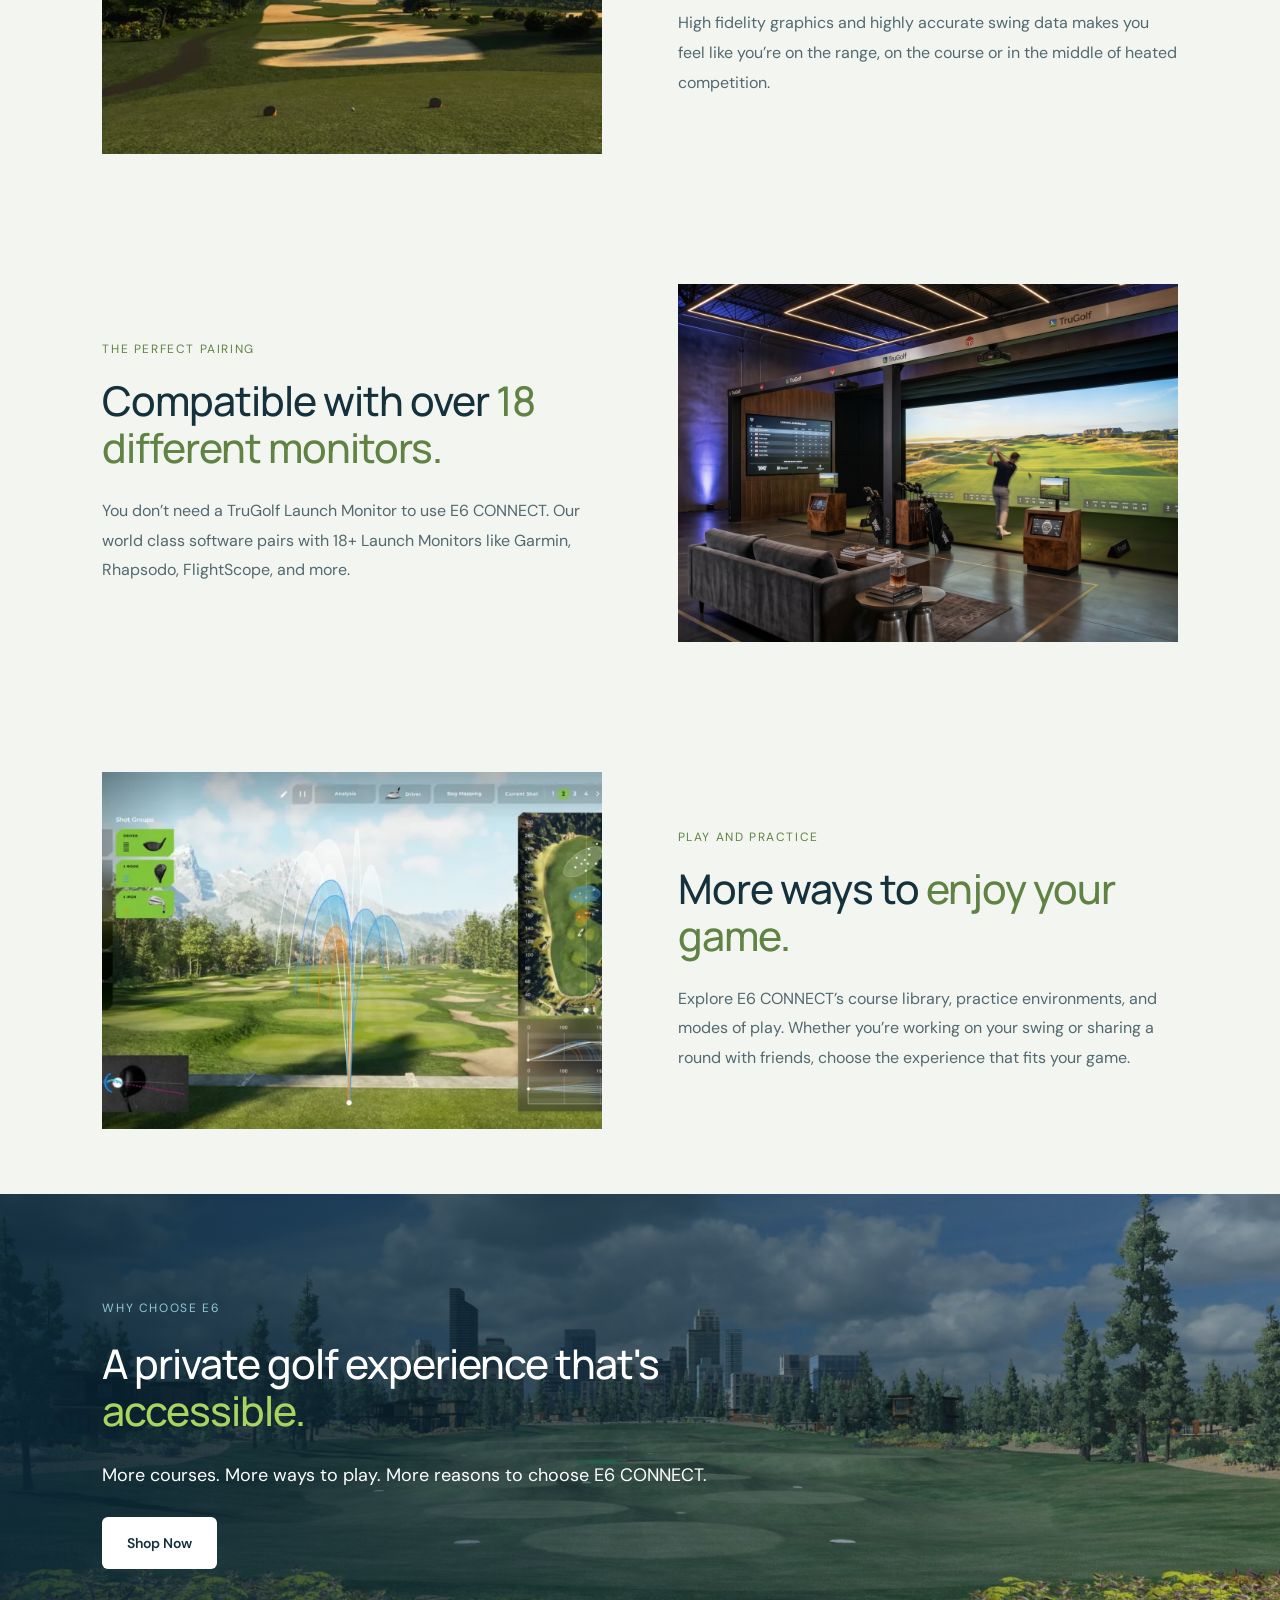
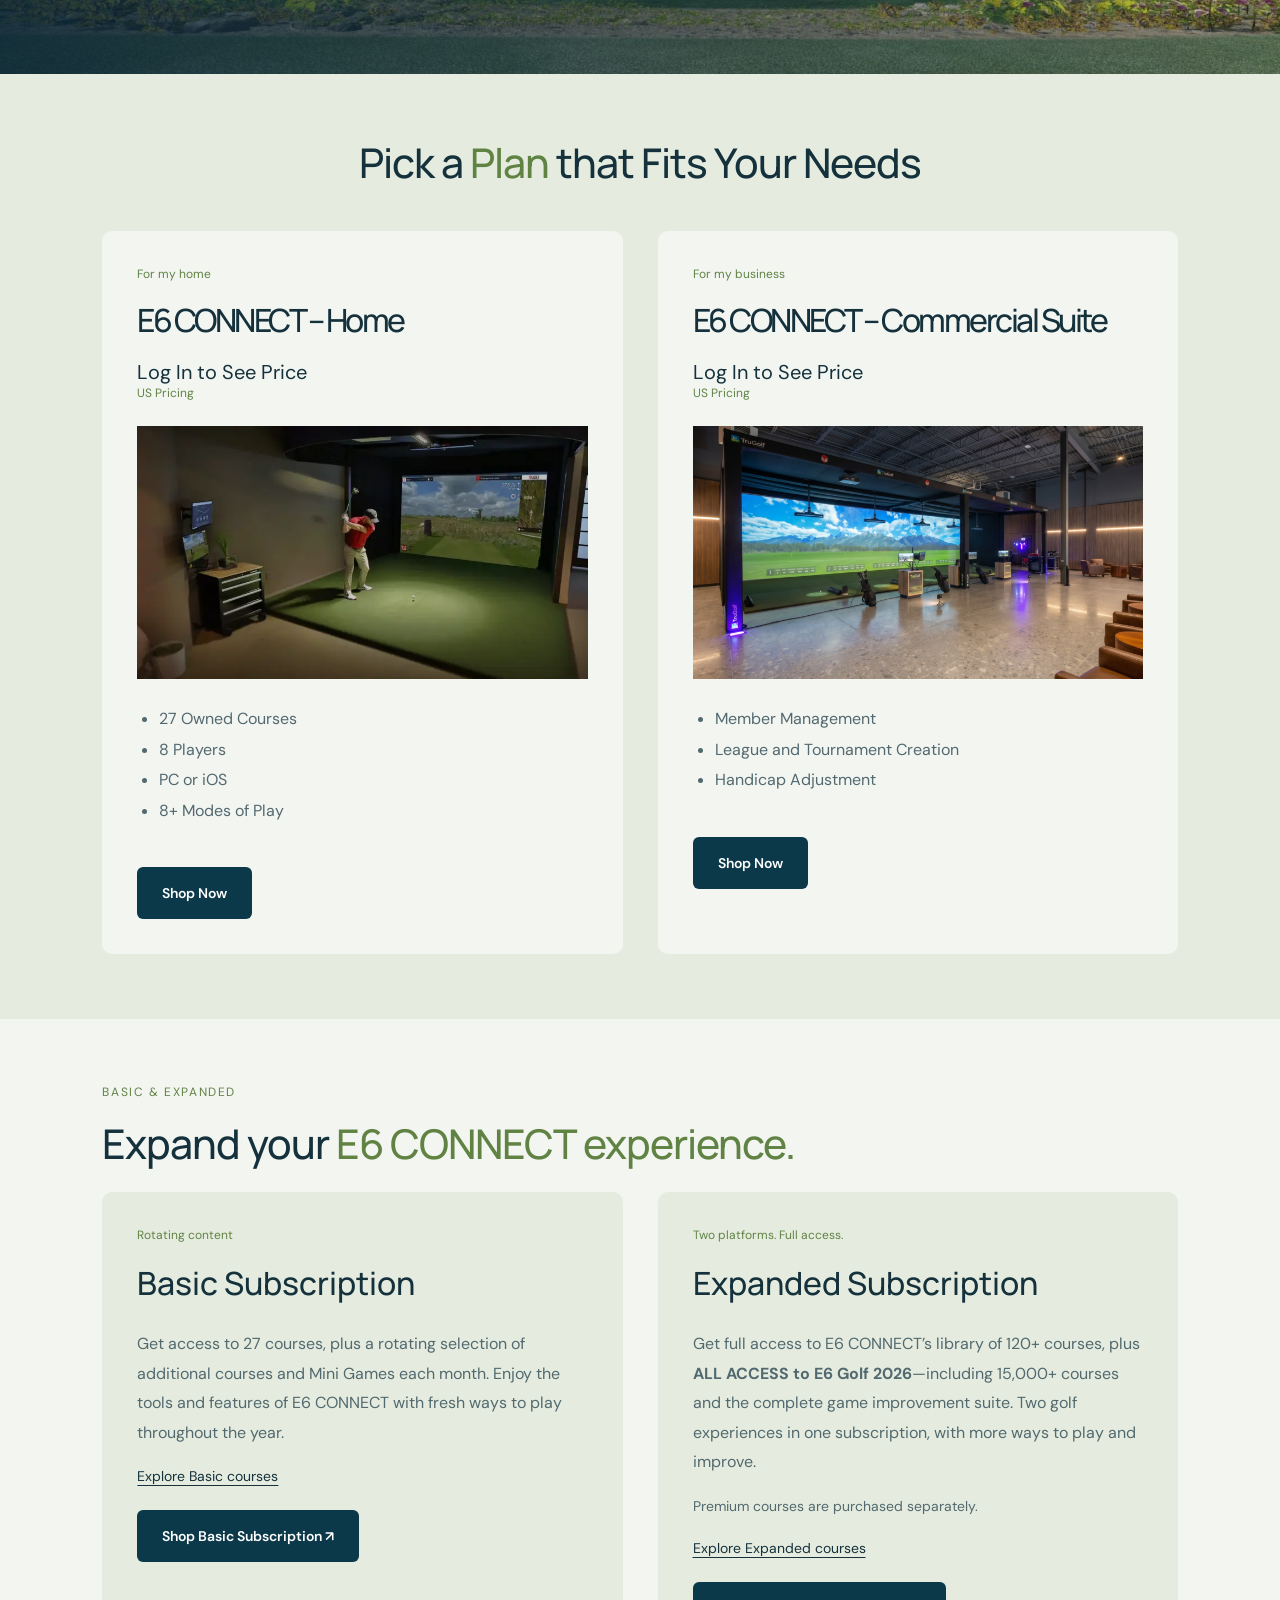
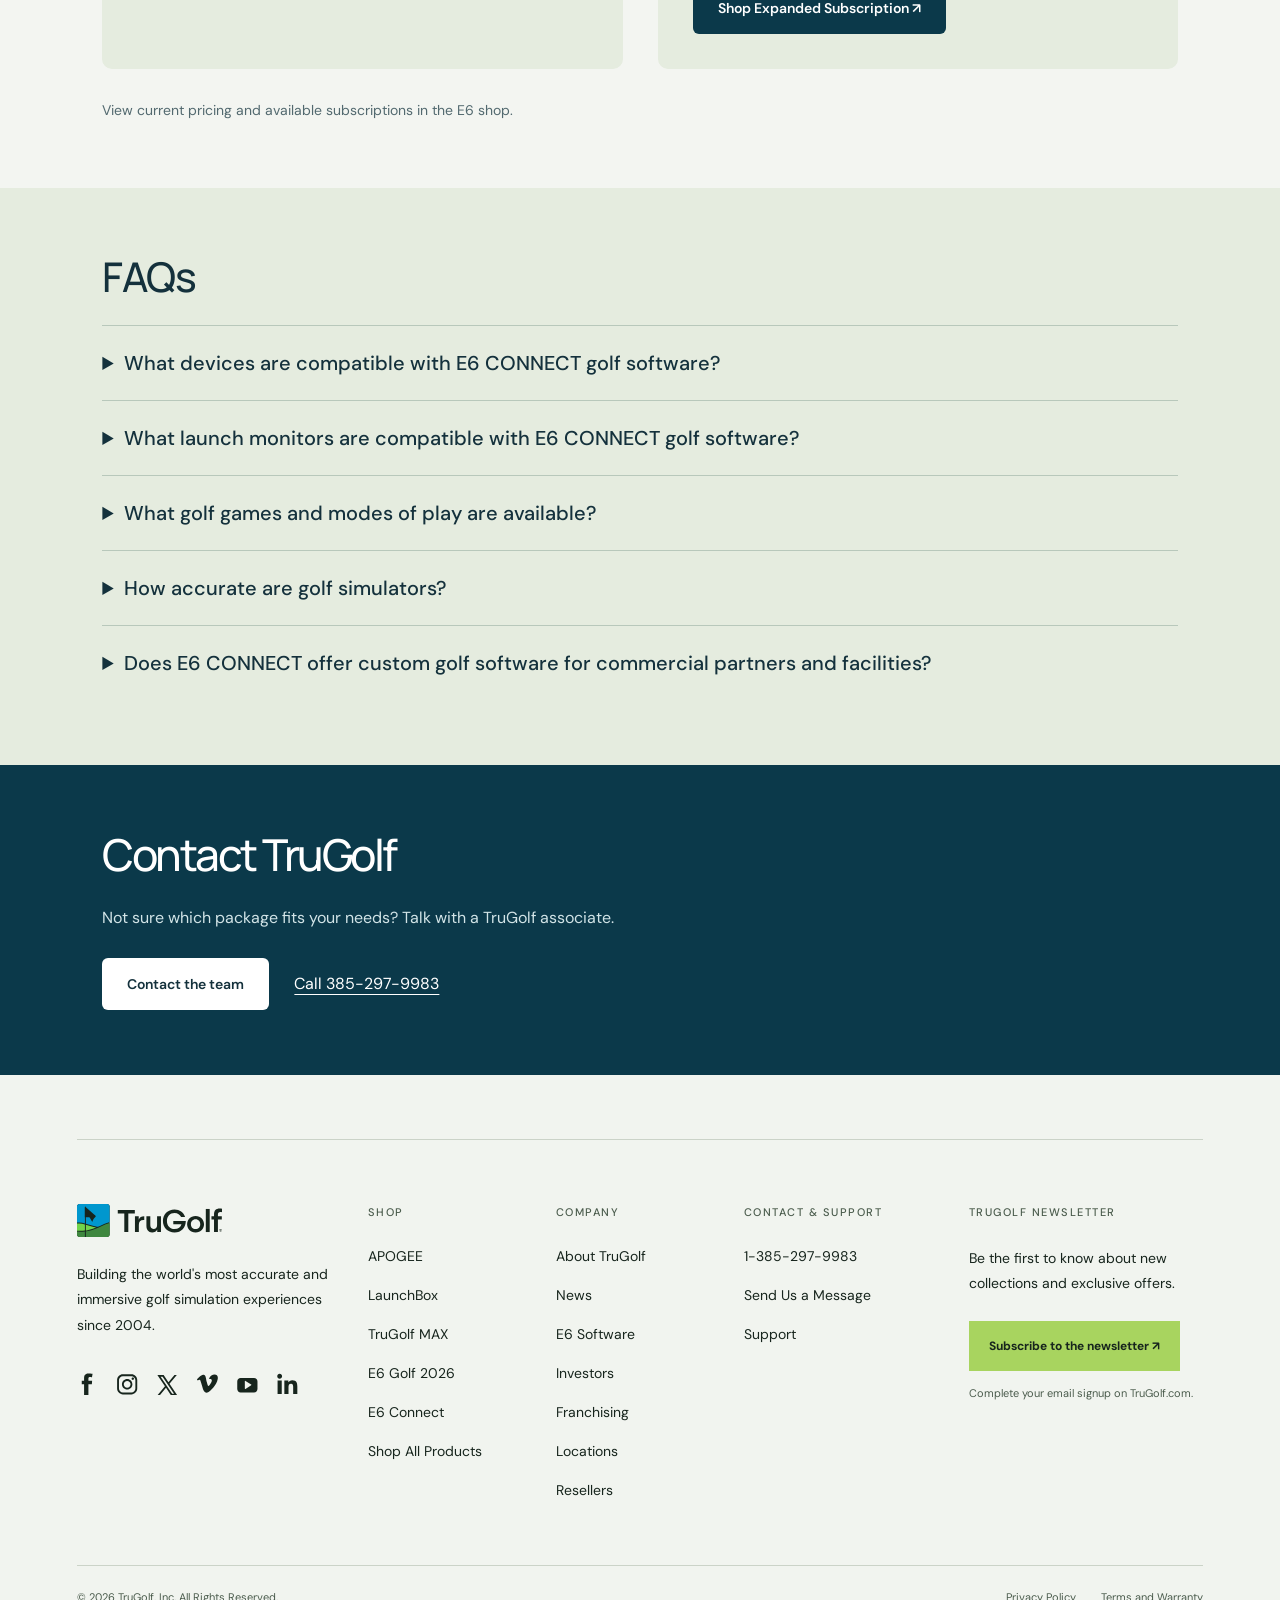
==== commit de3c8cc1: "Add direct E6 CONNECT Windows installer download" ====
--- a/e6-connect.html
+++ b/e6-connect.html
@@ -1,4 +1,4 @@
-<!DOCTYPE html><html lang="en"><head><meta charset="UTF-8"><meta name="viewport" content="width=device-width,initial-scale=1"><title>E6 CONNECT | Features, licenses & subscriptions | TruGolf</title><meta name="description" content="Explore E6 CONNECT for Windows PC and iOS. Learn about Home and Commercial Suite licenses, plus Basic and Expanded subscriptions."><link rel="icon" href="assets/logo.svg"><link rel="stylesheet" href="style.css"><link rel="stylesheet" href="premium.css"><link rel="stylesheet" href="pages.css"><link rel="stylesheet" href="solutions.css?v=connect-device-pill"><link rel="stylesheet" href="ui-corners.css?v=soft-corners"><link rel="stylesheet" href="footer-about.css"></head><body class="detail-page solution-page connect-product-page"><header class="nav"><a class="brand" href="index.html" aria-label="TruGolf home"><img src="assets/logo.svg" alt="TruGolf"></a><nav aria-label="Main navigation"><a href="software.html" aria-current="page">E6 Software</a><a href="launch-monitors.html" >Launch monitors</a><a href="simulators.html" >Simulators</a><a href="range.html" >RANGE</a><a href="https://shop.trugolf.com/" target="_blank" rel="noopener">Shop</a><a href="about.html">About</a><a href="support.html" >Support</a></nav><a class="nav-cta" href="https://trugolf.com/contact/" target="_blank" rel="noopener">Talk to an expert</a><button class="menu" aria-label="Open menu" aria-expanded="false">Menu</button></header><main id="main">
+<!DOCTYPE html><html lang="en"><head><meta charset="UTF-8"><meta name="viewport" content="width=device-width,initial-scale=1"><title>E6 CONNECT | Features, licenses & subscriptions | TruGolf</title><meta name="description" content="Explore E6 CONNECT for Windows PC and iOS. Learn about Home and Commercial Suite licenses, plus Basic and Expanded subscriptions."><link rel="icon" href="assets/logo.svg"><link rel="stylesheet" href="style.css"><link rel="stylesheet" href="premium.css"><link rel="stylesheet" href="pages.css"><link rel="stylesheet" href="solutions.css?v=connect-device-pill"><link rel="stylesheet" href="ui-corners.css?v=soft-corners"><link rel="stylesheet" href="footer-about.css"><style>.connect-detail-page .connect-installer-action{margin-top:24px}.connect-installer-action{margin-top:24px}.connect-installer-action .button{display:inline-flex;max-width:100%;text-decoration:none}.connect-installer-action>p{font-size:12px!important;margin-top:12px!important}</style></head><body class="detail-page solution-page connect-product-page"><header class="nav"><a class="brand" href="index.html" aria-label="TruGolf home"><img src="assets/logo.svg" alt="TruGolf"></a><nav aria-label="Main navigation"><a href="software.html" aria-current="page">E6 Software</a><a href="launch-monitors.html" >Launch monitors</a><a href="simulators.html" >Simulators</a><a href="range.html" >RANGE</a><a href="https://shop.trugolf.com/" target="_blank" rel="noopener">Shop</a><a href="about.html">About</a><a href="support.html" >Support</a></nav><a class="nav-cta" href="https://trugolf.com/contact/" target="_blank" rel="noopener">Talk to an expert</a><button class="menu" aria-label="Open menu" aria-expanded="false">Menu</button></header><main id="main">
         
         
 <section class="hero">
@@ -33,7 +33,7 @@
     <div class="container">
 
         <h2 class="pattern__headline">Designed to be <span>used anywhere,</span> and played by anyone.</h2>
-        <div class="rtecontent"><p>With a wide range of tools at your disposal, E6 CONNECT is the perfect solution for private, professional, and even commercial use.</p><p class="connect-device-note"><strong>Available on Windows PC and iOS devices.</strong></p>
+        <div class="rtecontent"><p>With a wide range of tools at your disposal, E6 CONNECT is the perfect solution for private, professional, and even commercial use.</p><p class="connect-device-note"><strong>Available on Windows PC and iOS devices.</strong></p><div class="connect-installer-action"><a class="button green" href="https://autoupdate.e6golf.com/e6_connect/E6_Connect_1.18.0.9.exe">Download E6 CONNECT for Windows ↓</a><p>Version 1.18.0.9 · Windows installer</p></div>
 </div>
 
     </div>
--- a/footer-about.css
+++ b/footer-about.css
@@ -33,3 +33,6 @@
 body footer.site-footer a:hover{color:#345b19}
 body footer.site-footer .footer-newsletter>a{color:#17251d}
 body footer.site-footer .brand img{filter:none}
+
+/* Keep complete software screenshots visible, without the course overlay. */
+.premium-home .software-stage.screen-mode>#feature-image{object-fit:contain;object-position:center;filter:none}.premium-home .software-stage.screen-mode .stage-shade{background:none}
